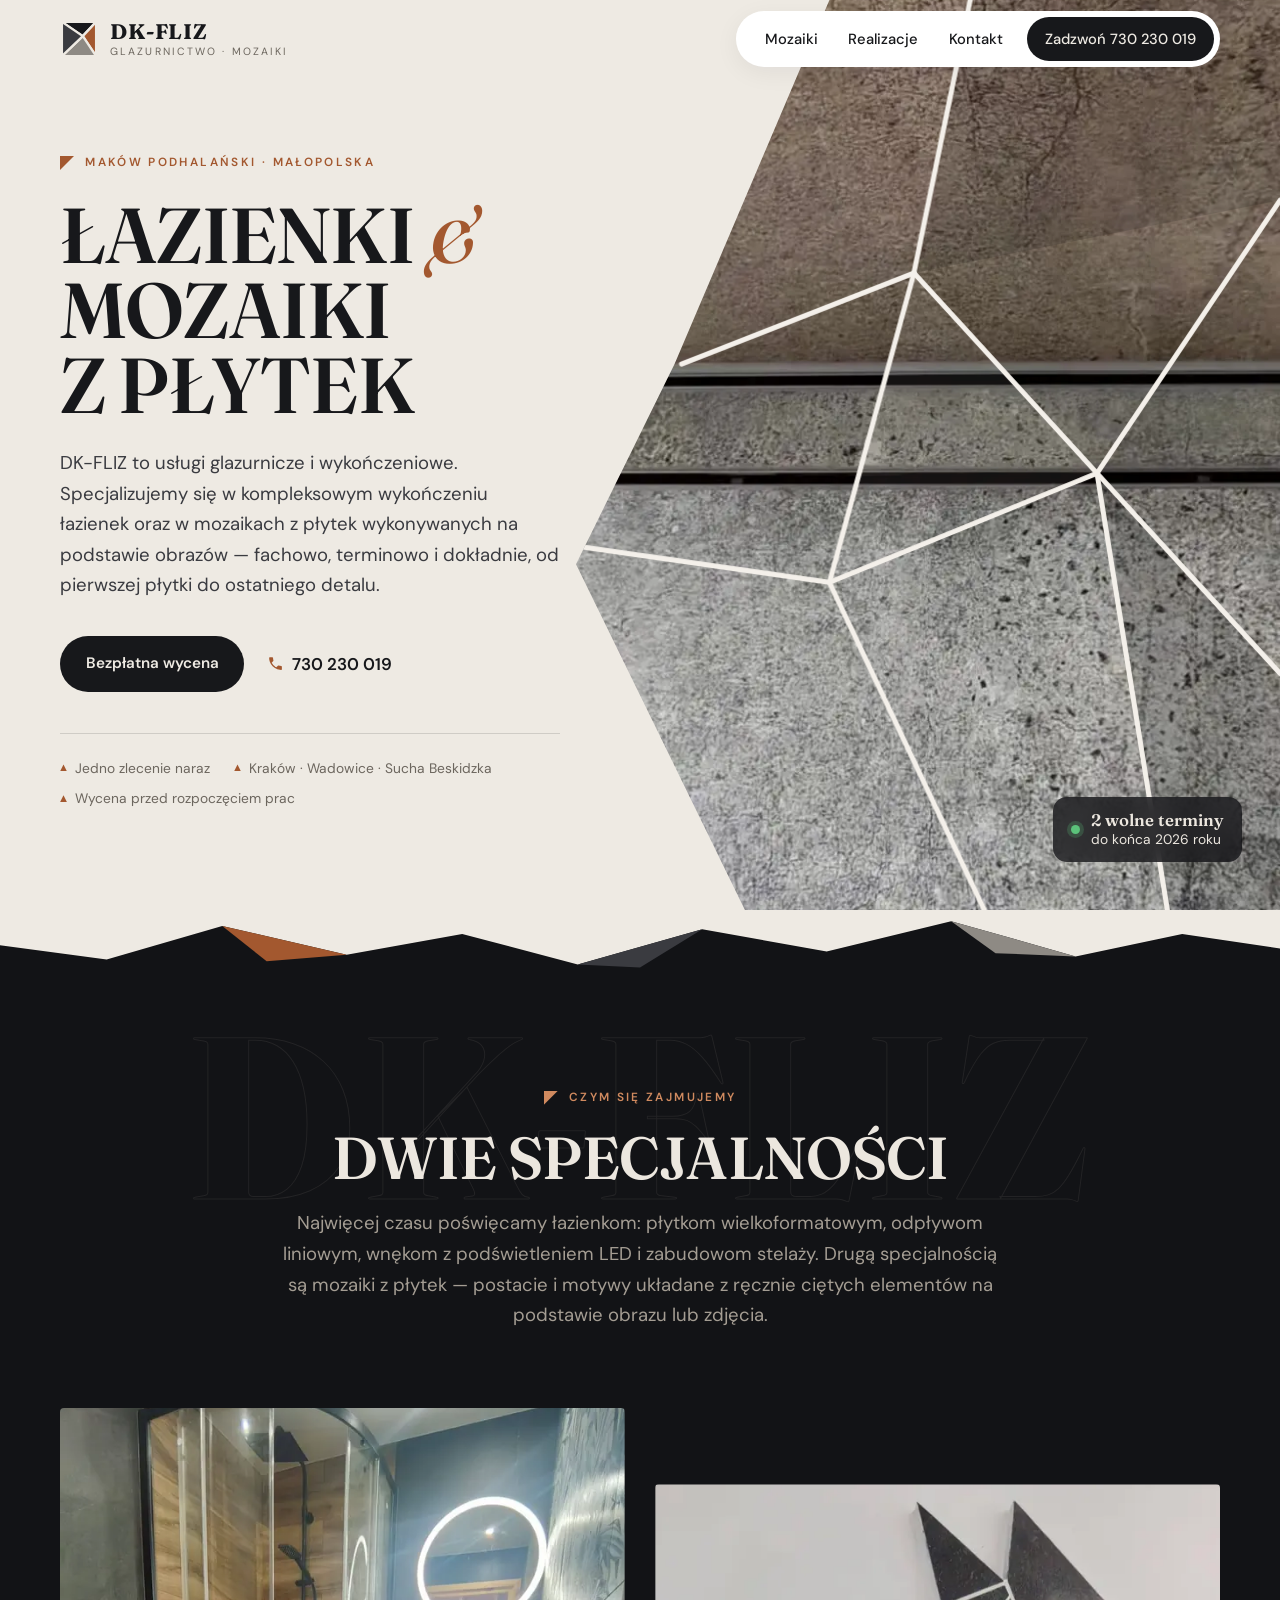
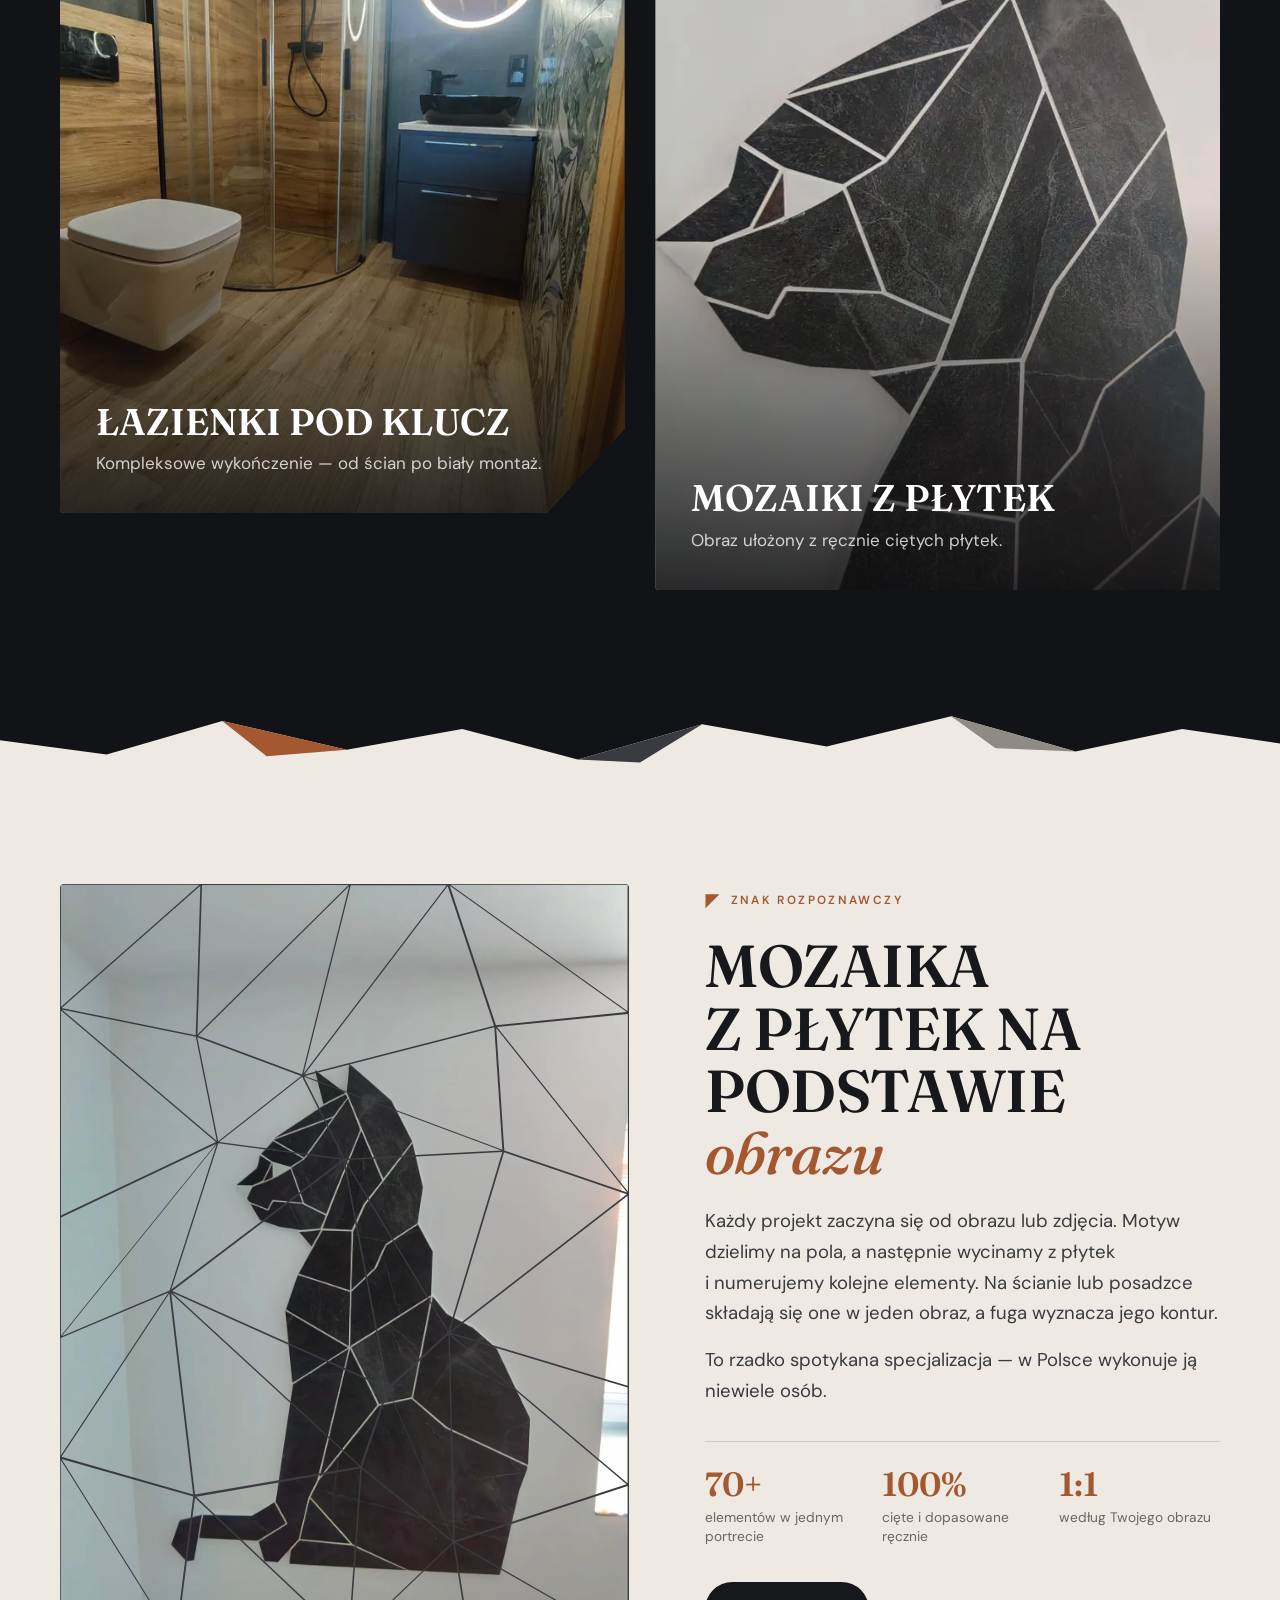
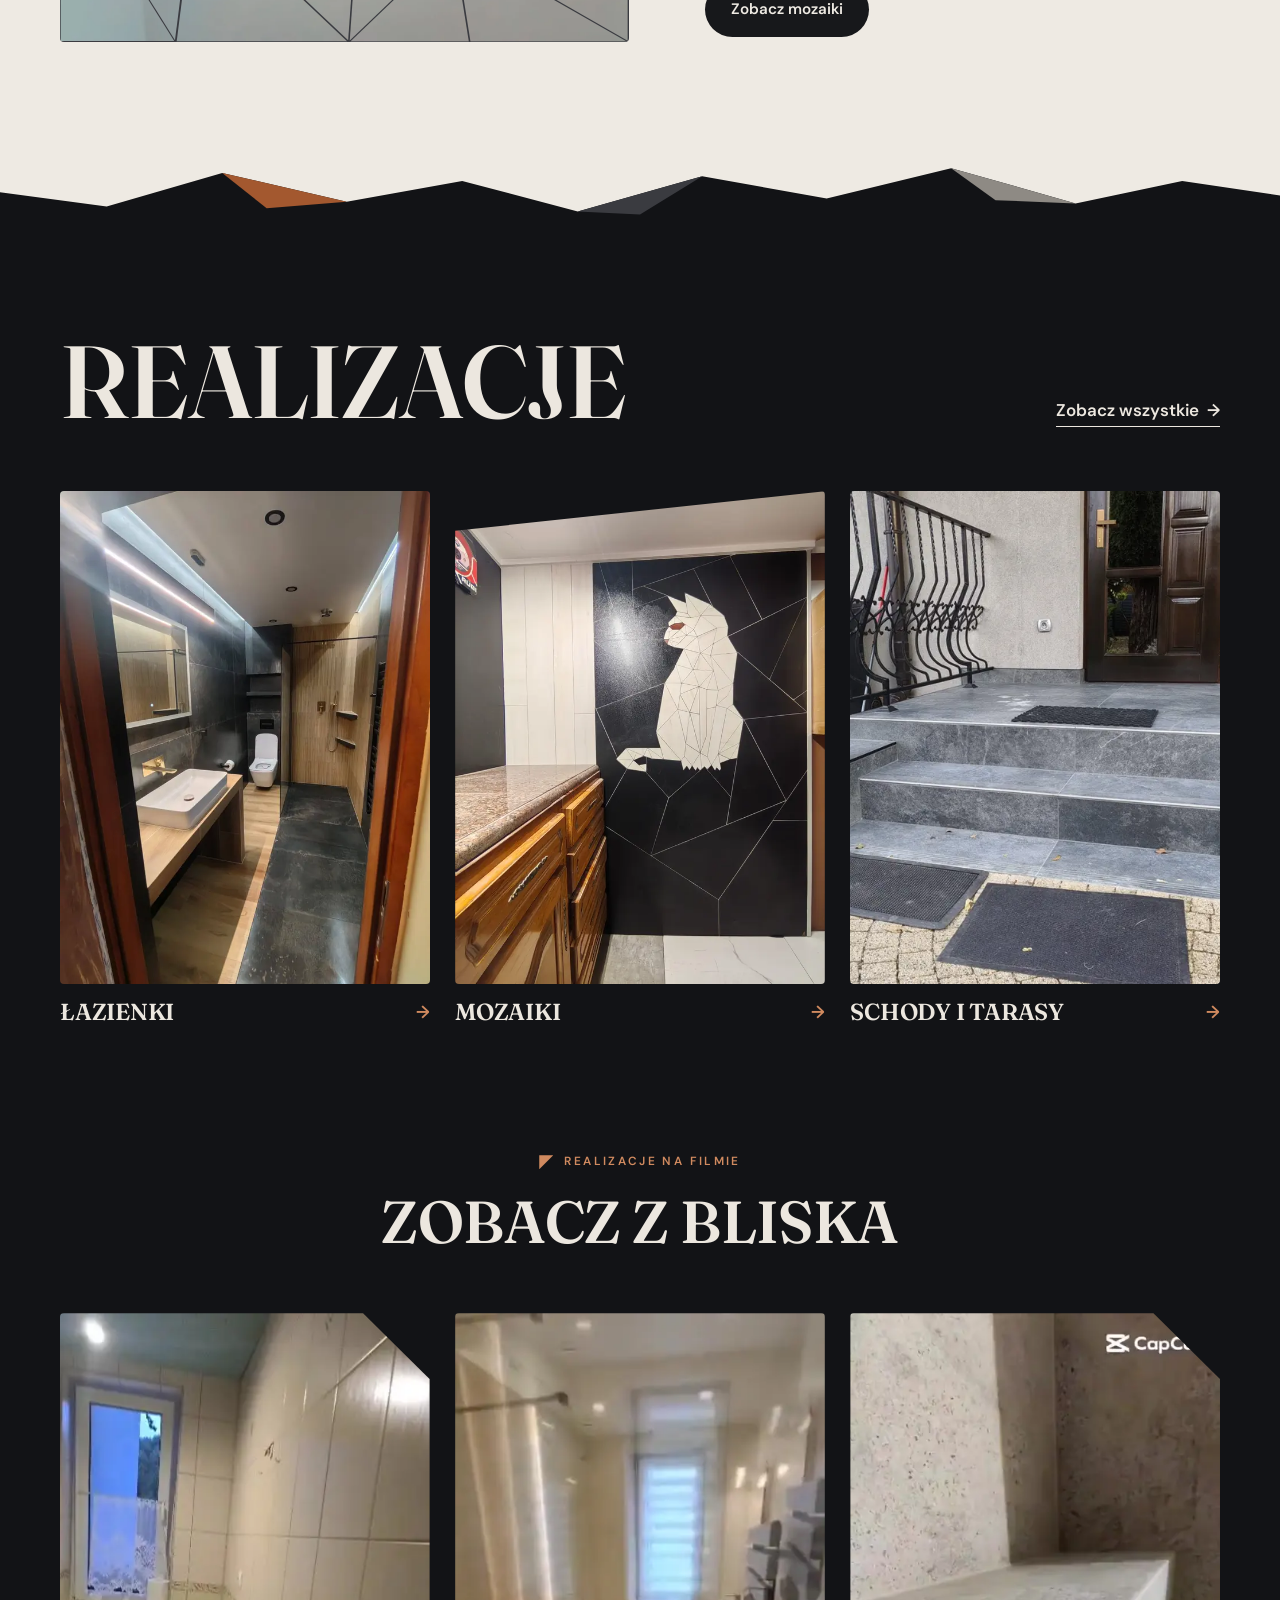
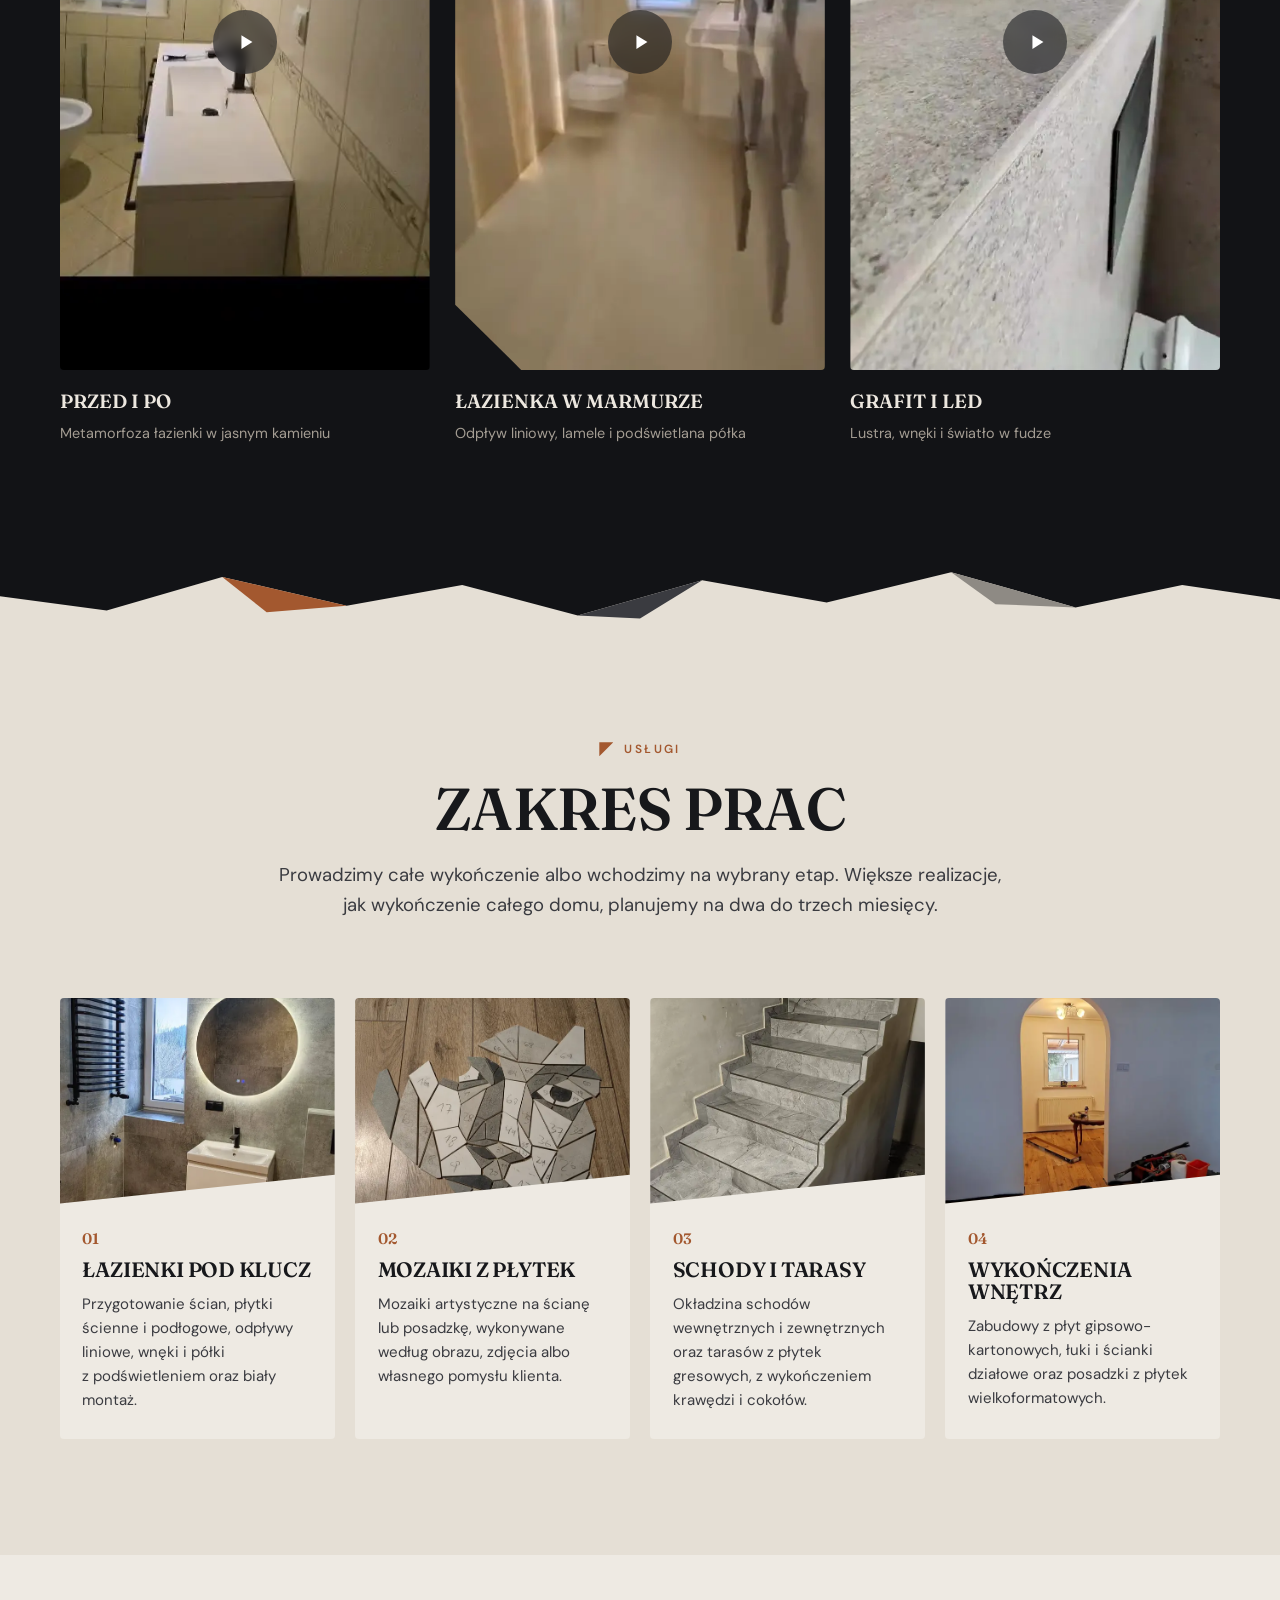
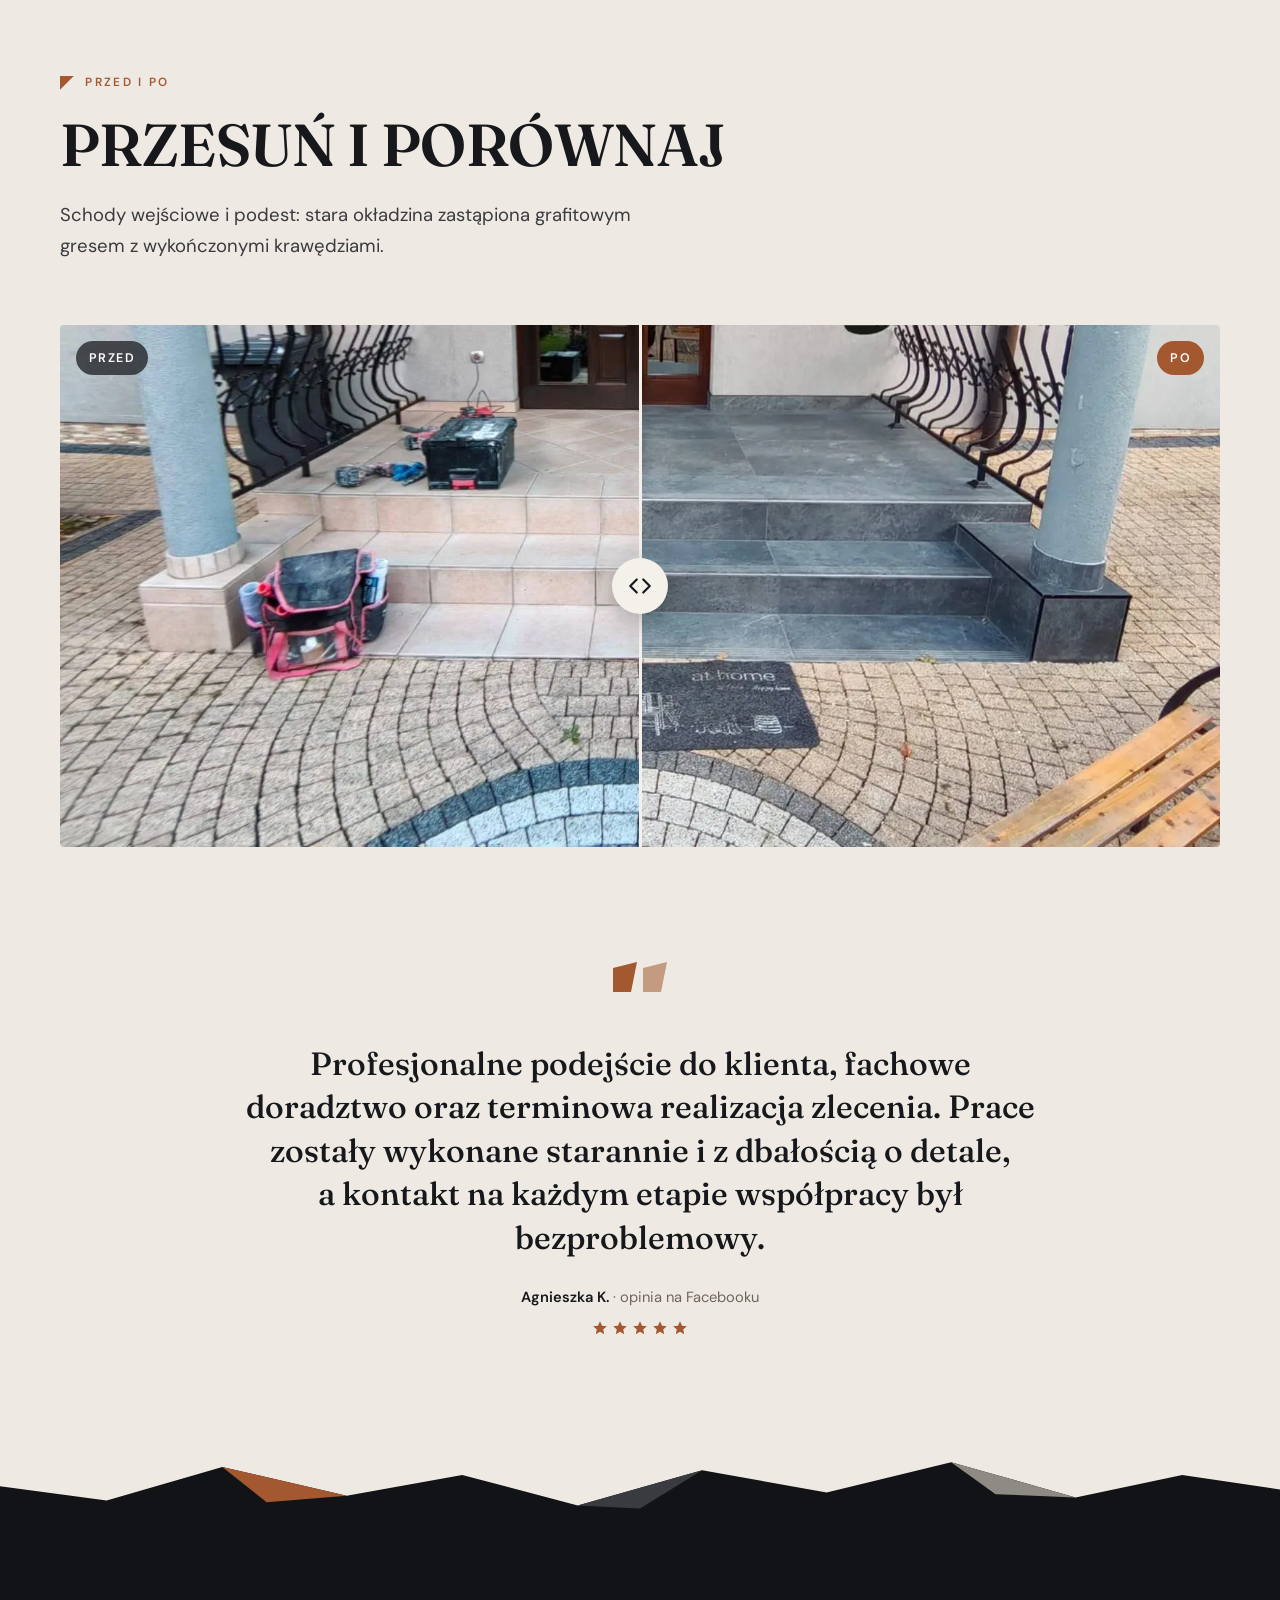
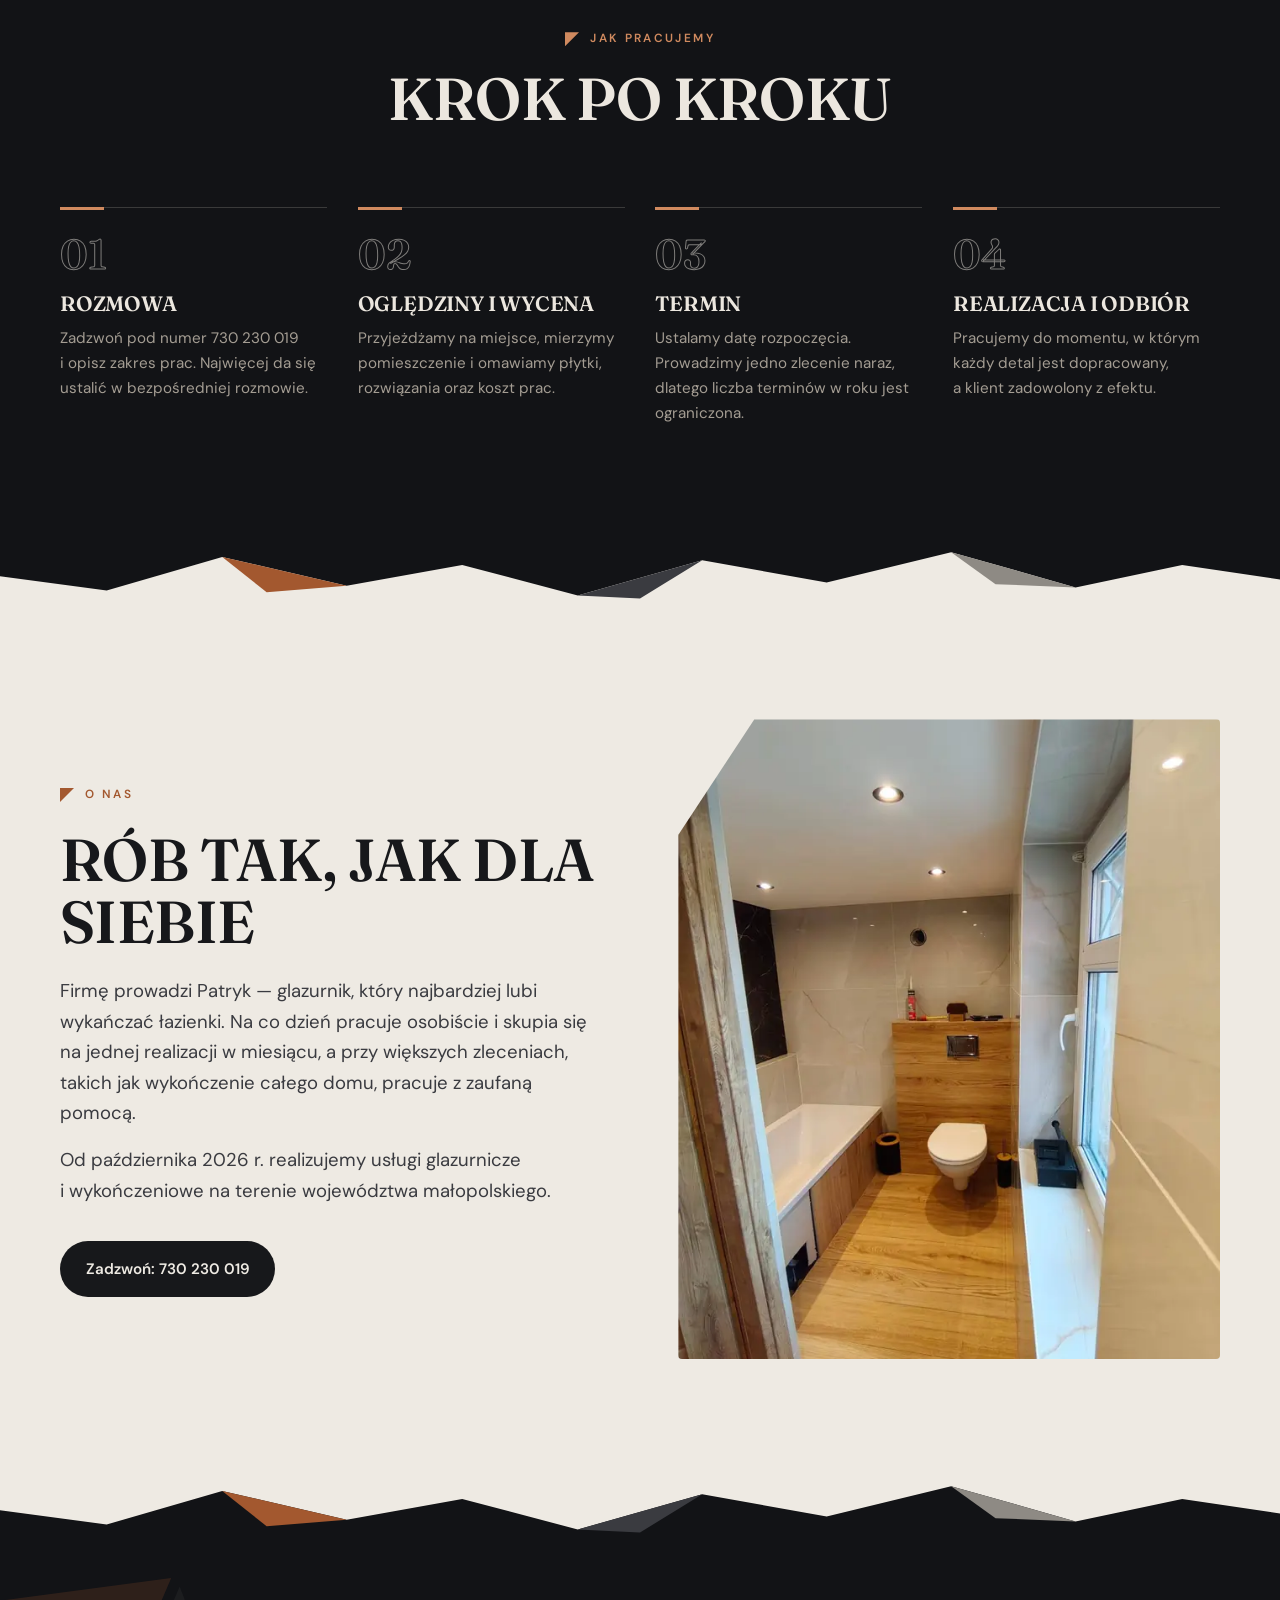
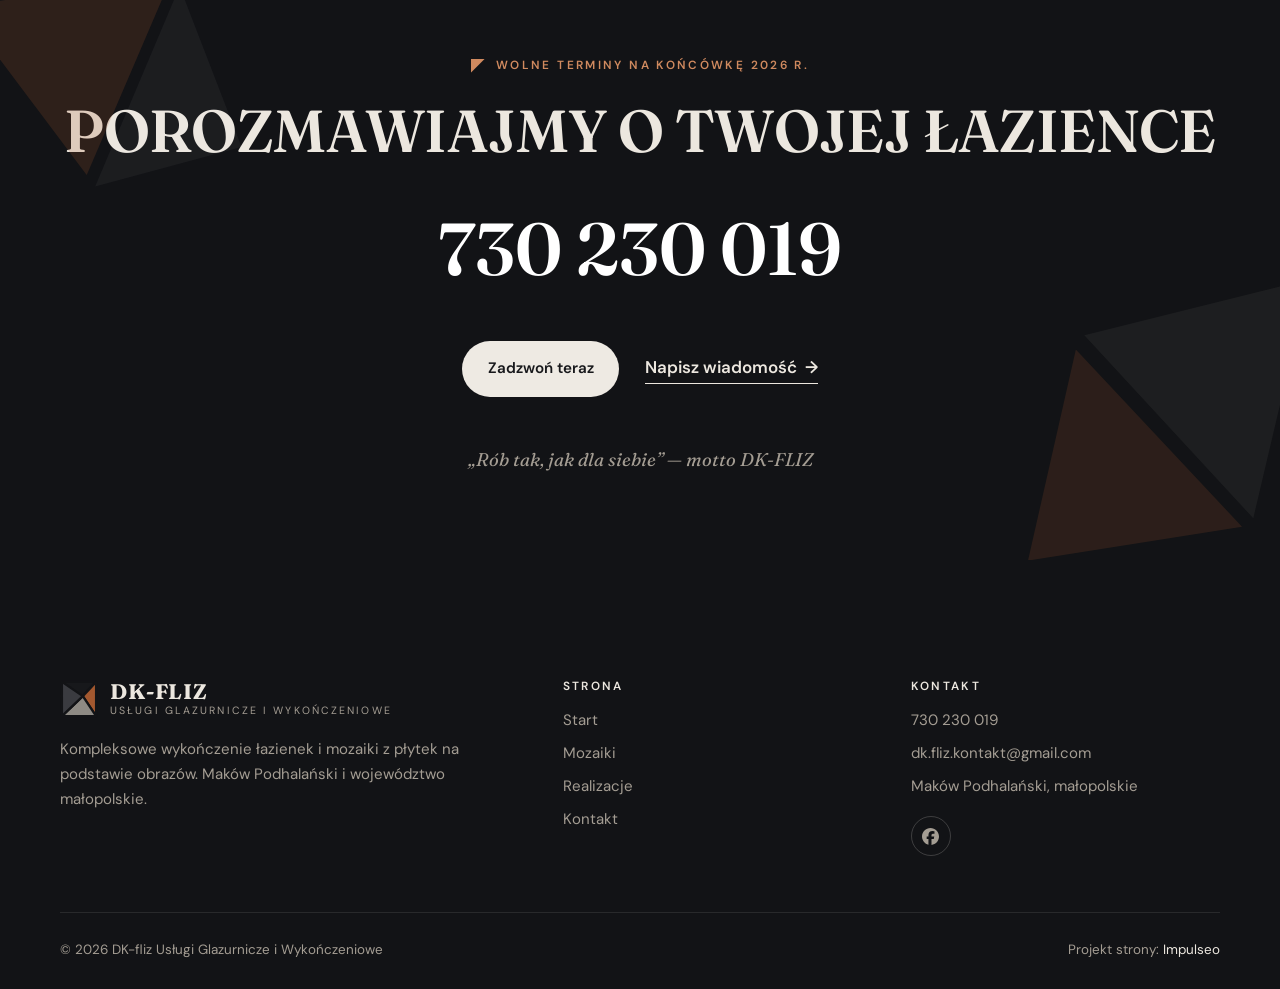
==== index.html @ 17005c9f "Demo DK-FLIZ: łazienki i mozaiki z płytek Co-Authored-By: Claude Opus 5.5 (1M context) <noreply@anth" ====
<!DOCTYPE html>
<html lang="pl">
<head>
<meta charset="UTF-8">
<meta name="viewport" content="width=device-width, initial-scale=1.0">
<title>DK-FLIZ — łazienki i mozaiki z płytek · Maków Podhalański</title>
<meta name="description" content="DK-FLIZ: kompleksowe wykończenie łazienek i mozaiki z płytek na podstawie obrazów. Maków Podhalański, Kraków, Wadowice, Sucha Beskidzka. Tel. 730 230 019.">
<meta name="robots" content="noindex, nofollow">
<link rel="canonical" href="https://impulseo-pl.github.io/dk-fliz/">
<meta name="theme-color" content="#EEEAE3">
<meta property="og:type" content="website">
<meta property="og:locale" content="pl_PL">
<meta property="og:site_name" content="DK-FLIZ">
<meta property="og:title" content="DK-FLIZ — łazienki i mozaiki z płytek · Maków Podhalański">
<meta property="og:description" content="DK-FLIZ: kompleksowe wykończenie łazienek i mozaiki z płytek na podstawie obrazów. Maków Podhalański, Kraków, Wadowice, Sucha Beskidzka. Tel. 730 230 019.">
<meta property="og:url" content="https://impulseo-pl.github.io/dk-fliz/">
<meta property="og:image" content="https://impulseo-pl.github.io/dk-fliz/img/og.jpg">
<meta property="og:image:width" content="1200">
<meta property="og:image:height" content="630">
<meta name="twitter:card" content="summary_large_image">
<link rel="icon" href="img/favicon.svg" type="image/svg+xml">
<script type="application/ld+json">{"@context": "https://schema.org", "@type": "HomeAndConstructionBusiness", "name": "DK-fliz Usługi Glazurnicze i Wykończeniowe", "url": "https://impulseo-pl.github.io/dk-fliz/", "telephone": "+48730230019", "email": "dk.fliz.kontakt@gmail.com", "image": "https://impulseo-pl.github.io/dk-fliz/img/og.jpg", "address": {"@type": "PostalAddress", "addressLocality": "Maków Podhalański", "addressRegion": "małopolskie", "addressCountry": "PL"}, "areaServed": ["Maków Podhalański", "Sucha Beskidzka", "Wadowice", "Kraków", "małopolskie"], "sameAs": ["https://www.facebook.com/profile.php?id=61575846427775"]}</script>
<link rel="preconnect" href="https://fonts.googleapis.com">
<link rel="preconnect" href="https://fonts.gstatic.com" crossorigin>
<link href="https://fonts.googleapis.com/css2?family=Fraunces:ital,opsz,wght@0,9..144,500;0,9..144,600;0,9..144,700;1,9..144,500&family=DM+Sans:opsz,wght@9..40,400;9..40,500;9..40,600&display=swap" rel="stylesheet">
<link rel="stylesheet" href="assets/styles.css?v=4644827f">
</head>
<body>

<header class="nav">
  <div class="wrap nav-inner">
    <a class="brand" href="index.html" aria-label="DK-FLIZ — strona główna"><svg class="brand-mark" viewBox="0 0 40 40" aria-hidden="true"><path d="M2 2H38L24 17Z" fill="#17181B"/><path d="M38 2V38L24 17Z" fill="#A3582F"/><path d="M38 38H2L24 17Z" fill="#8E8A84"/><path d="M2 38V2L24 17Z" fill="#3A3B40"/></svg><span class="brand-txt"><span class="brand-name">DK-FLIZ</span><span class="brand-sub">Glazurnictwo · Mozaiki</span></span></a>
    <nav class="nav-links" aria-label="Główna">
      <a href="mozaiki.html">Mozaiki</a><a href="realizacje.html">Realizacje</a><a href="kontakt.html">Kontakt</a>
      <a href="tel:+48730230019" class="pill">Zadzwoń 730 230 019</a>
    </nav>
    <button class="nav-toggle" aria-label="Menu" aria-expanded="false"><span></span><span></span><span></span></button>
  </div>
</header>

<main>
<section class="hero">
  <div class="hero-art">
    <video autoplay muted loop playsinline poster="img/poster-hero.webp" aria-label="Film z realizacji łazienki z podświetleniem LED"><source src="video/hero.mp4" type="video/mp4"></video>
    <svg class="grout" viewBox="0 0 100 100" preserveAspectRatio="none" aria-hidden="true">
      <polygon points="48,30 74,52 36,64" fill="rgba(255,255,255,.07)"/>
      <polygon points="74,52 100,74 100,100 84,100" fill="rgba(0,0,0,.2)"/>
      <polygon points="56,0 100,0 100,22 48,30" fill="rgba(0,0,0,.14)"/>
      <path d="M56 0 L48 30 L15 40"/>
      <path d="M48 30 L74 52 L100 22"/>
      <path d="M74 52 L36 64 L0 60"/>
      <path d="M48 30 L36 64 L58 100"/>
      <path d="M74 52 L100 74"/>
      <path d="M74 52 L84 100"/>
    </svg>
  </div>
  <div class="slot"><i></i><span><b>2 wolne terminy</b>do końca 2026 roku</span></div>
  <div class="wrap hero-inner">
    <div class="hero-copy">
      <span class="eyebrow">Maków Podhalański · Małopolska</span>
      <h1 class="h1">Łazienki <em>&amp;</em> mozaiki z&nbsp;płytek</h1>
      <p class="lead">DK-FLIZ to usługi glazurnicze i&nbsp;wykończeniowe. Specjalizujemy się w&nbsp;kompleksowym wykończeniu łazienek oraz w&nbsp;mozaikach z&nbsp;płytek wykonywanych na podstawie obrazów — fachowo, terminowo i&nbsp;dokładnie, od pierwszej płytki do ostatniego detalu.</p>
      <div class="hero-actions">
        <a href="kontakt.html" class="pill">Bezpłatna wycena</a>
        <a href="tel:+48730230019" class="tel"><svg viewBox="0 0 24 24" fill="none" aria-hidden="true"><path d="M6.6 10.8a15.5 15.5 0 0 0 6.6 6.6l2.2-2.2a1 1 0 0 1 1-.24 11.4 11.4 0 0 0 3.6.58 1 1 0 0 1 1 1V20a1 1 0 0 1-1 1A17 17 0 0 1 3 4a1 1 0 0 1 1-1h3.5a1 1 0 0 1 1 1c0 1.25.2 2.46.58 3.6a1 1 0 0 1-.25 1l-2.23 2.2Z" fill="currentColor"/></svg> 730 230 019</a>
      </div>
      <ul class="trust"><li>Jedno zlecenie naraz</li><li>Kraków · Wadowice · Sucha Beskidzka</li><li>Wycena przed rozpoczęciem prac</li></ul>
    </div>
  </div>
</section>
<svg class="shards" viewBox="0 0 1440 80" preserveAspectRatio="none" aria-hidden="true" style="background:var(--paper)"><g style="transform-origin:center"><polygon points="0,80 0,44 120,62 250,20 390,56 520,30 650,68 790,24 930,52 1070,14 1210,58 1330,30 1440,48 1440,80" fill="var(--dark)"/><polygon points="250,20 390,56 300,64" fill="#A3582F"/><polygon points="1070,14 1210,58 1120,54" fill="#8E8A84"/><polygon points="650,68 790,24 720,72" fill="#3A3B40"/></g></svg>
<section class="sec dark">
  <span class="ghost" aria-hidden="true">DK-FLIZ</span>
  <div class="wrap">
    <div class="head reveal">
      <span class="eyebrow">Czym się zajmujemy</span>
      <h2 class="h2">Dwie specjalności</h2>
      <p class="lead">Najwięcej czasu poświęcamy łazienkom: płytkom wielkoformatowym, odpływom liniowym, wnękom z&nbsp;podświetleniem LED i&nbsp;zabudowom stelaży. Drugą specjalnością są mozaiki z&nbsp;płytek — postacie i&nbsp;motywy układane z&nbsp;ręcznie ciętych elementów na podstawie obrazu lub zdjęcia.</p>
    </div>
    <div class="duo">
      <a href="realizacje.html" class="feature reveal"><img src="img/lazienka-granat.webp" srcset="img/lazienka-granat-m.webp 860w, img/lazienka-granat.webp 1350w" sizes="(max-width: 900px) 100vw, 50vw" alt="Łazienka z kabiną prysznicową, granatową szafką i lustrem LED" width="1350" height="1800" loading="lazy" decoding="async"><span class="feature-txt"><span class="feature-ttl">Łazienki pod klucz</span><span class="feature-sub">Kompleksowe wykończenie — od ścian po biały montaż.</span></span></a>
      <a href="mozaiki.html" class="feature reveal"><img src="img/mozaika-kot-czarny-2.webp" srcset="img/mozaika-kot-czarny-2-m.webp 860w, img/mozaika-kot-czarny-2.webp 1350w" sizes="(max-width: 900px) 100vw, 50vw" alt="Mozaika z czarnych płytek przedstawiająca głowę kota" width="1350" height="1800" loading="lazy" decoding="async"><span class="feature-txt"><span class="feature-ttl">Mozaiki z&nbsp;płytek</span><span class="feature-sub">Obraz ułożony z ręcznie ciętych płytek.</span></span></a>
    </div>
  </div>
</section>
<svg class="shards" viewBox="0 0 1440 80" preserveAspectRatio="none" aria-hidden="true" style="background:var(--dark)"><g style="transform-origin:center"><polygon points="0,80 0,44 120,62 250,20 390,56 520,30 650,68 790,24 930,52 1070,14 1210,58 1330,30 1440,48 1440,80" fill="var(--paper)"/><polygon points="250,20 390,56 300,64" fill="#A3582F"/><polygon points="1070,14 1210,58 1120,54" fill="#8E8A84"/><polygon points="650,68 790,24 720,72" fill="#3A3B40"/></g></svg>
<section class="sec">
  <div class="wrap mz-split">
    <div class="mz-assemble reveal" data-cols="4" data-rows="5"><img src="img/mozaika-kot-czarny.webp" alt="Mozaika z płytek — czarny kot na białej ścianie" width="1350" height="1800" loading="lazy" decoding="async"></div>
    <div class="mz-copy reveal">
      <span class="eyebrow">Znak rozpoznawczy</span>
      <h2 class="h2">Mozaika z&nbsp;płytek na podstawie <em>obrazu</em></h2>
      <p class="lead">Każdy projekt zaczyna się od obrazu lub zdjęcia. Motyw dzielimy na pola, a&nbsp;następnie wycinamy z&nbsp;płytek i&nbsp;numerujemy kolejne elementy. Na ścianie lub posadzce składają się one w&nbsp;jeden obraz, a&nbsp;fuga wyznacza jego kontur.</p>
      <p class="lead">To rzadko spotykana specjalizacja — w&nbsp;Polsce wykonuje ją niewiele osób.</p>
      <div class="mz-facts">
        <div><b>70+</b><span>elementów w&nbsp;jednym portrecie</span></div>
        <div><b>100%</b><span>cięte i&nbsp;dopasowane ręcznie</span></div>
        <div><b>1:1</b><span>według Twojego obrazu</span></div>
      </div>
      <a href="mozaiki.html" class="pill">Zobacz mozaiki</a>
    </div>
  </div>
</section>
<svg class="shards" viewBox="0 0 1440 80" preserveAspectRatio="none" aria-hidden="true" style="background:var(--paper)"><g style="transform-origin:center"><polygon points="0,80 0,44 120,62 250,20 390,56 520,30 650,68 790,24 930,52 1070,14 1210,58 1330,30 1440,48 1440,80" fill="var(--dark)"/><polygon points="250,20 390,56 300,64" fill="#A3582F"/><polygon points="1070,14 1210,58 1120,54" fill="#8E8A84"/><polygon points="650,68 790,24 720,72" fill="#3A3B40"/></g></svg>
<section class="sec dark">
  <div class="wrap">
    <div class="head-row reveal">
      <h2 class="big">Realizacje</h2>
      <a href="realizacje.html" class="more" style="color:var(--on-dark)">Zobacz wszystkie <span class="arr">→</span></a>
    </div>
    <div class="trio">
      <a href="realizacje.html" class="project reveal"><span class="project-img"><img src="img/lazienka-grafit-1.webp" srcset="img/lazienka-grafit-1-m.webp 860w, img/lazienka-grafit-1.webp 1200w" sizes="(max-width: 900px) 100vw, 50vw" alt="Łazienka w grafitowych płytkach z drewnianym blatem i podświetleniem" width="1200" height="1600" loading="lazy" decoding="async"></span><h3>Łazienki</h3></a>
      <a href="mozaiki.html" class="project reveal"><span class="project-img"><img src="img/mozaika-kot-bialy.webp" srcset="img/mozaika-kot-bialy-m.webp 860w, img/mozaika-kot-bialy.webp 1350w" sizes="(max-width: 900px) 100vw, 50vw" alt="Mozaika z płytek: biały kot na czarnej ścianie w kuchni" width="1350" height="1800" loading="lazy" decoding="async"></span><h3>Mozaiki</h3></a>
      <a href="realizacje.html" class="project reveal"><span class="project-img"><img src="img/taras-3.webp" srcset="img/taras-3-m.webp 860w, img/taras-3.webp 1800w" sizes="(max-width: 900px) 100vw, 50vw" alt="Schody wejściowe i taras wyłożone grafitowym gresem" width="1800" height="1350" loading="lazy" decoding="async"></span><h3>Schody i&nbsp;tarasy</h3></a>
    </div>
    <div class="head reveal" style="margin:clamp(80px,10vw,140px) 0 clamp(36px,5vw,60px)">
      <span class="eyebrow">Realizacje na filmie</span>
      <h2 class="h2">Zobacz z&nbsp;bliska</h2>
    </div>
    <div class="reels">
      <figure class="reel reveal">
        <div class="reel-frame"><video src="video/przed-po.mp4" poster="img/poster-przed-po.webp" muted loop playsinline preload="none" aria-label="Przed i po"></video>
        <button class="reel-play" aria-label="Odtwórz lub zatrzymaj film: Przed i po"><span><svg viewBox="0 0 24 24" aria-hidden="true"><path d="M7 4.5v15l12-7.5Z" fill="currentColor"/></svg></span></button></div>
        <figcaption><b>Przed i po</b><span>Metamorfoza łazienki w jasnym kamieniu</span></figcaption>
      </figure>
      <figure class="reel reveal">
        <div class="reel-frame"><video src="video/lazienka-marmur.mp4" poster="img/poster-lazienka-marmur.webp" muted loop playsinline preload="none" aria-label="Łazienka w marmurze"></video>
        <button class="reel-play" aria-label="Odtwórz lub zatrzymaj film: Łazienka w marmurze"><span><svg viewBox="0 0 24 24" aria-hidden="true"><path d="M7 4.5v15l12-7.5Z" fill="currentColor"/></svg></span></button></div>
        <figcaption><b>Łazienka w marmurze</b><span>Odpływ liniowy, lamele i podświetlana półka</span></figcaption>
      </figure>
      <figure class="reel reveal">
        <div class="reel-frame"><video src="video/lazienka-led.mp4" poster="img/poster-lazienka-led.webp" muted loop playsinline preload="none" aria-label="Grafit i LED"></video>
        <button class="reel-play" aria-label="Odtwórz lub zatrzymaj film: Grafit i LED"><span><svg viewBox="0 0 24 24" aria-hidden="true"><path d="M7 4.5v15l12-7.5Z" fill="currentColor"/></svg></span></button></div>
        <figcaption><b>Grafit i LED</b><span>Lustra, wnęki i światło w fudze</span></figcaption>
      </figure>
    </div>
  </div>
</section>
<svg class="shards" viewBox="0 0 1440 80" preserveAspectRatio="none" aria-hidden="true" style="background:var(--dark)"><g style="transform-origin:center"><polygon points="0,80 0,44 120,62 250,20 390,56 520,30 650,68 790,24 930,52 1070,14 1210,58 1330,30 1440,48 1440,80" fill="var(--paper-2)"/><polygon points="250,20 390,56 300,64" fill="#A3582F"/><polygon points="1070,14 1210,58 1120,54" fill="#8E8A84"/><polygon points="650,68 790,24 720,72" fill="#3A3B40"/></g></svg>
<section class="sec paper-2">
  <div class="wrap">
    <div class="head reveal">
      <span class="eyebrow">Usługi</span>
      <h2 class="h2">Zakres prac</h2>
      <p class="lead">Prowadzimy całe wykończenie albo wchodzimy na wybrany etap. Większe realizacje, jak wykończenie całego domu, planujemy na dwa do trzech miesięcy.</p>
    </div>
    <div class="cards">
      <a href="realizacje.html" class="card reveal"><span class="card-img"><img src="img/lazienka-beton-1.webp" srcset="img/lazienka-beton-1-m.webp 860w, img/lazienka-beton-1.webp 1200w" sizes="(max-width: 900px) 100vw, 50vw" alt="Łazienka w szarych płytkach z okrągłym lustrem LED" width="1200" height="1600" loading="lazy" decoding="async"></span><span class="card-body"><span class="card-no">01</span><h3>Łazienki pod klucz</h3><p>Przygotowanie ścian, płytki ścienne i&nbsp;podłogowe, odpływy liniowe, wnęki i&nbsp;półki z&nbsp;podświetleniem oraz biały montaż.</p></span></a>
      <a href="mozaiki.html" class="card reveal"><span class="card-img"><img src="img/mozaika-twarz.webp" srcset="img/mozaika-twarz-m.webp 860w, img/mozaika-twarz.webp 1350w" sizes="(max-width: 900px) 100vw, 50vw" alt="Ponumerowane elementy mozaiki portretowej z płytek" width="1350" height="1800" loading="lazy" decoding="async"></span><span class="card-body"><span class="card-no">02</span><h3>Mozaiki z&nbsp;płytek</h3><p>Mozaiki artystyczne na ścianę lub posadzkę, wykonywane według obrazu, zdjęcia albo własnego pomysłu klienta.</p></span></a>
      <a href="realizacje.html" class="card reveal"><span class="card-img"><img src="img/schody.webp" srcset="img/schody-m.webp 860w, img/schody.webp 1350w" sizes="(max-width: 900px) 100vw, 50vw" alt="Schody wewnętrzne wyłożone płytkami imitującymi kamień" width="1350" height="1800" loading="lazy" decoding="async"></span><span class="card-body"><span class="card-no">03</span><h3>Schody i&nbsp;tarasy</h3><p>Okładzina schodów wewnętrznych i&nbsp;zewnętrznych oraz tarasów z&nbsp;płytek gresowych, z&nbsp;wykończeniem krawędzi i&nbsp;cokołów.</p></span></a>
      <a href="realizacje.html" class="card reveal"><span class="card-img"><img src="img/zabudowa-luk-2.webp" srcset="img/zabudowa-luk-2-m.webp 860w, img/zabudowa-luk-2.webp 1350w" sizes="(max-width: 900px) 100vw, 50vw" alt="Pomieszczenie z łukowym przejściem z płyt gipsowo-kartonowych" width="1350" height="1800" loading="lazy" decoding="async"></span><span class="card-body"><span class="card-no">04</span><h3>Wykończenia wnętrz</h3><p>Zabudowy z&nbsp;płyt gipsowo-kartonowych, łuki i&nbsp;ścianki działowe oraz posadzki z&nbsp;płytek wielkoformatowych.</p></span></a>
    </div>
  </div>
</section>
<section class="sec">
  <div class="wrap">
    <div class="head-row reveal">
      <div><span class="eyebrow">Przed i po</span><h2 class="h2" style="margin-top:1rem">Przesuń i&nbsp;porównaj</h2></div>
      <p class="lead" style="max-width:44ch">Schody wejściowe i&nbsp;podest: stara okładzina zastąpiona grafitowym gresem z&nbsp;wykończonymi krawędziami.</p>
    </div>
    <div class="ba reveal">
      <img src="img/ba-taras-przed.webp" alt="Schody wejściowe przed remontem — jasne, stare płytki" width="1600" height="720" loading="lazy" decoding="async">
      <img src="img/ba-taras-po.webp" alt="Schody wejściowe po remoncie — grafitowy gres" width="1600" height="720" loading="lazy" decoding="async" class="ba-po">
      <span class="ba-tag l">Przed</span><span class="ba-tag r">Po</span>
      <span class="ba-line"></span><span class="ba-knob"><svg viewBox="0 0 24 24" fill="none" aria-hidden="true"><path d="m9 6-6 6 6 6M15 6l6 6-6 6" stroke="currentColor" stroke-width="2" stroke-linecap="round" stroke-linejoin="round"/></svg></span>
      <input type="range" min="0" max="100" value="50" aria-label="Porównanie przed i po">
    </div>
  </div>
</section>
<section class="sec" style="padding-top:0">
  <div class="wrap quote reveal">
    <svg class="quote-mark" viewBox="0 0 54 54" aria-hidden="true"><polygon points="0,6 24,0 18,30 0,30" fill="currentColor"/><polygon points="30,6 54,0 48,30 30,30" fill="currentColor" opacity=".55"/></svg>
    <blockquote>Profesjonalne podejście do klienta, fachowe doradztwo oraz terminowa realizacja zlecenia. Prace zostały wykonane starannie i&nbsp;z&nbsp;dbałością o&nbsp;detale, a&nbsp;kontakt na każdym etapie współpracy był bezproblemowy.</blockquote>
    <cite><b>Agnieszka K.</b> · opinia na Facebooku</cite>
    <div class="stars" aria-label="Ocena: polecam"><svg viewBox="0 0 24 24" aria-hidden="true"><path d="m12 2 3 6.6 7.2.8-5.4 4.9 1.5 7.1L12 17.8 5.7 21.4l1.5-7.1L1.8 9.4 9 8.6Z" fill="currentColor"/></svg><svg viewBox="0 0 24 24" aria-hidden="true"><path d="m12 2 3 6.6 7.2.8-5.4 4.9 1.5 7.1L12 17.8 5.7 21.4l1.5-7.1L1.8 9.4 9 8.6Z" fill="currentColor"/></svg><svg viewBox="0 0 24 24" aria-hidden="true"><path d="m12 2 3 6.6 7.2.8-5.4 4.9 1.5 7.1L12 17.8 5.7 21.4l1.5-7.1L1.8 9.4 9 8.6Z" fill="currentColor"/></svg><svg viewBox="0 0 24 24" aria-hidden="true"><path d="m12 2 3 6.6 7.2.8-5.4 4.9 1.5 7.1L12 17.8 5.7 21.4l1.5-7.1L1.8 9.4 9 8.6Z" fill="currentColor"/></svg><svg viewBox="0 0 24 24" aria-hidden="true"><path d="m12 2 3 6.6 7.2.8-5.4 4.9 1.5 7.1L12 17.8 5.7 21.4l1.5-7.1L1.8 9.4 9 8.6Z" fill="currentColor"/></svg></div>
  </div>
</section>
<svg class="shards" viewBox="0 0 1440 80" preserveAspectRatio="none" aria-hidden="true" style="background:var(--paper)"><g style="transform-origin:center"><polygon points="0,80 0,44 120,62 250,20 390,56 520,30 650,68 790,24 930,52 1070,14 1210,58 1330,30 1440,48 1440,80" fill="var(--dark)"/><polygon points="250,20 390,56 300,64" fill="#A3582F"/><polygon points="1070,14 1210,58 1120,54" fill="#8E8A84"/><polygon points="650,68 790,24 720,72" fill="#3A3B40"/></g></svg>
<section class="sec dark">
  <div class="wrap">
    <div class="head reveal">
      <span class="eyebrow">Jak pracujemy</span>
      <h2 class="h2">Krok po kroku</h2>
    </div>
    <ol class="steps">
      <li class="reveal"><span class="no">01</span><h3>Rozmowa</h3><p>Zadzwoń pod numer 730 230 019 i&nbsp;opisz zakres prac. Najwięcej da się ustalić w&nbsp;bezpośredniej rozmowie.</p></li>
      <li class="reveal"><span class="no">02</span><h3>Oględziny i&nbsp;wycena</h3><p>Przyjeżdżamy na miejsce, mierzymy pomieszczenie i&nbsp;omawiamy płytki, rozwiązania oraz koszt prac.</p></li>
      <li class="reveal"><span class="no">03</span><h3>Termin</h3><p>Ustalamy datę rozpoczęcia. Prowadzimy jedno zlecenie naraz, dlatego liczba terminów w&nbsp;roku jest ograniczona.</p></li>
      <li class="reveal"><span class="no">04</span><h3>Realizacja i&nbsp;odbiór</h3><p>Pracujemy do momentu, w&nbsp;którym każdy detal jest dopracowany, a&nbsp;klient zadowolony z&nbsp;efektu.</p></li>
    </ol>
  </div>
</section>
<svg class="shards" viewBox="0 0 1440 80" preserveAspectRatio="none" aria-hidden="true" style="background:var(--dark)"><g style="transform-origin:center"><polygon points="0,80 0,44 120,62 250,20 390,56 520,30 650,68 790,24 930,52 1070,14 1210,58 1330,30 1440,48 1440,80" fill="var(--paper)"/><polygon points="250,20 390,56 300,64" fill="#A3582F"/><polygon points="1070,14 1210,58 1120,54" fill="#8E8A84"/><polygon points="650,68 790,24 720,72" fill="#3A3B40"/></g></svg>
<section class="sec">
  <div class="wrap mz-split" style="grid-template-columns:1fr 1fr">
    <div class="reveal">
      <span class="eyebrow">O nas</span>
      <h2 class="h2" style="margin:1.2rem 0 1.4rem">Rób tak, jak dla siebie</h2>
      <p class="lead">Firmę prowadzi Patryk — glazurnik, który najbardziej lubi wykańczać łazienki. Na co dzień pracuje osobiście i&nbsp;skupia się na jednej realizacji w&nbsp;miesiącu, a&nbsp;przy większych zleceniach, takich jak wykończenie całego domu, pracuje z&nbsp;zaufaną pomocą.</p>
      <p class="lead" style="margin-top:1rem">Od października 2026 r. realizujemy usługi glazurnicze i&nbsp;wykończeniowe na terenie województwa małopolskiego.</p>
      <div class="hero-actions"><a href="tel:+48730230019" class="pill">Zadzwoń: 730 230 019</a></div>
    </div>
    <div class="about-img reveal"><img src="img/lazienka-drewno.webp" srcset="img/lazienka-drewno-m.webp 860w, img/lazienka-drewno.webp 1350w" sizes="(max-width: 900px) 100vw, 50vw" alt="Łazienka z wanną, płytkami drewnopodobnymi i stelażem podwieszanym" width="1350" height="1800" loading="lazy" decoding="async"></div>
  </div>
</section>
<svg class="shards" viewBox="0 0 1440 80" preserveAspectRatio="none" aria-hidden="true" style="background:var(--paper)"><g style="transform-origin:center"><polygon points="0,80 0,44 120,62 250,20 390,56 520,30 650,68 790,24 930,52 1070,14 1210,58 1330,30 1440,48 1440,80" fill="var(--dark)"/><polygon points="250,20 390,56 300,64" fill="#A3582F"/><polygon points="1070,14 1210,58 1120,54" fill="#8E8A84"/><polygon points="650,68 790,24 720,72" fill="#3A3B40"/></g></svg>
<section class="sec dark final">
  <svg class="final-shard a" viewBox="0 0 200 200" aria-hidden="true"><polygon points="0,20 150,0 90,140" fill="#A3582F" opacity=".22"/><polygon points="96,148 156,6 200,120" fill="#ECE7DF" opacity=".05"/></svg>
  <svg class="final-shard b" viewBox="0 0 200 200" aria-hidden="true"><polygon points="40,40 200,0 160,170" fill="#ECE7DF" opacity=".06"/><polygon points="34,50 152,176 0,200" fill="#A3582F" opacity=".2"/></svg>
  <div class="wrap reveal">
    <span class="eyebrow">Wolne terminy na końcówkę 2026 r.</span>
    <h2 class="h2" style="margin-top:1.2rem">Porozmawiajmy o&nbsp;Twojej łazience</h2>
    <a href="tel:+48730230019" class="final-tel">730 230 019</a>
    <div class="final-actions"><a href="tel:+48730230019" class="pill pill-light">Zadzwoń teraz</a><a href="kontakt.html" class="more" style="color:var(--on-dark)">Napisz wiadomość <span class="arr">→</span></a></div>
    <p class="motto">„Rób tak, jak dla siebie” — motto DK-FLIZ</p>
  </div>
</section>
</main>

<footer>
  <div class="wrap">
    <div class="foot-grid">
      <div class="foot-brand">
        <a class="brand" href="index.html"><svg class="brand-mark" viewBox="0 0 40 40" aria-hidden="true"><path d="M2 2H38L24 17Z" fill="#17181B"/><path d="M38 2V38L24 17Z" fill="#A3582F"/><path d="M38 38H2L24 17Z" fill="#8E8A84"/><path d="M2 38V2L24 17Z" fill="#3A3B40"/></svg><span class="brand-txt"><span class="brand-name">DK-FLIZ</span><span class="brand-sub">Usługi glazurnicze i wykończeniowe</span></span></a>
        <p>Kompleksowe wykończenie łazienek i mozaiki z płytek na podstawie obrazów. Maków Podhalański i województwo małopolskie.</p>
      </div>
      <div class="foot-col">
        <h4>Strona</h4>
        <a href="index.html">Start</a><a href="mozaiki.html">Mozaiki</a><a href="realizacje.html">Realizacje</a><a href="kontakt.html">Kontakt</a>
      </div>
      <div class="foot-col">
        <h4>Kontakt</h4>
        <a href="tel:+48730230019">730 230 019</a>
        <a href="mailto:dk.fliz.kontakt@gmail.com">dk.fliz.kontakt@gmail.com</a>
        <p>Maków Podhalański, małopolskie</p>
        <a class="soc" href="https://www.facebook.com/profile.php?id=61575846427775" target="_blank" rel="noopener" aria-label="Facebook DK-FLIZ"><svg viewBox="0 0 24 24" aria-hidden="true"><path d="M9.1 23.7v-8H6.6V12h2.5v-1.6c0-4 1.9-6 5.9-6 .4 0 1 0 1.5.1l1.1.2v3.3h-1.4c-.7 0-1.3.1-1.7.3-.3.2-.5.4-.7.6-.3.4-.4 1-.4 1.8V12h3.9l-.4 2.1-.3 1.6h-3.2v8.2C19.4 23.2 24 18.2 24 12 24 5.4 18.6 0 12 0S0 5.4 0 12c0 5.6 3.9 10.4 9.1 11.7Z" fill="currentColor"/></svg></a>
      </div>
    </div>
    <div class="foot-bot">
      <span>© 2026 DK-fliz Usługi Glazurnicze i Wykończeniowe</span>
      <span>Projekt strony: <a href="https://impulseo.pl" target="_blank" rel="noopener">Impulseo</a></span>
    </div>
  </div>
</footer>
<div class="sticky-call"><a class="sc-call" href="tel:+48730230019"><svg viewBox="0 0 24 24" fill="none" aria-hidden="true"><path d="M6.6 10.8a15.5 15.5 0 0 0 6.6 6.6l2.2-2.2a1 1 0 0 1 1-.24 11.4 11.4 0 0 0 3.6.58 1 1 0 0 1 1 1V20a1 1 0 0 1-1 1A17 17 0 0 1 3 4a1 1 0 0 1 1-1h3.5a1 1 0 0 1 1 1c0 1.25.2 2.46.58 3.6a1 1 0 0 1-.25 1l-2.23 2.2Z" fill="currentColor"/></svg> Zadzwoń</a><a class="sc-quote" href="kontakt.html">Bezpłatna wycena</a></div>

<script src="assets/main.js?v=54503c28"></script>
</body>
</html>
---- assets/styles.css ----
/* DK-FLIZ — glazurnictwo i mozaiki z płytek
   Motyw: płytka cięta na odłamki, fuga jako linia rysunku. */

:root{
  --paper:#EEEAE3;          /* biały marmur, ciepły */
  --paper-2:#E5DFD5;
  --paper-3:#D8D0C3;
  --ink:#17181B;            /* łupek */
  --ink-soft:#3A3B40;
  --muted:#6C665E;
  --line:rgba(23,24,27,.14);
  --accent:#A3582F;         /* żyłka marmuru — miedź */
  --accent-d:#7F4020;
  --accent-soft:rgba(163,88,47,.12);
  --dark:#121316;
  --dark-2:#1B1C20;
  --on-dark:#ECE7DF;
  --on-dark-muted:#A49D93;
  --grout:#F4F0EA;

  --serif:'Fraunces', Georgia, serif;
  --sans:'DM Sans', system-ui, -apple-system, 'Segoe UI', sans-serif;
  --wrap:1240px;
  --gutter:clamp(16px, 4vw, 40px);
  --ease:cubic-bezier(.22,.61,.36,1);
  --sec:clamp(76px, 9vw, 140px);
}

*,*::before,*::after{box-sizing:border-box}
html{-webkit-text-size-adjust:100%;scroll-behavior:smooth}
body{margin:0;background:var(--paper);color:var(--ink);font-family:var(--sans);font-size:17px;line-height:1.65;-webkit-font-smoothing:antialiased;overflow-x:hidden}
img,video,svg{display:block;max-width:100%}
a{color:inherit;text-decoration:none}
h1,h2,h3,h4{font-family:var(--serif);font-weight:600;line-height:1.05;margin:0;letter-spacing:-.01em}
p{margin:0}
ul,ol{margin:0;padding:0;list-style:none}
button{font:inherit;cursor:pointer}
:focus-visible{outline:2px solid var(--accent);outline-offset:3px}

.wrap{width:100%;max-width:var(--wrap);margin-inline:auto;padding-inline:var(--gutter)}
.eyebrow{display:inline-flex;align-items:center;gap:.7rem;font-size:.74rem;font-weight:600;letter-spacing:.2em;text-transform:uppercase;color:var(--accent)}
.eyebrow::before{content:"";width:14px;height:14px;background:currentColor;clip-path:polygon(0 0,100% 0,0 100%)}
.h2{font-size:clamp(2.1rem, 1.3rem + 3vw, 3.9rem);text-transform:uppercase}
.h2 em,.h1 em{font-style:italic;font-weight:500;text-transform:none;color:var(--accent)}
.lead{font-size:clamp(1.02rem, .95rem + .3vw, 1.16rem);color:var(--ink-soft);max-width:56ch}
.muted{color:var(--muted)}

/* ---------- przyciski ---------- */
.pill{display:inline-flex;align-items:center;gap:.6rem;padding:.95rem 1.6rem;border-radius:999px;background:var(--ink);color:var(--paper);font-weight:600;font-size:.95rem;transition:background .25s var(--ease),transform .25s var(--ease)}
.pill:hover{background:var(--accent);transform:translateY(-2px)}
.pill-light{background:var(--paper);color:var(--ink)}
.pill-light:hover{background:var(--accent);color:#fff}
.pill-ghost{background:transparent;border:1px solid currentColor}
.tel{display:inline-flex;align-items:center;gap:.55rem;font-weight:600}
.tel svg{width:17px;height:17px;color:var(--accent)}
.more{display:inline-flex;align-items:center;gap:.5rem;font-weight:600;border-bottom:1px solid currentColor;padding-bottom:2px}
.more .arr{transition:transform .25s var(--ease)}
.more:hover .arr{transform:translateX(4px)}

/* ---------- nawigacja ---------- */
.nav{position:fixed;inset:0 0 auto;z-index:50;transition:background .3s var(--ease),box-shadow .3s var(--ease)}
.nav.is-scrolled{background:rgba(238,234,227,.92);backdrop-filter:blur(12px);-webkit-backdrop-filter:blur(12px);box-shadow:0 1px 0 var(--line)}
.nav-inner{display:flex;align-items:center;justify-content:space-between;gap:1rem;height:78px}
.brand{display:flex;align-items:center;gap:.75rem}
.brand-mark{width:38px;height:38px;flex:none}
.brand-txt{display:flex;flex-direction:column;line-height:1}
.brand-name{font-family:var(--serif);font-weight:700;font-size:1.32rem;letter-spacing:.04em}
.brand-sub{font-size:.66rem;letter-spacing:.2em;text-transform:uppercase;color:var(--muted);margin-top:.3rem}
.nav-links{display:flex;align-items:center;gap:.3rem;background:#fff;border-radius:999px;padding:.35rem .35rem .35rem 1rem;box-shadow:0 6px 24px rgba(23,24,27,.06)}
.nav-links a{padding:.5rem .8rem;font-size:.92rem;font-weight:500;border-radius:999px;transition:color .2s}
.nav-links a:hover,.nav-links a[aria-current="page"]{color:var(--accent)}
.nav-links .pill{padding:.62rem 1.15rem;margin-left:.4rem;color:var(--paper)}
.nav-links .pill:hover{color:#fff}
.nav-toggle{display:none;width:46px;height:46px;border:0;border-radius:50%;background:var(--ink);position:relative}
.nav-toggle span{position:absolute;left:14px;right:14px;height:2px;background:var(--paper);transition:transform .3s var(--ease),opacity .2s}
.nav-toggle span:nth-child(1){top:16px}.nav-toggle span:nth-child(2){top:22px}.nav-toggle span:nth-child(3){top:28px}
.nav.is-open .nav-toggle span:nth-child(1){transform:translateY(6px) rotate(45deg)}
.nav.is-open .nav-toggle span:nth-child(2){opacity:0}
.nav.is-open .nav-toggle span:nth-child(3){transform:translateY(-6px) rotate(-45deg)}

/* ---------- hero ---------- */
.hero{position:relative;min-height:100vh;min-height:100svh;display:flex;align-items:center;overflow:hidden;background:var(--paper)}
.hero-art{position:absolute;top:0;right:0;bottom:0;width:55%;clip-path:polygon(36% 0,100% 0,100% 100%,24% 100%,0 62%,14% 40%)}
.hero-art video,.hero-art img{width:100%;height:100%;object-fit:cover}
.grout{position:absolute;inset:0;width:100%;height:100%;pointer-events:none}
.grout path{fill:none;stroke:var(--grout);stroke-width:5;vector-effect:non-scaling-stroke;stroke-linejoin:round;stroke-linecap:round;opacity:0;animation:fade .9s var(--ease) forwards}
.grout path:nth-of-type(2){animation-delay:.15s}.grout path:nth-of-type(3){animation-delay:.3s}.grout path:nth-of-type(4){animation-delay:.45s}.grout path:nth-of-type(5){animation-delay:.6s}.grout path:nth-of-type(6){animation-delay:.75s}
.grout polygon{opacity:0;animation:fade 1.2s .9s var(--ease) forwards}
@keyframes fade{to{opacity:1}}
.hero-inner{position:relative;z-index:2;padding-block:150px 100px}
.hero-copy{max-width:500px}
.hero .eyebrow{margin-bottom:1.6rem}
.h1{font-size:clamp(2.8rem, 1.5rem + 4.2vw, 5.4rem);line-height:.96;text-transform:uppercase;margin-bottom:1.6rem}
.hero-actions{display:flex;flex-wrap:wrap;align-items:center;gap:1.4rem;margin-top:2.2rem}
.trust{display:flex;flex-wrap:wrap;gap:.5rem 1.5rem;margin-top:2.6rem;padding-top:1.4rem;border-top:1px solid var(--line);font-size:.86rem;color:var(--muted)}
.trust li{display:flex;align-items:center;gap:.5rem}
.trust li::before{content:"";width:7px;height:7px;background:var(--accent);clip-path:polygon(50% 0,100% 100%,0 100%)}
.slot{position:absolute;z-index:3;right:clamp(16px,3vw,40px);bottom:clamp(20px,4vw,48px);display:flex;align-items:center;gap:.7rem;background:rgba(18,19,22,.78);backdrop-filter:blur(10px);-webkit-backdrop-filter:blur(10px);color:var(--on-dark);padding:.8rem 1.1rem;border-radius:14px;font-size:.86rem;line-height:1.3}
.slot b{display:block;font-family:var(--serif);font-size:1.05rem;font-weight:600}
.slot i{width:9px;height:9px;border-radius:50%;background:#5BC27A;box-shadow:0 0 0 4px rgba(91,194,122,.22);flex:none}

/* ---------- sekcje ---------- */
.sec{padding-block:var(--sec);position:relative}
.dark{background:var(--dark);color:var(--on-dark)}
.dark .lead,.dark .muted{color:var(--on-dark-muted)}
.dark .eyebrow{color:#D08A5F}
.paper-2{background:var(--paper-2)}
.head{display:flex;flex-direction:column;align-items:center;text-align:center;gap:1.2rem;margin-bottom:clamp(44px,6vw,80px)}
.head .lead{margin-inline:auto}
.head-row{display:flex;flex-wrap:wrap;align-items:flex-end;justify-content:space-between;gap:1.5rem;margin-bottom:clamp(36px,5vw,64px)}
.ghost{position:absolute;top:clamp(30px,4vw,60px);left:50%;transform:translateX(-50%);font-family:var(--serif);font-weight:700;font-size:clamp(5rem,18vw,17rem);line-height:.8;letter-spacing:.02em;white-space:nowrap;color:transparent;-webkit-text-stroke:1px rgba(236,231,223,.08);pointer-events:none;user-select:none}

/* odłamek — dzielnik sekcji */
.shards{display:block;width:100%;height:clamp(36px,5vw,72px);margin-bottom:-1px}
.shards-top{margin-bottom:0;margin-top:-1px}

/* duo — dwie specjalności */
.duo{display:grid;grid-template-columns:1fr 1fr;gap:clamp(16px,2.4vw,32px);position:relative}
.feature{position:relative;display:block;aspect-ratio:4/5;overflow:hidden;border-radius:4px;isolation:isolate}
.feature:nth-child(1){clip-path:polygon(0 0,100% 0,100% 88%,86% 100%,0 100%)}
.feature:nth-child(2){clip-path:polygon(0 0,100% 0,100% 100%,0 100%,0 12%);margin-top:clamp(0px,6vw,90px)}
.feature img{width:100%;height:100%;object-fit:cover;transition:transform 1.2s var(--ease)}
.feature:hover img{transform:scale(1.05)}
.feature::after{content:"";position:absolute;inset:0;background:linear-gradient(180deg,transparent 45%,rgba(10,10,12,.82));z-index:1}
.feature-txt{position:absolute;left:clamp(20px,3vw,36px);right:clamp(20px,3vw,36px);bottom:clamp(20px,3vw,36px);z-index:2;color:#fff}
.feature-ttl{display:block;font-family:var(--serif);font-size:clamp(1.6rem,1.2rem + 1.4vw,2.5rem);font-weight:600;text-transform:uppercase;line-height:1}
.feature-sub{display:block;margin-top:.6rem;color:rgba(255,255,255,.78)}

/* mozaika składana z odłamków */
.mz-split{display:grid;grid-template-columns:1.05fr .95fr;gap:clamp(36px,6vw,96px);align-items:center}
.mz-assemble{position:relative;aspect-ratio:3/4;background:var(--ink-soft);border-radius:4px;overflow:hidden}
.mz-assemble .pc{position:absolute;inset:0;background-size:cover;background-position:center;transition:transform 1.1s var(--ease),opacity .8s var(--ease);will-change:transform}
.mz-assemble:not(.is-in) .pc{opacity:0}
.mz-assemble img{width:100%;height:100%;object-fit:cover}
.mz-assemble.has-js img{visibility:hidden}
.mz-copy .h2{margin:1.2rem 0 1.4rem}
.mz-copy .lead+.lead{margin-top:1rem}
.mz-facts{display:grid;grid-template-columns:repeat(3,1fr);gap:1rem;margin:2.2rem 0;border-top:1px solid var(--line);padding-top:1.6rem}
.mz-facts b{display:block;font-family:var(--serif);font-size:clamp(1.7rem,1.3rem + 1vw,2.4rem);font-weight:600;color:var(--accent);line-height:1}
.mz-facts span{display:block;font-size:.86rem;color:var(--muted);margin-top:.4rem;line-height:1.4}

/* trio realizacji */
.trio{display:grid;grid-template-columns:repeat(3,1fr);gap:clamp(16px,2vw,28px)}
.project{display:block}
.project-img{display:block;aspect-ratio:3/4;overflow:hidden;border-radius:4px;margin-bottom:1rem}
.project:nth-child(2) .project-img{clip-path:polygon(0 8%,100% 0,100% 100%,0 100%)}
.project img{width:100%;height:100%;object-fit:cover;transition:transform 1.2s var(--ease)}
.project:hover img{transform:scale(1.05)}
.project h3{font-size:1.45rem;text-transform:uppercase;display:flex;justify-content:space-between;align-items:center}
.project h3::after{content:"→";font-family:var(--sans);font-size:1.1rem;color:#D08A5F;transition:transform .25s var(--ease)}
.project:hover h3::after{transform:translateX(5px)}
.big{font-size:clamp(3rem,1.6rem + 6vw,7.4rem);text-transform:uppercase;line-height:.9}

/* filmy */
.reels{display:grid;grid-template-columns:repeat(3,1fr);gap:clamp(14px,2vw,28px)}
.reel{position:relative;margin:0}
.reel-frame{position:relative;aspect-ratio:9/16;overflow:hidden;border-radius:4px;background:var(--ink);clip-path:polygon(0 0,82% 0,100% 10%,100% 100%,0 100%)}
.reel:nth-child(2) .reel-frame{clip-path:polygon(0 0,100% 0,100% 100%,18% 100%,0 90%)}
.reel video{width:100%;height:100%;object-fit:cover}
.reel-play{position:absolute;inset:0;display:grid;place-items:center;border:0;background:transparent;color:#fff}
.reel-play span{width:64px;height:64px;border-radius:50%;background:rgba(18,19,22,.55);backdrop-filter:blur(6px);-webkit-backdrop-filter:blur(6px);display:grid;place-items:center;transition:transform .25s var(--ease),opacity .3s}
.reel-play svg{width:22px;height:22px;margin-left:3px}
.reel.is-playing .reel-play span{opacity:0;transform:scale(.8)}
.reel figcaption{margin-top:1rem}
.reel figcaption b{display:block;font-family:var(--serif);font-size:1.2rem;font-weight:600;text-transform:uppercase}
.reel figcaption span{font-size:.9rem;color:var(--muted)}
.dark .reel figcaption span{color:var(--on-dark-muted)}

/* usługi */
.cards{display:grid;grid-template-columns:repeat(4,1fr);gap:clamp(14px,1.6vw,22px)}
.card{background:var(--paper);border-radius:4px;overflow:hidden;display:flex;flex-direction:column;transition:transform .35s var(--ease),box-shadow .35s var(--ease)}
.card:hover{transform:translateY(-6px);box-shadow:0 22px 50px rgba(23,24,27,.1)}
.card-img{aspect-ratio:4/3;overflow:hidden;clip-path:polygon(0 0,100% 0,100% 86%,0 100%)}
.card-img img{width:100%;height:100%;object-fit:cover}
.card-body{padding:1.3rem 1.4rem 1.7rem}
.card-no{font-family:var(--serif);font-size:.95rem;color:var(--accent);font-weight:600}
.card h3{font-size:1.3rem;text-transform:uppercase;margin:.4rem 0 .7rem}
.card p{font-size:.94rem;color:var(--ink-soft);line-height:1.6}

/* przed / po */
.ba{position:relative;aspect-ratio:16/7.2;overflow:hidden;border-radius:4px;--x:50%;user-select:none;touch-action:pan-y}
.ba img{position:absolute;inset:0;width:100%;height:100%;object-fit:cover}
.ba .ba-po{clip-path:inset(0 0 0 var(--x))}
.ba-line{position:absolute;top:0;bottom:0;left:var(--x);width:3px;margin-left:-1.5px;background:var(--grout);pointer-events:none}
.ba-knob{position:absolute;top:50%;left:var(--x);width:56px;height:56px;margin:-28px 0 0 -28px;border-radius:50%;background:var(--grout);color:var(--ink);display:grid;place-items:center;box-shadow:0 8px 24px rgba(0,0,0,.25);pointer-events:none}
.ba-knob svg{width:26px;height:26px}
.ba input{position:absolute;inset:0;width:100%;height:100%;opacity:0;cursor:ew-resize;margin:0}
.ba-tag{position:absolute;top:1rem;padding:.4rem .8rem;border-radius:999px;background:rgba(18,19,22,.7);color:#fff;font-size:.78rem;font-weight:600;letter-spacing:.12em;text-transform:uppercase}
.ba-tag.l{left:1rem}.ba-tag.r{right:1rem;background:var(--accent)}
.ba-cap{display:flex;justify-content:space-between;flex-wrap:wrap;gap:.5rem 2rem;margin-top:1rem;color:var(--muted);font-size:.92rem}

/* opinia */
.quote{max-width:900px;margin-inline:auto;text-align:center}
.quote-mark{width:54px;height:54px;margin:0 auto 1.6rem;color:var(--accent)}
.quote blockquote{margin:0;font-family:var(--serif);font-size:clamp(1.35rem,1.05rem + 1.2vw,2.15rem);line-height:1.35;font-weight:500}
.quote cite{display:block;margin-top:1.6rem;font-style:normal;font-size:.92rem;color:var(--muted)}
.quote cite b{color:var(--ink);font-weight:600}
.stars{display:flex;justify-content:center;gap:4px;margin-top:.7rem;color:var(--accent)}
.stars svg{width:16px;height:16px}

/* kroki */
.steps{display:grid;grid-template-columns:repeat(4,1fr);gap:clamp(18px,2.4vw,36px);counter-reset:s}
.steps li{position:relative;padding-top:1.6rem;border-top:1px solid rgba(236,231,223,.18)}
.steps li::before{content:"";position:absolute;top:-1px;left:0;width:44px;height:3px;background:#D08A5F}
.steps .no{font-family:var(--serif);font-size:2.6rem;font-weight:600;color:transparent;-webkit-text-stroke:1px rgba(236,231,223,.5);line-height:1}
.steps h3{font-size:1.3rem;text-transform:uppercase;margin:1rem 0 .7rem}
.steps p{font-size:.95rem;color:var(--on-dark-muted)}

/* CTA końcowe */
.final{text-align:center;overflow:hidden}
.final-tel{display:inline-block;font-family:var(--serif);font-size:clamp(2.2rem,1.4rem + 4vw,5.2rem);font-weight:600;margin:1.6rem 0 2rem;color:#fff;transition:color .25s}
.final-tel:hover{color:#D08A5F}
.final-actions{display:flex;flex-wrap:wrap;justify-content:center;align-items:center;gap:1.6rem}
.motto{margin-top:3rem;font-family:var(--serif);font-style:italic;font-size:1.15rem;color:var(--on-dark-muted)}
.final-shard{position:absolute;width:clamp(160px,22vw,340px);opacity:.9;pointer-events:none}
.final-shard.a{left:-40px;top:40px}.final-shard.b{right:-30px;bottom:30px}

/* nagłówek podstrony */
.pagehead{position:relative;padding:150px 0 0;background:var(--dark);color:var(--on-dark);overflow:hidden}
.pagehead-grid{display:grid;grid-template-columns:1fr 1fr;gap:clamp(30px,5vw,80px);align-items:end}
.pagehead-copy{padding-bottom:clamp(50px,7vw,100px)}
.pagehead .h1{margin:1.3rem 0 1.4rem}
.pagehead .lead{color:var(--on-dark-muted)}
.pagehead-art{position:relative;align-self:stretch;min-height:380px;clip-path:polygon(22% 0,100% 0,100% 100%,0 100%,8% 46%)}
.pagehead-art img{position:absolute;inset:0;width:100%;height:100%;object-fit:cover}
.pagehead.slim .pagehead-grid{grid-template-columns:1fr}
.pagehead.slim .pagehead-copy{padding-bottom:clamp(60px,7vw,100px)}

/* proces mozaiki */
.process{display:grid;grid-template-columns:repeat(4,1fr);gap:clamp(16px,2vw,28px)}
.process figure{margin:0}
.process .ph{aspect-ratio:3/4;overflow:hidden;border-radius:4px;background:var(--ink);position:relative}
.process .ph img{width:100%;height:100%;object-fit:cover}
.process .ph svg.grid-art{position:absolute;inset:0;width:100%;height:100%}
.process figcaption{margin-top:1.1rem}
.process .no{font-family:var(--serif);font-weight:600;color:var(--accent)}
.process h3{font-size:1.25rem;text-transform:uppercase;margin:.3rem 0 .5rem}
.process p{font-size:.94rem;color:var(--ink-soft)}

/* galeria mozaik */
.mz-gallery{display:grid;grid-template-columns:repeat(12,1fr);gap:clamp(14px,1.8vw,24px)}
.mz-item{position:relative;overflow:hidden;border-radius:4px;margin:0;cursor:zoom-in}
.mz-item img{width:100%;height:100%;object-fit:cover;transition:transform 1.2s var(--ease)}
.mz-item:hover img{transform:scale(1.04)}
.mz-item .cap{position:absolute;left:0;right:0;bottom:0;padding:2.4rem 1.3rem 1.1rem;background:linear-gradient(180deg,transparent,rgba(10,10,12,.78));color:#fff;font-family:var(--serif);font-size:1.15rem;font-weight:600;text-transform:uppercase}
.mz-item.a{grid-column:span 5;aspect-ratio:3/4}
.mz-item.b{grid-column:span 7;aspect-ratio:auto}
.mz-item.c{grid-column:span 7;aspect-ratio:4/3}
.mz-item.d{grid-column:span 5;aspect-ratio:auto}

/* realizacje — filtr i siatka */
.filters{display:flex;flex-wrap:wrap;gap:.5rem;justify-content:center;margin-bottom:clamp(30px,4vw,52px)}
.filters button{border:1px solid var(--line);background:transparent;color:var(--ink);padding:.6rem 1.1rem;border-radius:999px;font-size:.9rem;font-weight:500;transition:all .2s}
.filters button:hover{border-color:var(--ink)}
.filters button.is-on{background:var(--ink);border-color:var(--ink);color:var(--paper)}
.filters button small{opacity:.55;margin-left:.3rem}
.masonry{columns:3 300px;column-gap:clamp(12px,1.6vw,20px)}
.masonry a{display:block;break-inside:avoid;margin-bottom:clamp(12px,1.6vw,20px);border-radius:4px;overflow:hidden;position:relative;cursor:zoom-in}
.masonry a.is-hidden{display:none}
.masonry img{width:100%;height:auto;transition:transform 1s var(--ease)}
.masonry a:hover img{transform:scale(1.04)}
.masonry a span{position:absolute;left:.8rem;bottom:.8rem;padding:.3rem .7rem;border-radius:999px;background:rgba(18,19,22,.7);color:#fff;font-size:.75rem;font-weight:600;letter-spacing:.06em;opacity:0;transform:translateY(6px);transition:all .25s var(--ease)}
.masonry a:hover span{opacity:1;transform:none}

/* lightbox */
.lb{position:fixed;inset:0;z-index:100;background:rgba(12,12,14,.95);display:none;align-items:center;justify-content:center;padding:60px 70px}
.lb.is-open{display:flex}
.lb img{max-width:100%;max-height:100%;object-fit:contain;border-radius:3px}
.lb button{position:absolute;border:0;background:rgba(255,255,255,.1);color:#fff;width:48px;height:48px;border-radius:50%;display:grid;place-items:center;font-size:1.3rem;transition:background .2s}
.lb button:hover{background:var(--accent)}
.lb .lb-x{top:16px;right:16px}
.lb .lb-p{left:14px;top:50%;margin-top:-24px}
.lb .lb-n{right:14px;top:50%;margin-top:-24px}
.lb-count{position:absolute;bottom:18px;left:0;right:0;text-align:center;color:rgba(255,255,255,.6);font-size:.85rem}

/* kontakt */
.contact-grid{display:grid;grid-template-columns:.9fr 1.1fr;gap:clamp(30px,5vw,80px);align-items:start}
.c-items{display:grid;gap:1rem;margin-top:2rem}
.c-item{display:flex;gap:1rem;align-items:flex-start;padding:1.3rem 1.4rem;background:var(--paper-2);border-radius:4px}
.c-item svg{width:22px;height:22px;color:var(--accent);flex:none;margin-top:.2rem}
.c-item small{display:block;font-size:.74rem;letter-spacing:.16em;text-transform:uppercase;color:var(--muted);font-weight:600}
.c-item b,.c-item a{font-weight:600;font-size:1.05rem}
.c-item a:hover{color:var(--accent)}
.form{background:#fff;border-radius:4px;padding:clamp(24px,4vw,48px);box-shadow:0 24px 60px rgba(23,24,27,.07);clip-path:polygon(0 0,92% 0,100% 6%,100% 100%,0 100%)}
.form h2{font-size:clamp(1.6rem,1.2rem + 1.4vw,2.4rem);text-transform:uppercase;margin-bottom:.6rem}
.f-row{display:grid;grid-template-columns:1fr 1fr;gap:1rem}
.f-field{display:flex;flex-direction:column;gap:.4rem;margin-top:1.1rem}
.f-field label{font-size:.82rem;font-weight:600}
.f-field input,.f-field select,.f-field textarea{font:inherit;font-size:.98rem;padding:.85rem 1rem;border:1px solid var(--line);border-radius:4px;background:var(--paper);color:var(--ink);width:100%}
.f-field textarea{min-height:130px;resize:vertical}
.f-field input:focus,.f-field select:focus,.f-field textarea:focus{outline:none;border-color:var(--accent);background:#fff}
.f-check{display:flex;gap:.7rem;align-items:flex-start;margin-top:1.2rem;font-size:.84rem;color:var(--muted)}
.f-check input{margin-top:.25rem;accent-color:var(--accent)}
.form .pill{margin-top:1.6rem;border:0}
.f-note{margin-top:1rem;font-size:.86rem;color:var(--accent-d);min-height:1.2em}
.areas{display:flex;flex-wrap:wrap;gap:.5rem;margin-top:1.4rem}
.areas li{padding:.45rem .9rem;border:1px solid var(--line);border-radius:999px;font-size:.88rem}

/* stopka */
footer{background:var(--dark);color:var(--on-dark-muted);padding:clamp(60px,7vw,96px) 0 28px;font-size:.94rem}
.foot-grid{display:grid;grid-template-columns:1.5fr 1fr 1fr;gap:2.4rem}
footer .brand-name{color:var(--on-dark)}
footer .brand-sub{color:var(--on-dark-muted)}
.foot-brand p{margin-top:1.2rem;max-width:40ch}
footer h4{font-family:var(--sans);font-size:.74rem;letter-spacing:.2em;text-transform:uppercase;color:var(--on-dark);margin-bottom:1rem;font-weight:600}
.foot-col a,.foot-col p{display:block;margin-bottom:.5rem}
.foot-col a:hover{color:var(--on-dark)}
.soc{display:inline-grid !important;place-items:center;width:40px;height:40px;border-radius:50%;border:1px solid rgba(236,231,223,.2);margin-top:.6rem}
.soc svg{width:17px;height:17px}
.soc:hover{background:var(--accent);border-color:var(--accent)}
.foot-bot{display:flex;flex-wrap:wrap;justify-content:space-between;gap:1rem;border-top:1px solid rgba(236,231,223,.1);margin-top:3rem;padding-top:1.6rem;font-size:.84rem}
.foot-bot a{color:var(--on-dark)}

/* przyklejony pasek na telefonie */
.sticky-call{display:none}

/* reveal */
.reveal{opacity:0;transform:translateY(28px);transition:opacity .9s var(--ease),transform .9s var(--ease)}
.reveal.is-in{opacity:1;transform:none}

/* ---------- responsywność ---------- */
@media (max-width:1080px){
  .cards{grid-template-columns:repeat(2,1fr)}
  .steps{grid-template-columns:repeat(2,1fr);row-gap:2.6rem}
  .process{grid-template-columns:repeat(2,1fr);row-gap:2.4rem}
}
@media (max-width:900px){
  .nav-toggle{display:block;z-index:2}
  .nav-links{position:fixed;inset:0;flex-direction:column;justify-content:center;gap:.6rem;border-radius:0;padding:2rem;background:var(--paper);opacity:0;pointer-events:none;transition:opacity .3s var(--ease)}
  .nav-links a{font-family:var(--serif);font-size:1.9rem;text-transform:uppercase;font-weight:600}
  .nav-links .pill{font-family:var(--sans);font-size:1rem;text-transform:none;margin:1rem 0 0}
  .nav.is-open .nav-links{opacity:1;pointer-events:auto}
  .nav.is-open{background:transparent;box-shadow:none;backdrop-filter:none}
  .hero{flex-direction:column;align-items:stretch;min-height:0;padding-top:78px}
  .hero-art{position:relative;width:100%;height:46vh;height:46svh;clip-path:polygon(0 0,100% 0,100% 82%,62% 100%,0 88%);order:-1}
  .hero-inner{padding-block:24px 64px}
  .slot{right:16px;bottom:auto;top:calc(78px + 46svh - 120px)}
  .mz-split,.contact-grid,.pagehead-grid{grid-template-columns:1fr}
  .mz-assemble{max-width:520px;width:100%;margin-inline:auto}
  .pagehead{padding-top:118px}
  .pagehead-art{min-height:300px;margin-inline:calc(var(--gutter) * -1);clip-path:polygon(0 14%,62% 0,100% 10%,100% 100%,0 100%)}
  .pagehead-copy{padding-bottom:0}
  .pagehead.slim .pagehead-copy{padding-bottom:60px}
  .trio{grid-template-columns:1fr 1fr}
  .trio .project:nth-child(3){display:none}
  .reels{grid-template-columns:none;grid-auto-flow:column;grid-auto-columns:72%;overflow-x:auto;scroll-snap-type:x mandatory;padding-bottom:.6rem;margin-inline:calc(var(--gutter) * -1);padding-inline:var(--gutter);scrollbar-width:none}
  .reels::-webkit-scrollbar{display:none}
  .reel{scroll-snap-align:center}
  .foot-grid{grid-template-columns:1fr 1fr}
  .foot-brand{grid-column:1/-1}
  .mz-item.a,.mz-item.b,.mz-item.c,.mz-item.d{grid-column:span 12;aspect-ratio:4/3}
  .sticky-call{display:grid;grid-template-columns:1fr 1fr;position:fixed;left:0;right:0;bottom:0;z-index:60;background:var(--dark);padding:.6rem .6rem calc(.6rem + env(safe-area-inset-bottom));gap:.6rem}
  .sticky-call a{display:flex;align-items:center;justify-content:center;gap:.5rem;padding:.85rem;border-radius:999px;font-weight:600;font-size:.95rem}
  .sticky-call .sc-call{background:var(--accent);color:#fff}
  .sticky-call .sc-quote{background:var(--paper);color:var(--ink)}
  .sticky-call svg{width:16px;height:16px}
  body{padding-bottom:72px}
}
@media (max-width:600px){
  body{font-size:16px}
  .duo{grid-template-columns:1fr}
  .feature:nth-child(2){margin-top:0}
  .feature{aspect-ratio:4/4.4}
  .cards,.steps{grid-template-columns:1fr}
  .process{grid-template-columns:1fr 1fr;gap:14px}
  .process p{display:none}
  .mz-facts{grid-template-columns:1fr 1fr 1fr;gap:.6rem}
  .trio{grid-template-columns:1fr}
  .trio .project:nth-child(3){display:block}
  .ba{aspect-ratio:4/3}
  .f-row{grid-template-columns:1fr}
  .foot-grid{grid-template-columns:1fr}
  .lb{padding:56px 10px}
  .lb .lb-p,.lb .lb-n{top:auto;bottom:10px;margin:0}
  .masonry{columns:2 140px}
  .brand-sub{display:none}
  .final-shard{display:none}
}
@media (prefers-reduced-motion:reduce){
  *,*::before,*::after{animation-duration:.01ms !important;animation-delay:0s !important;transition-duration:.01ms !important;scroll-behavior:auto !important}
  .reveal{opacity:1;transform:none}
  .grout path{opacity:1}
  .grout polygon{opacity:1}
}

/* znak — płytka z odłamków, fuga w kolorze tła */
.brand-mark path{stroke:var(--paper);stroke-width:2.4;stroke-linejoin:round}
footer .brand-mark path{stroke:var(--dark)}
.about-img{aspect-ratio:4/5;max-height:640px;width:100%;clip-path:polygon(14% 0,100% 0,100% 100%,0 100%,0 18%);border-radius:4px;overflow:hidden}
.about-img img{width:100%;height:100%;object-fit:cover}
.on-dark .nav:not(.is-scrolled):not(.is-open) .brand-name{color:var(--on-dark)}
.on-dark .nav:not(.is-scrolled):not(.is-open) .brand-sub{color:var(--on-dark-muted)}
.on-dark .nav:not(.is-scrolled):not(.is-open) .brand-mark path{stroke:var(--dark)}
.on-dark .nav:not(.is-scrolled):not(.is-open) .nav-toggle{background:var(--paper)}
.on-dark .nav:not(.is-scrolled):not(.is-open) .nav-toggle span{background:var(--ink)}
@media (max-width:600px){.h1{font-size:clamp(2.2rem,10vw,2.9rem)}}
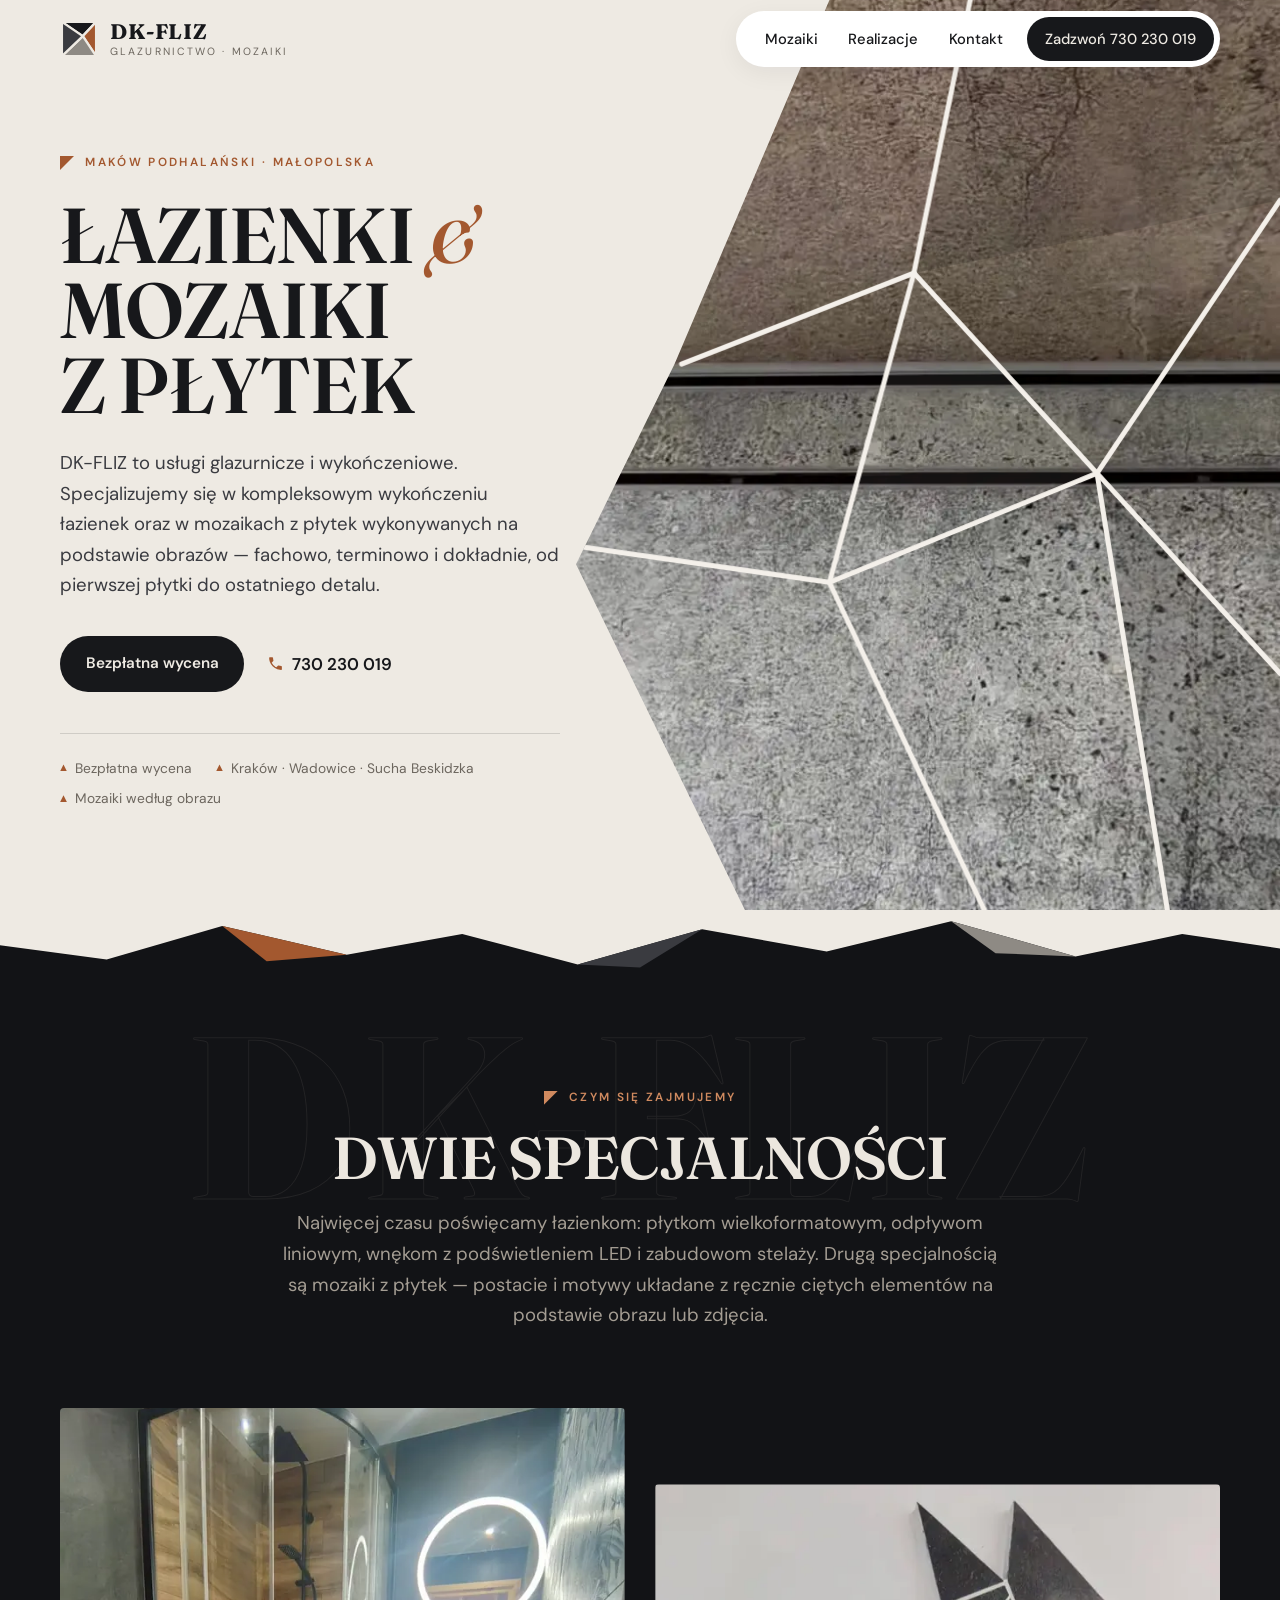
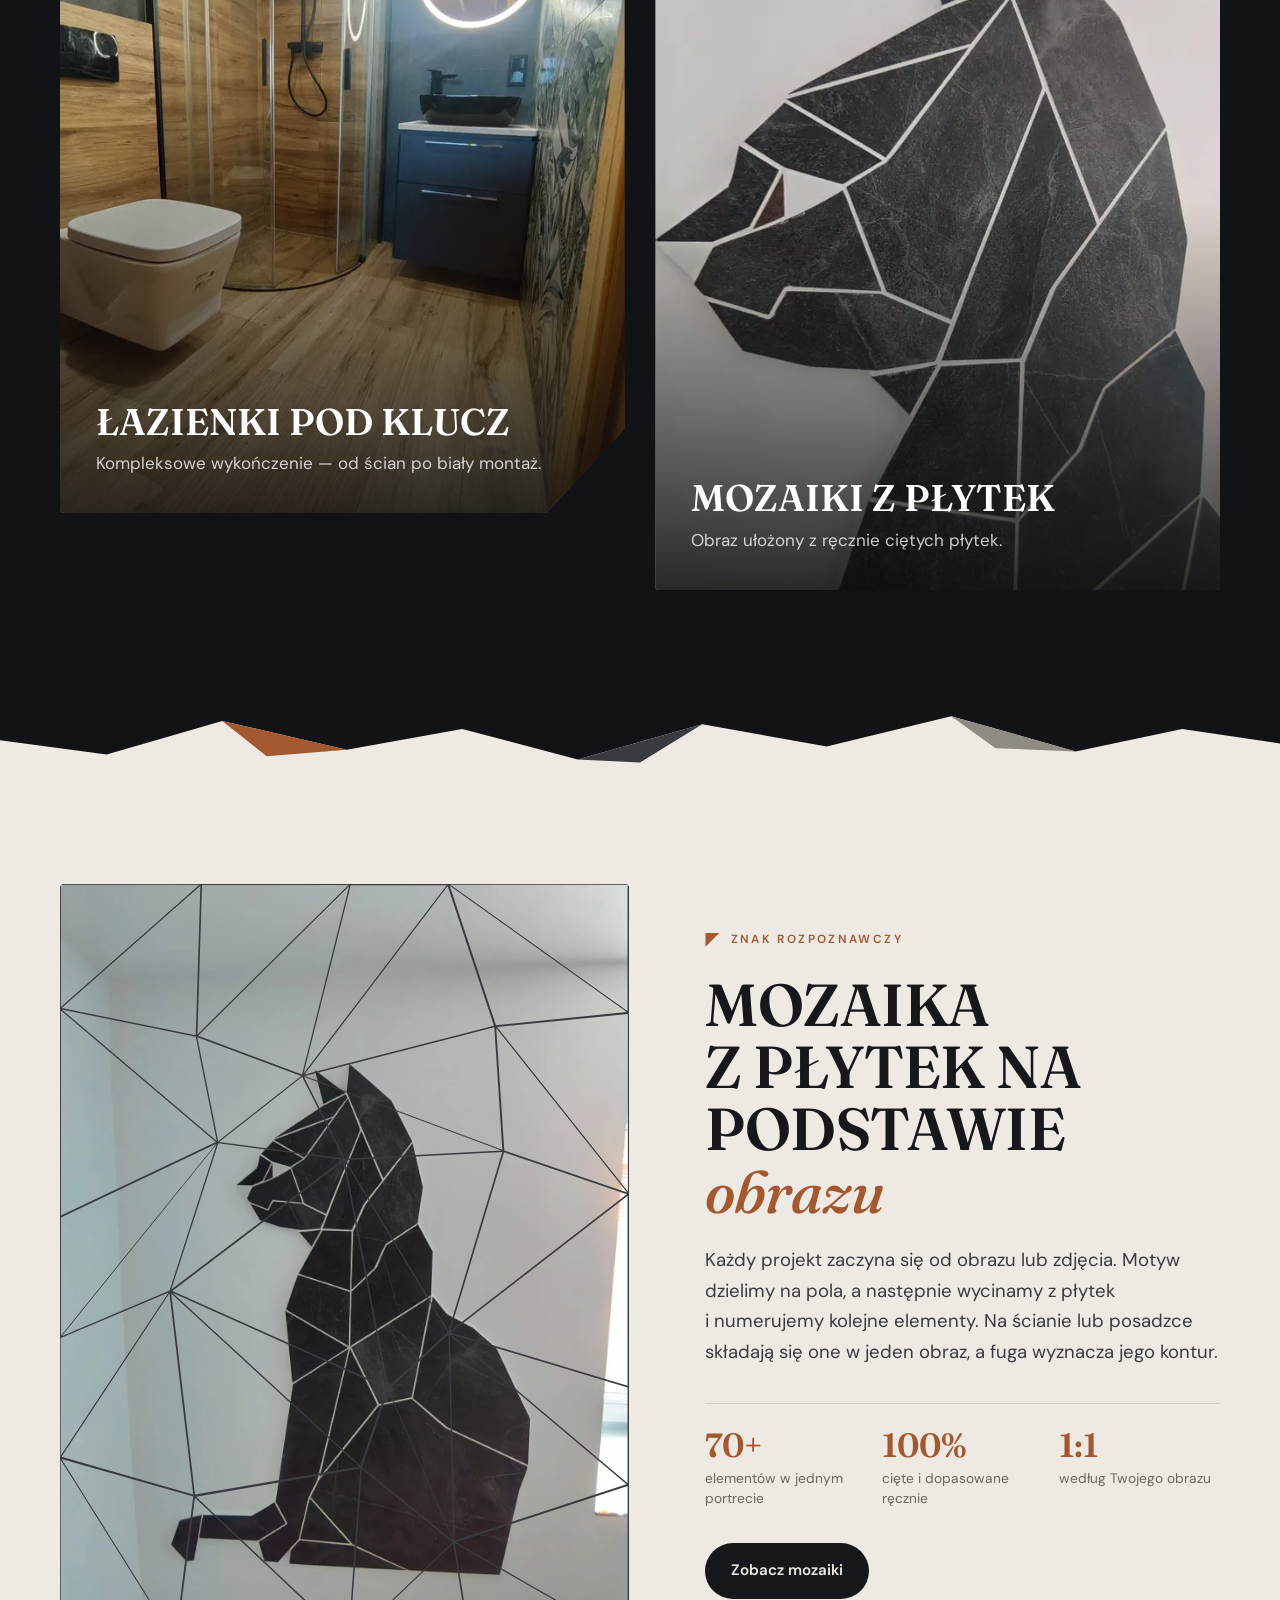
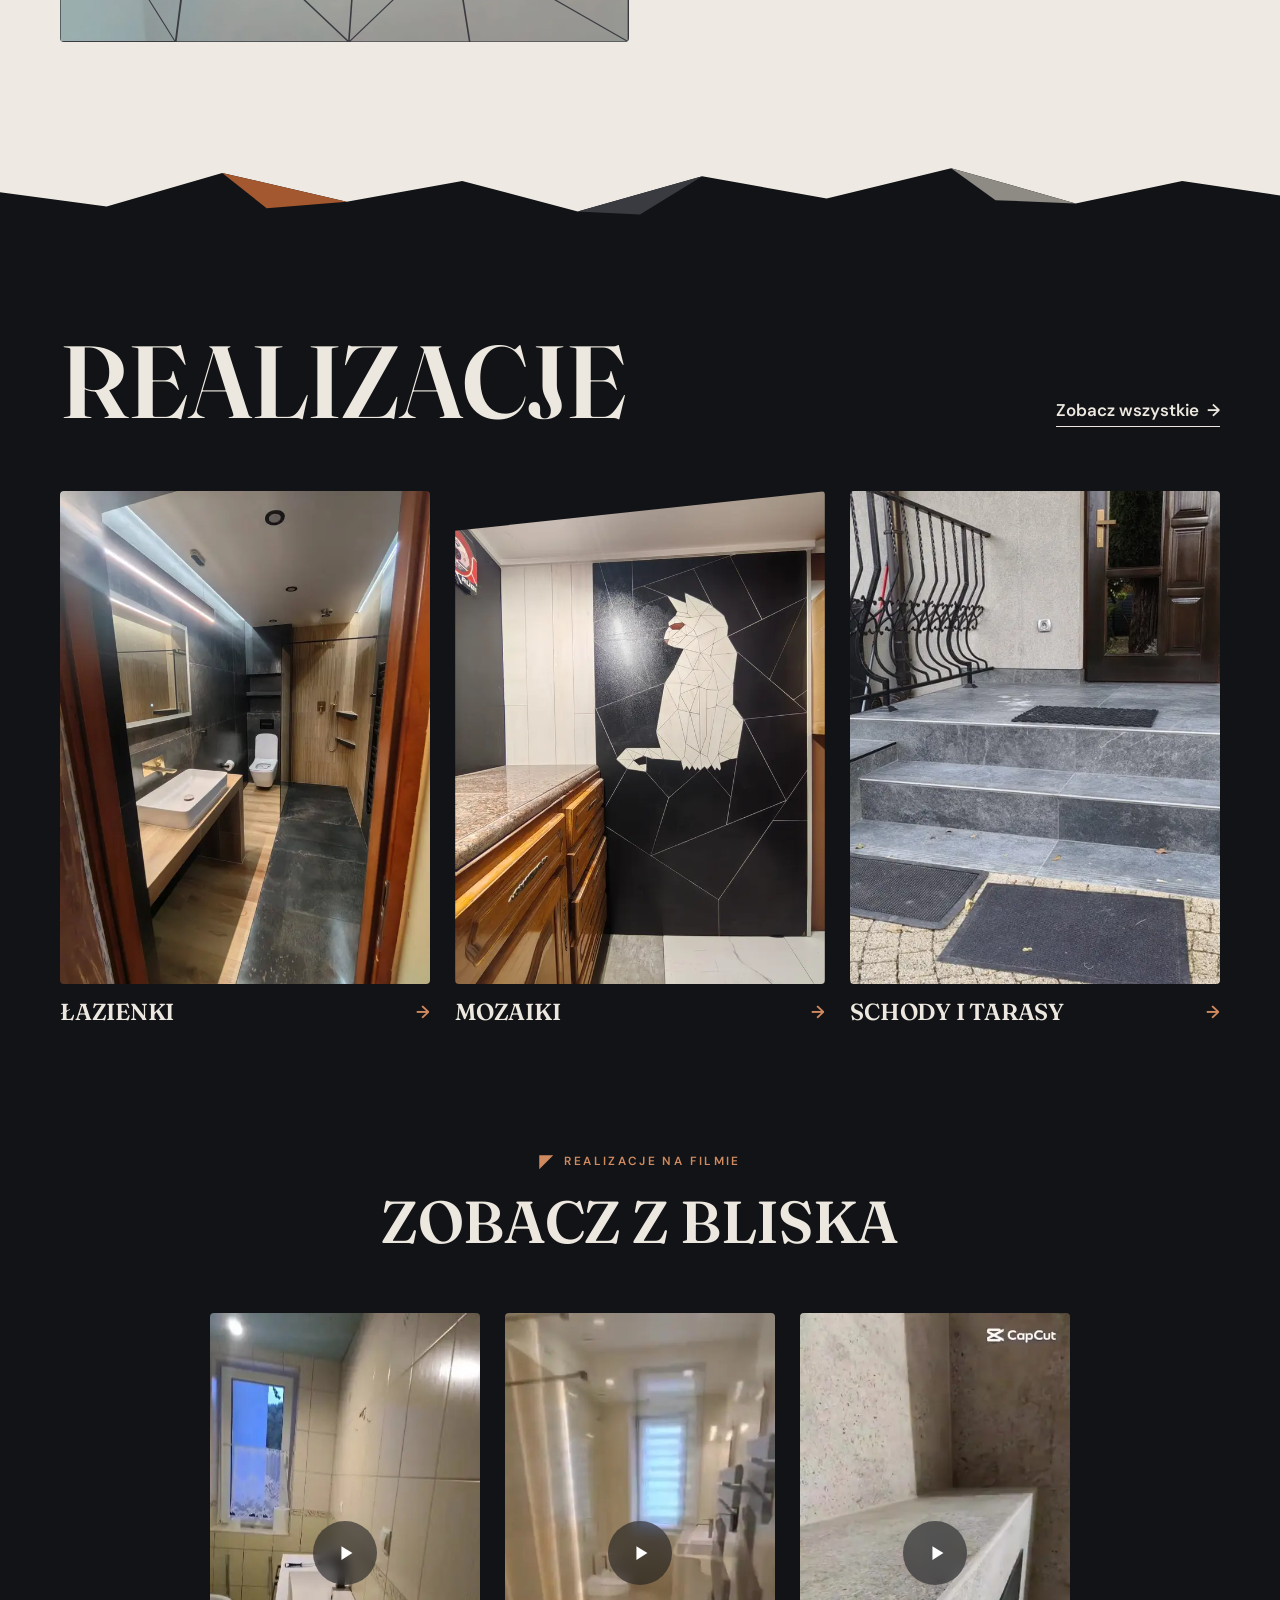
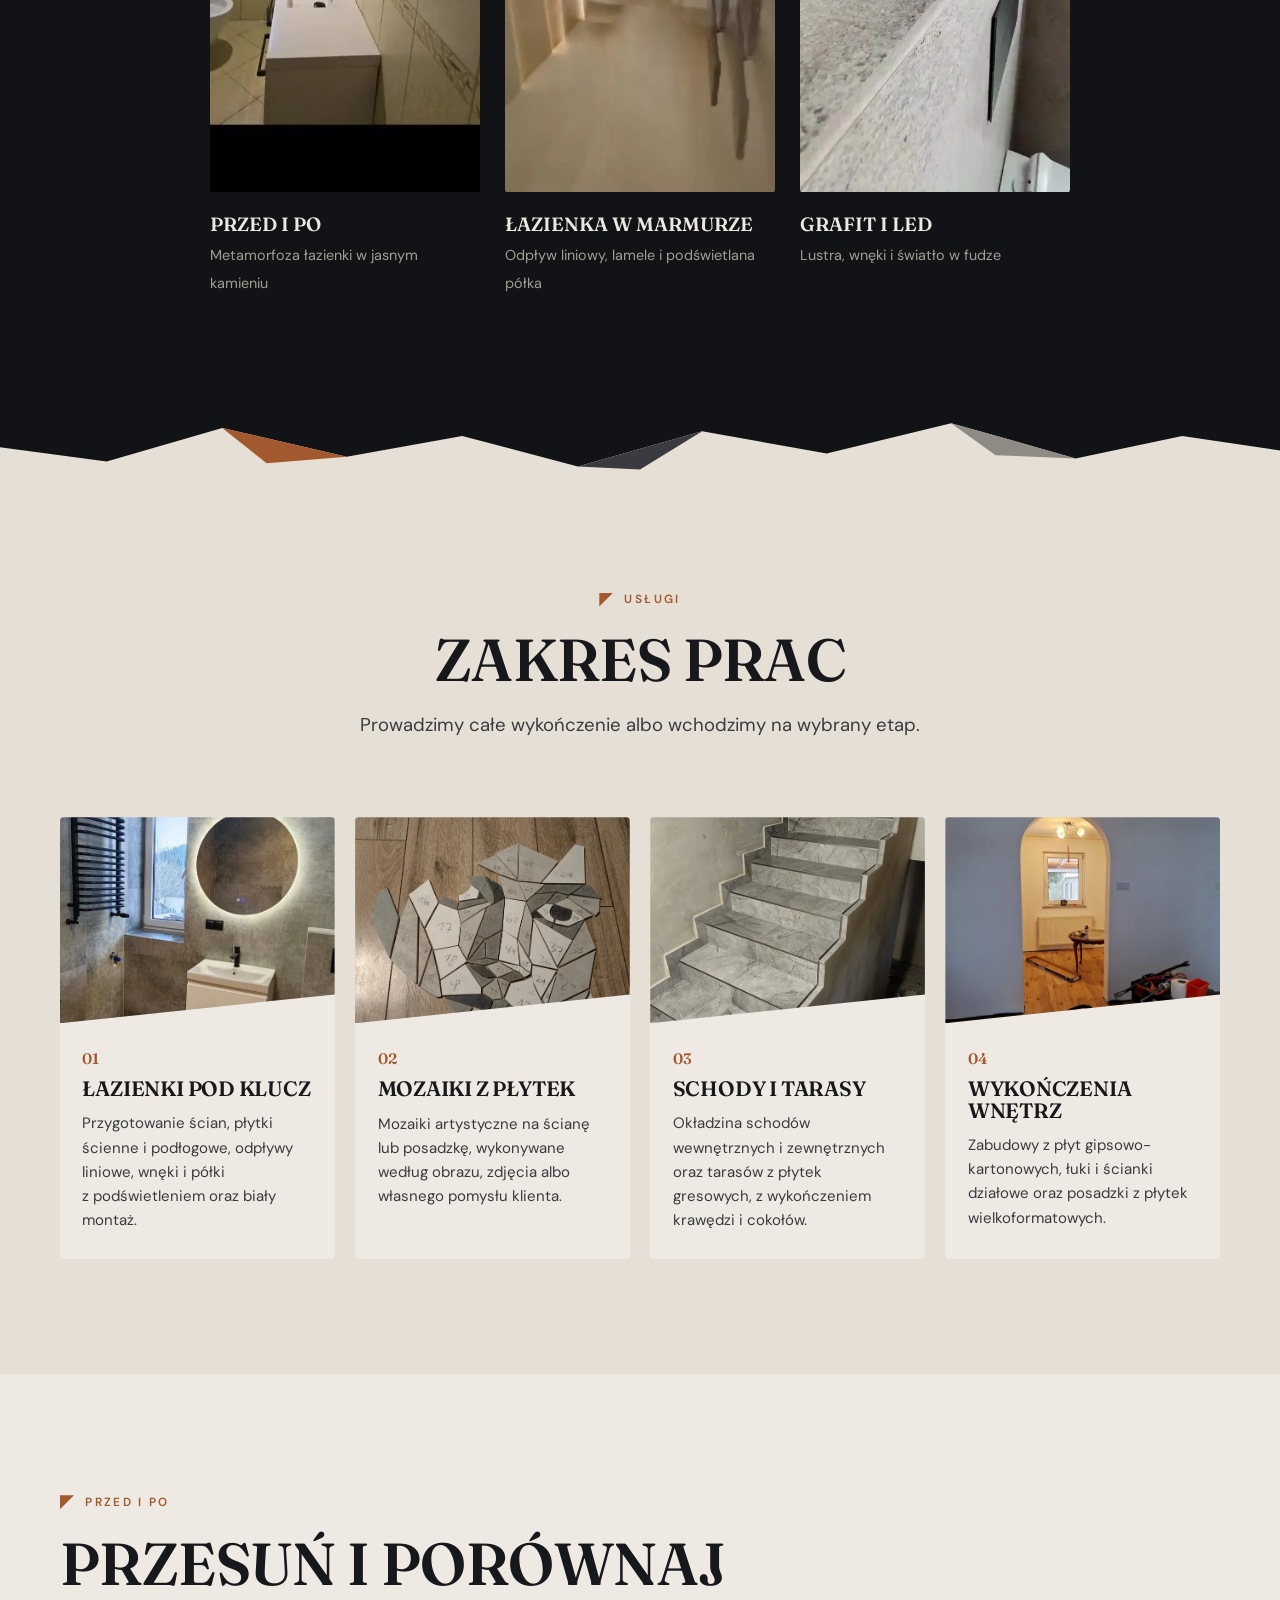
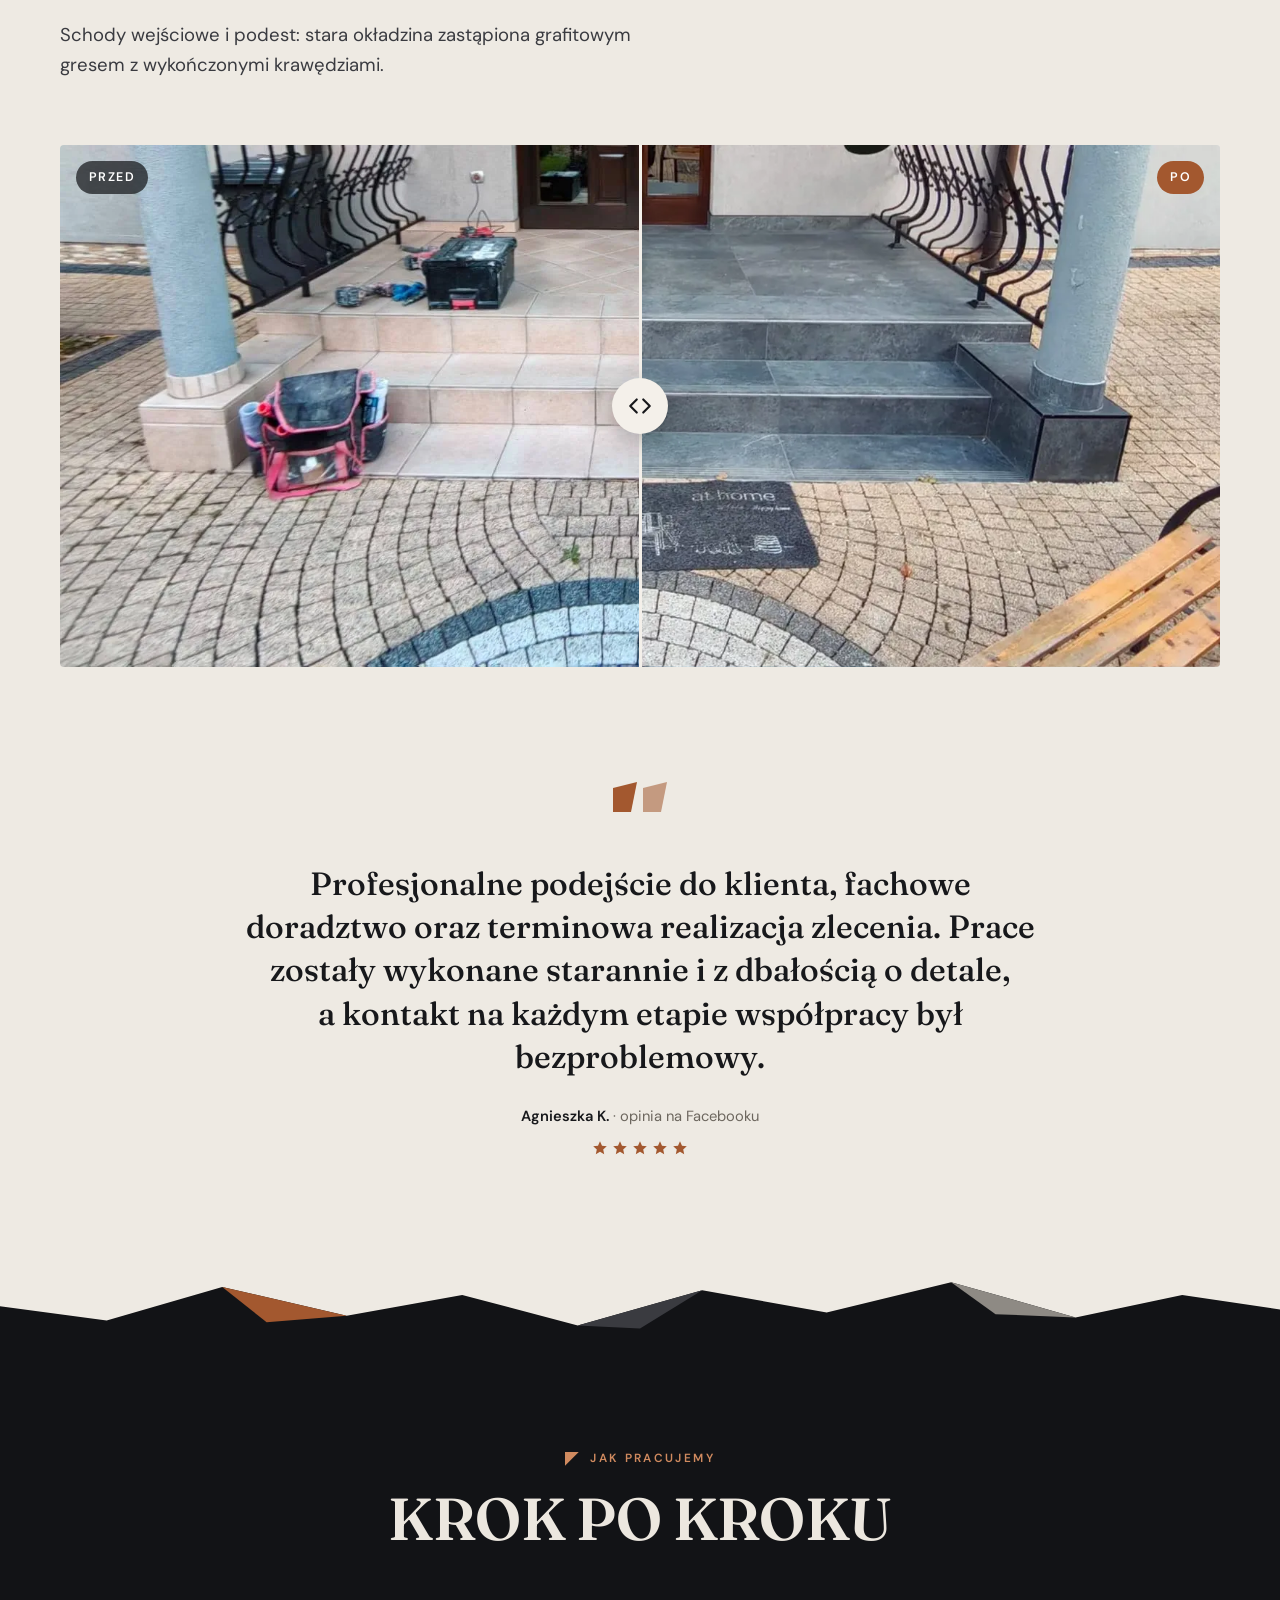
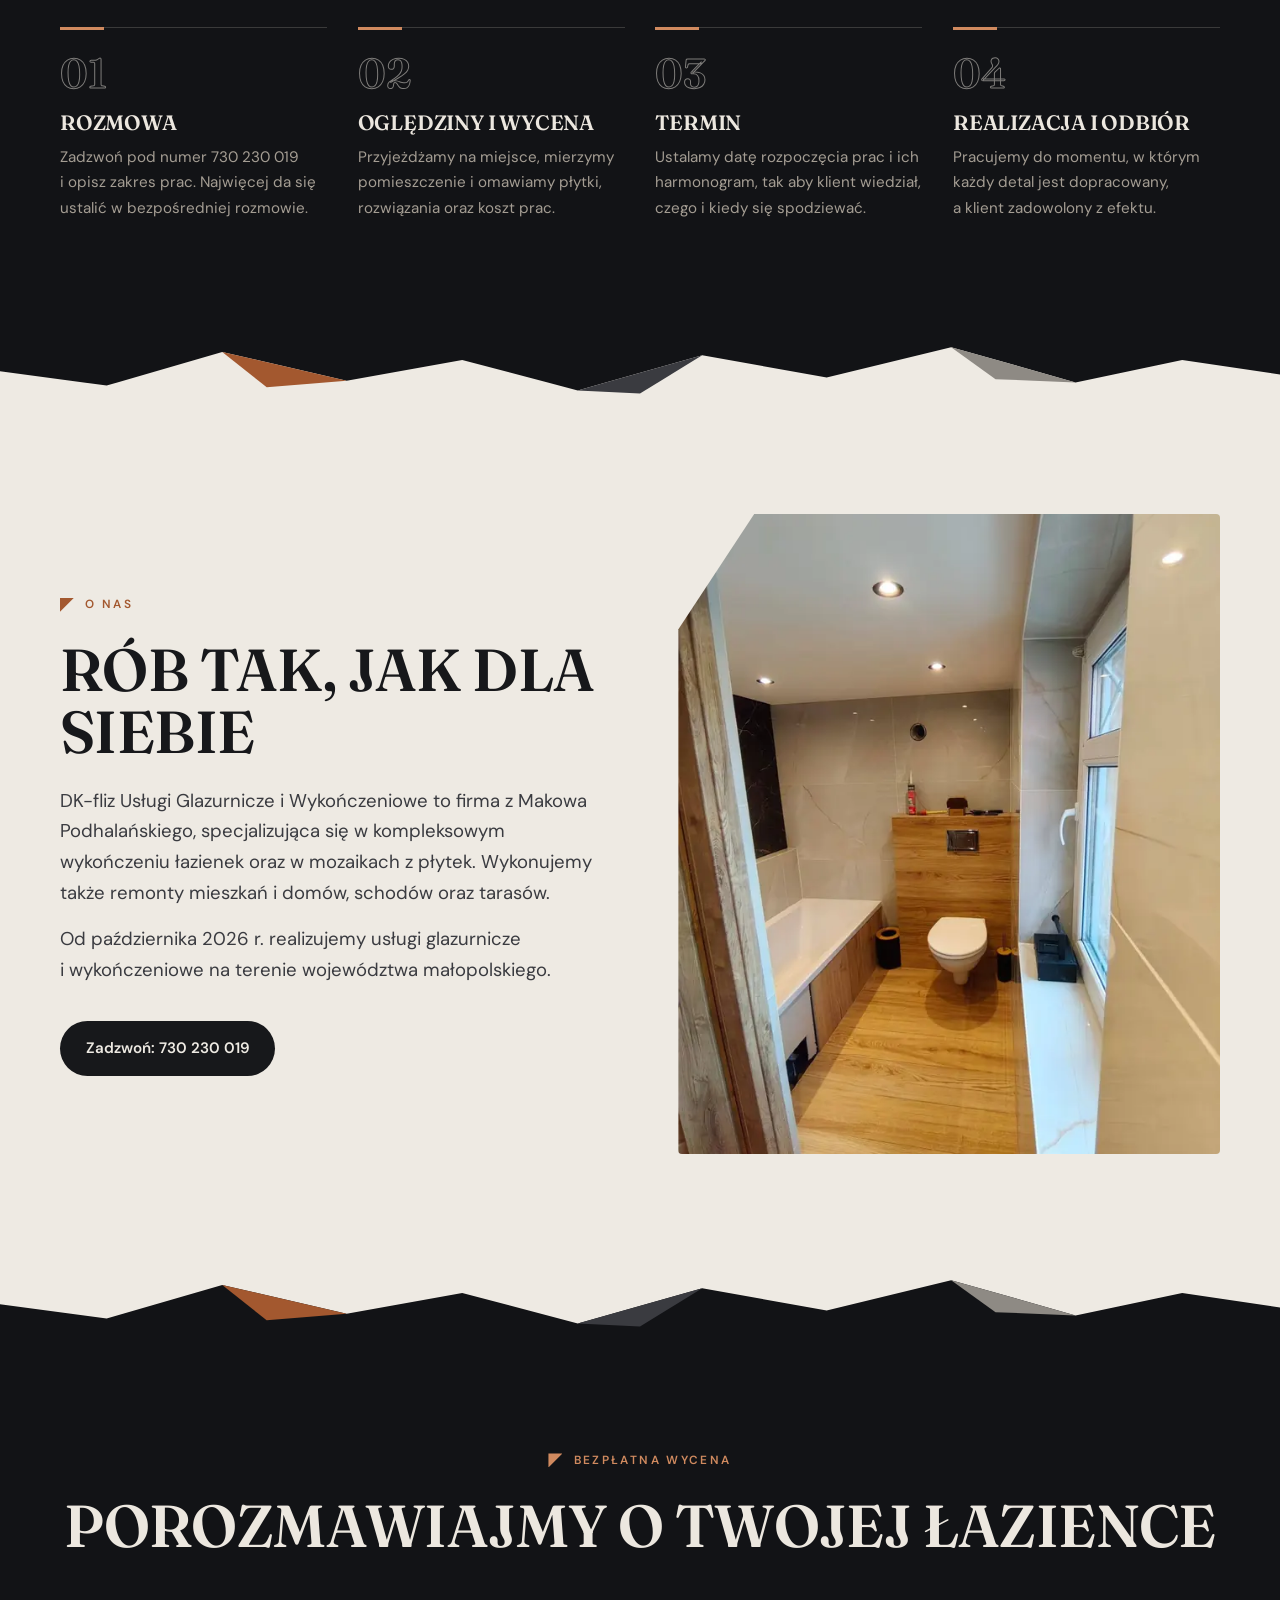
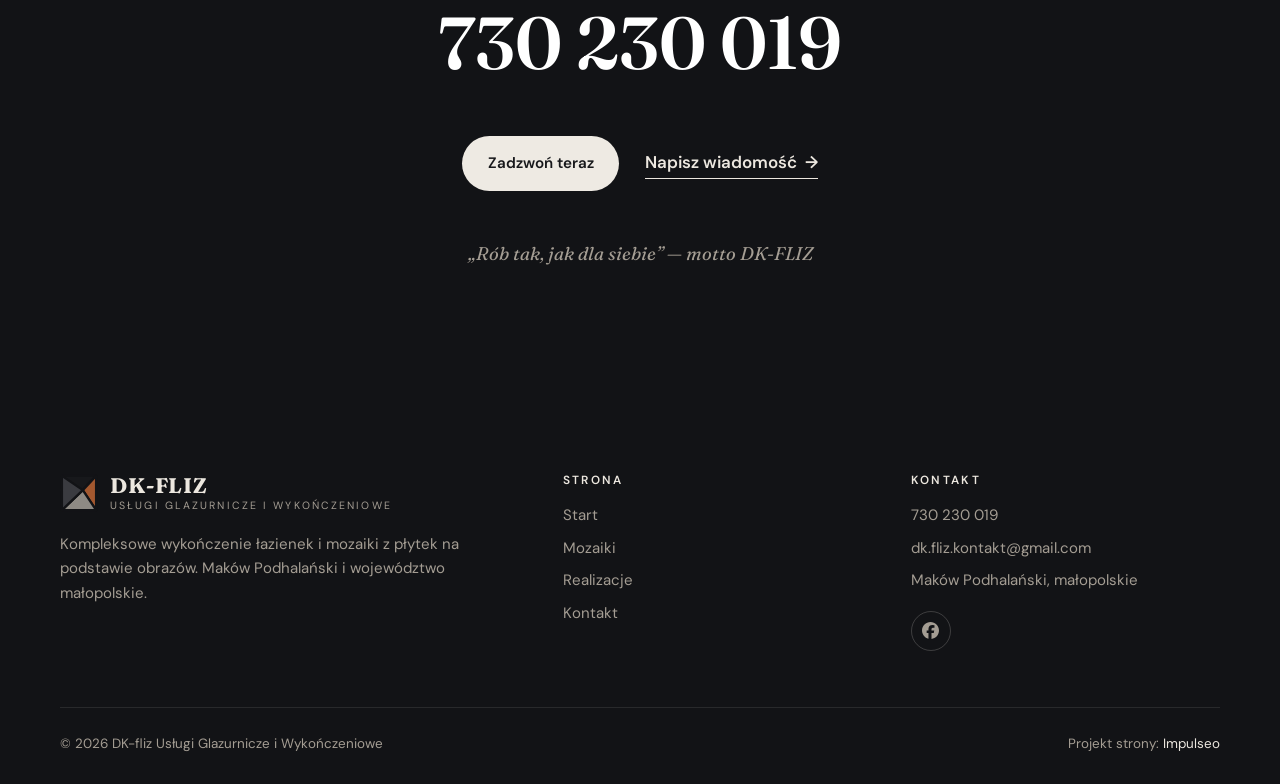
==== commit 0389ee19: "Treść bez notatek z CRM, mniejsze filmy bez ściętych rogów, CTA bez trójkątów Co-Authored-By: Claude" ====
--- a/index.html
+++ b/index.html
@@ -23,7 +23,7 @@
 <link rel="preconnect" href="https://fonts.googleapis.com">
 <link rel="preconnect" href="https://fonts.gstatic.com" crossorigin>
 <link href="https://fonts.googleapis.com/css2?family=Fraunces:ital,opsz,wght@0,9..144,500;0,9..144,600;0,9..144,700;1,9..144,500&family=DM+Sans:opsz,wght@9..40,400;9..40,500;9..40,600&display=swap" rel="stylesheet">
-<link rel="stylesheet" href="assets/styles.css?v=4644827f">
+<link rel="stylesheet" href="assets/styles.css?v=92a777eb">
 </head>
 <body>
 
@@ -54,7 +54,6 @@
       <path d="M74 52 L84 100"/>
     </svg>
   </div>
-  <div class="slot"><i></i><span><b>2 wolne terminy</b>do końca 2026 roku</span></div>
   <div class="wrap hero-inner">
     <div class="hero-copy">
       <span class="eyebrow">Maków Podhalański · Małopolska</span>
@@ -64,7 +63,7 @@
         <a href="kontakt.html" class="pill">Bezpłatna wycena</a>
         <a href="tel:+48730230019" class="tel"><svg viewBox="0 0 24 24" fill="none" aria-hidden="true"><path d="M6.6 10.8a15.5 15.5 0 0 0 6.6 6.6l2.2-2.2a1 1 0 0 1 1-.24 11.4 11.4 0 0 0 3.6.58 1 1 0 0 1 1 1V20a1 1 0 0 1-1 1A17 17 0 0 1 3 4a1 1 0 0 1 1-1h3.5a1 1 0 0 1 1 1c0 1.25.2 2.46.58 3.6a1 1 0 0 1-.25 1l-2.23 2.2Z" fill="currentColor"/></svg> 730 230 019</a>
       </div>
-      <ul class="trust"><li>Jedno zlecenie naraz</li><li>Kraków · Wadowice · Sucha Beskidzka</li><li>Wycena przed rozpoczęciem prac</li></ul>
+      <ul class="trust"><li>Bezpłatna wycena</li><li>Kraków · Wadowice · Sucha Beskidzka</li><li>Mozaiki według obrazu</li></ul>
     </div>
   </div>
 </section>
@@ -91,7 +90,6 @@
       <span class="eyebrow">Znak rozpoznawczy</span>
       <h2 class="h2">Mozaika z&nbsp;płytek na podstawie <em>obrazu</em></h2>
       <p class="lead">Każdy projekt zaczyna się od obrazu lub zdjęcia. Motyw dzielimy na pola, a&nbsp;następnie wycinamy z&nbsp;płytek i&nbsp;numerujemy kolejne elementy. Na ścianie lub posadzce składają się one w&nbsp;jeden obraz, a&nbsp;fuga wyznacza jego kontur.</p>
-      <p class="lead">To rzadko spotykana specjalizacja — w&nbsp;Polsce wykonuje ją niewiele osób.</p>
       <div class="mz-facts">
         <div><b>70+</b><span>elementów w&nbsp;jednym portrecie</span></div>
         <div><b>100%</b><span>cięte i&nbsp;dopasowane ręcznie</span></div>
@@ -142,7 +140,7 @@
     <div class="head reveal">
       <span class="eyebrow">Usługi</span>
       <h2 class="h2">Zakres prac</h2>
-      <p class="lead">Prowadzimy całe wykończenie albo wchodzimy na wybrany etap. Większe realizacje, jak wykończenie całego domu, planujemy na dwa do trzech miesięcy.</p>
+      <p class="lead">Prowadzimy całe wykończenie albo wchodzimy na wybrany etap.</p>
     </div>
     <div class="cards">
       <a href="realizacje.html" class="card reveal"><span class="card-img"><img src="img/lazienka-beton-1.webp" srcset="img/lazienka-beton-1-m.webp 860w, img/lazienka-beton-1.webp 1200w" sizes="(max-width: 900px) 100vw, 50vw" alt="Łazienka w szarych płytkach z okrągłym lustrem LED" width="1200" height="1600" loading="lazy" decoding="async"></span><span class="card-body"><span class="card-no">01</span><h3>Łazienki pod klucz</h3><p>Przygotowanie ścian, płytki ścienne i&nbsp;podłogowe, odpływy liniowe, wnęki i&nbsp;półki z&nbsp;podświetleniem oraz biały montaż.</p></span></a>
@@ -185,7 +183,7 @@
     <ol class="steps">
       <li class="reveal"><span class="no">01</span><h3>Rozmowa</h3><p>Zadzwoń pod numer 730 230 019 i&nbsp;opisz zakres prac. Najwięcej da się ustalić w&nbsp;bezpośredniej rozmowie.</p></li>
       <li class="reveal"><span class="no">02</span><h3>Oględziny i&nbsp;wycena</h3><p>Przyjeżdżamy na miejsce, mierzymy pomieszczenie i&nbsp;omawiamy płytki, rozwiązania oraz koszt prac.</p></li>
-      <li class="reveal"><span class="no">03</span><h3>Termin</h3><p>Ustalamy datę rozpoczęcia. Prowadzimy jedno zlecenie naraz, dlatego liczba terminów w&nbsp;roku jest ograniczona.</p></li>
+      <li class="reveal"><span class="no">03</span><h3>Termin</h3><p>Ustalamy datę rozpoczęcia prac i&nbsp;ich harmonogram, tak aby klient wiedział, czego i&nbsp;kiedy się spodziewać.</p></li>
       <li class="reveal"><span class="no">04</span><h3>Realizacja i&nbsp;odbiór</h3><p>Pracujemy do momentu, w&nbsp;którym każdy detal jest dopracowany, a&nbsp;klient zadowolony z&nbsp;efektu.</p></li>
     </ol>
   </div>
@@ -196,7 +194,7 @@
     <div class="reveal">
       <span class="eyebrow">O nas</span>
       <h2 class="h2" style="margin:1.2rem 0 1.4rem">Rób tak, jak dla siebie</h2>
-      <p class="lead">Firmę prowadzi Patryk — glazurnik, który najbardziej lubi wykańczać łazienki. Na co dzień pracuje osobiście i&nbsp;skupia się na jednej realizacji w&nbsp;miesiącu, a&nbsp;przy większych zleceniach, takich jak wykończenie całego domu, pracuje z&nbsp;zaufaną pomocą.</p>
+      <p class="lead">DK-fliz Usługi Glazurnicze i&nbsp;Wykończeniowe to firma z&nbsp;Makowa Podhalańskiego, specjalizująca się w&nbsp;kompleksowym wykończeniu łazienek oraz w&nbsp;mozaikach z&nbsp;płytek. Wykonujemy także remonty mieszkań i&nbsp;domów, schodów oraz tarasów.</p>
       <p class="lead" style="margin-top:1rem">Od października 2026 r. realizujemy usługi glazurnicze i&nbsp;wykończeniowe na terenie województwa małopolskiego.</p>
       <div class="hero-actions"><a href="tel:+48730230019" class="pill">Zadzwoń: 730 230 019</a></div>
     </div>
@@ -205,10 +203,8 @@
 </section>
 <svg class="shards" viewBox="0 0 1440 80" preserveAspectRatio="none" aria-hidden="true" style="background:var(--paper)"><g style="transform-origin:center"><polygon points="0,80 0,44 120,62 250,20 390,56 520,30 650,68 790,24 930,52 1070,14 1210,58 1330,30 1440,48 1440,80" fill="var(--dark)"/><polygon points="250,20 390,56 300,64" fill="#A3582F"/><polygon points="1070,14 1210,58 1120,54" fill="#8E8A84"/><polygon points="650,68 790,24 720,72" fill="#3A3B40"/></g></svg>
 <section class="sec dark final">
-  <svg class="final-shard a" viewBox="0 0 200 200" aria-hidden="true"><polygon points="0,20 150,0 90,140" fill="#A3582F" opacity=".22"/><polygon points="96,148 156,6 200,120" fill="#ECE7DF" opacity=".05"/></svg>
-  <svg class="final-shard b" viewBox="0 0 200 200" aria-hidden="true"><polygon points="40,40 200,0 160,170" fill="#ECE7DF" opacity=".06"/><polygon points="34,50 152,176 0,200" fill="#A3582F" opacity=".2"/></svg>
   <div class="wrap reveal">
-    <span class="eyebrow">Wolne terminy na końcówkę 2026 r.</span>
+    <span class="eyebrow">Bezpłatna wycena</span>
     <h2 class="h2" style="margin-top:1.2rem">Porozmawiajmy o&nbsp;Twojej łazience</h2>
     <a href="tel:+48730230019" class="final-tel">730 230 019</a>
     <div class="final-actions"><a href="tel:+48730230019" class="pill pill-light">Zadzwoń teraz</a><a href="kontakt.html" class="more" style="color:var(--on-dark)">Napisz wiadomość <span class="arr">→</span></a></div>
--- a/assets/styles.css
+++ b/assets/styles.css
@@ -152,10 +152,9 @@
 .big{font-size:clamp(3rem,1.6rem + 6vw,7.4rem);text-transform:uppercase;line-height:.9}
 
 /* filmy */
-.reels{display:grid;grid-template-columns:repeat(3,1fr);gap:clamp(14px,2vw,28px)}
+.reels{display:grid;grid-template-columns:repeat(3,1fr);gap:clamp(14px,2vw,28px);max-width:860px;margin-inline:auto}
 .reel{position:relative;margin:0}
-.reel-frame{position:relative;aspect-ratio:9/16;overflow:hidden;border-radius:4px;background:var(--ink);clip-path:polygon(0 0,82% 0,100% 10%,100% 100%,0 100%)}
-.reel:nth-child(2) .reel-frame{clip-path:polygon(0 0,100% 0,100% 100%,18% 100%,0 90%)}
+.reel-frame{position:relative;aspect-ratio:9/16;overflow:hidden;border-radius:4px;background:var(--ink)}
 .reel video{width:100%;height:100%;object-fit:cover}
 .reel-play{position:absolute;inset:0;display:grid;place-items:center;border:0;background:transparent;color:#fff}
 .reel-play span{width:64px;height:64px;border-radius:50%;background:rgba(18,19,22,.55);backdrop-filter:blur(6px);-webkit-backdrop-filter:blur(6px);display:grid;place-items:center;transition:transform .25s var(--ease),opacity .3s}
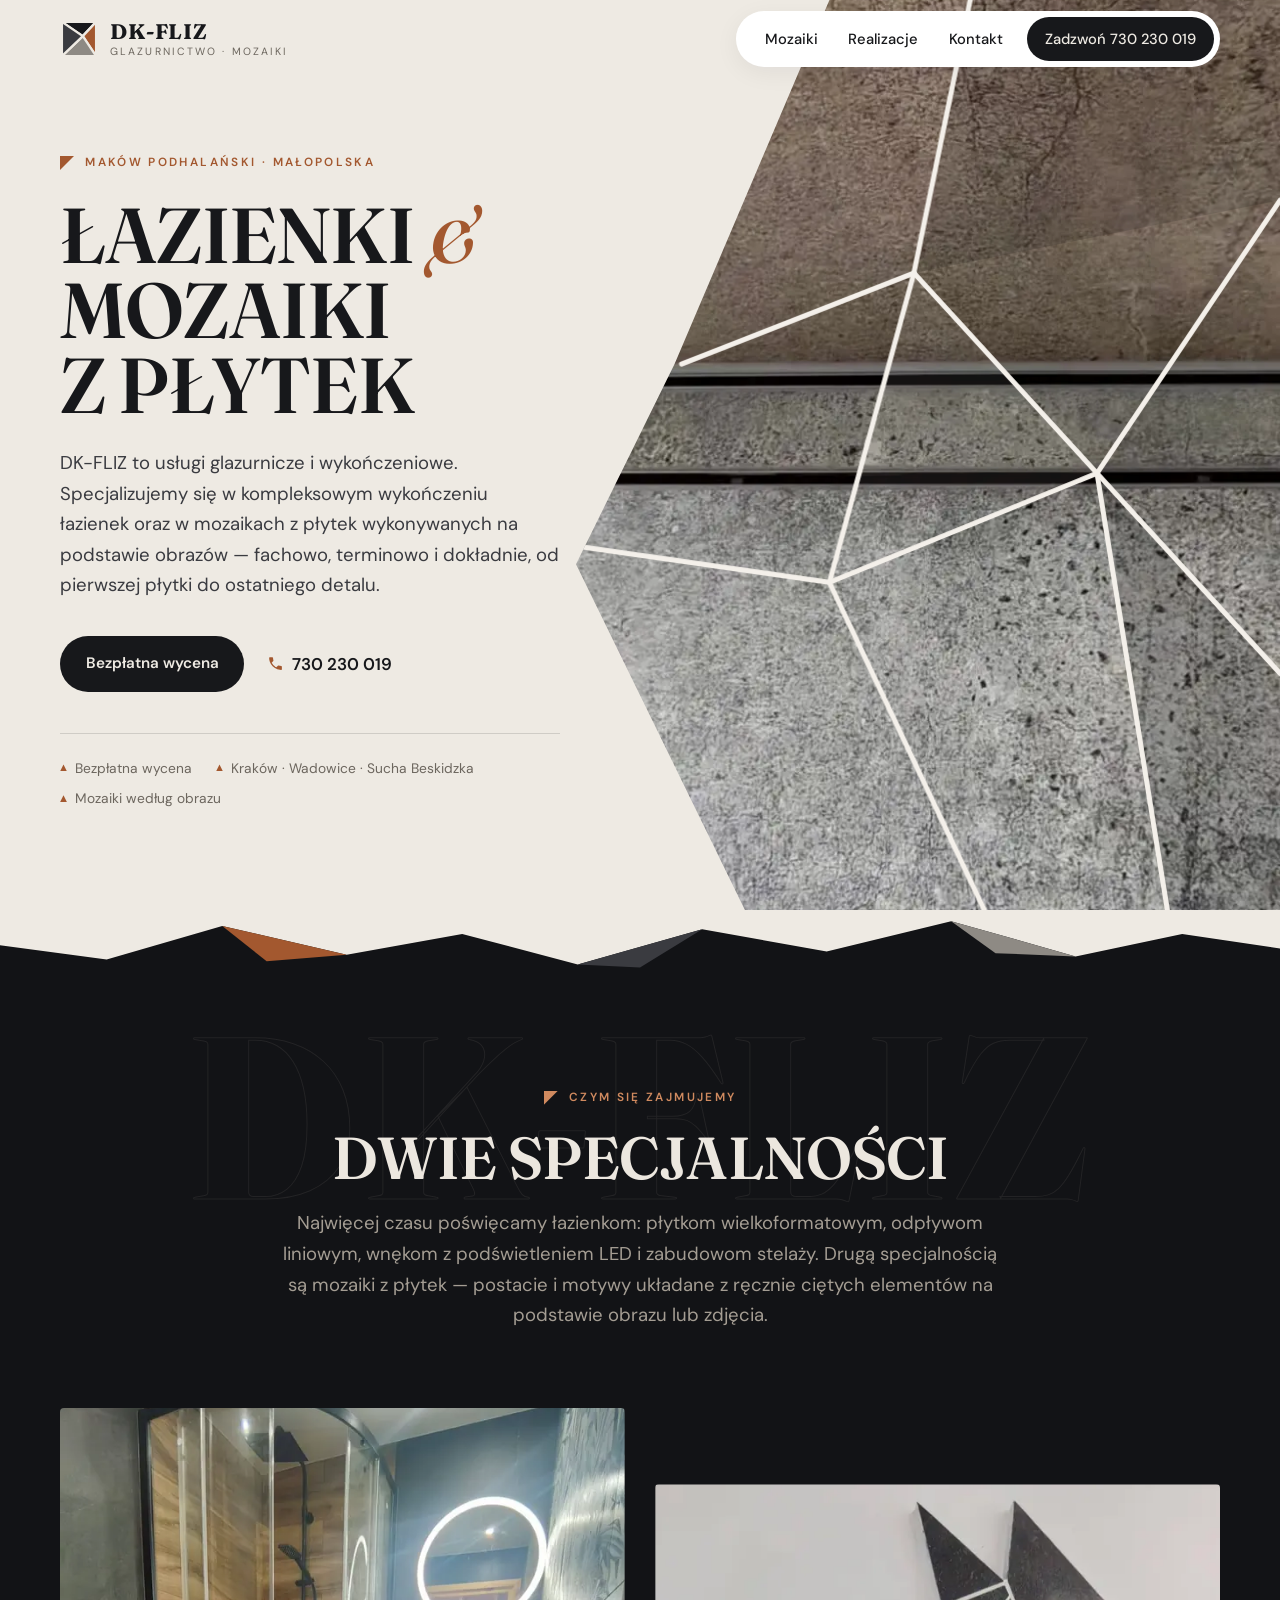
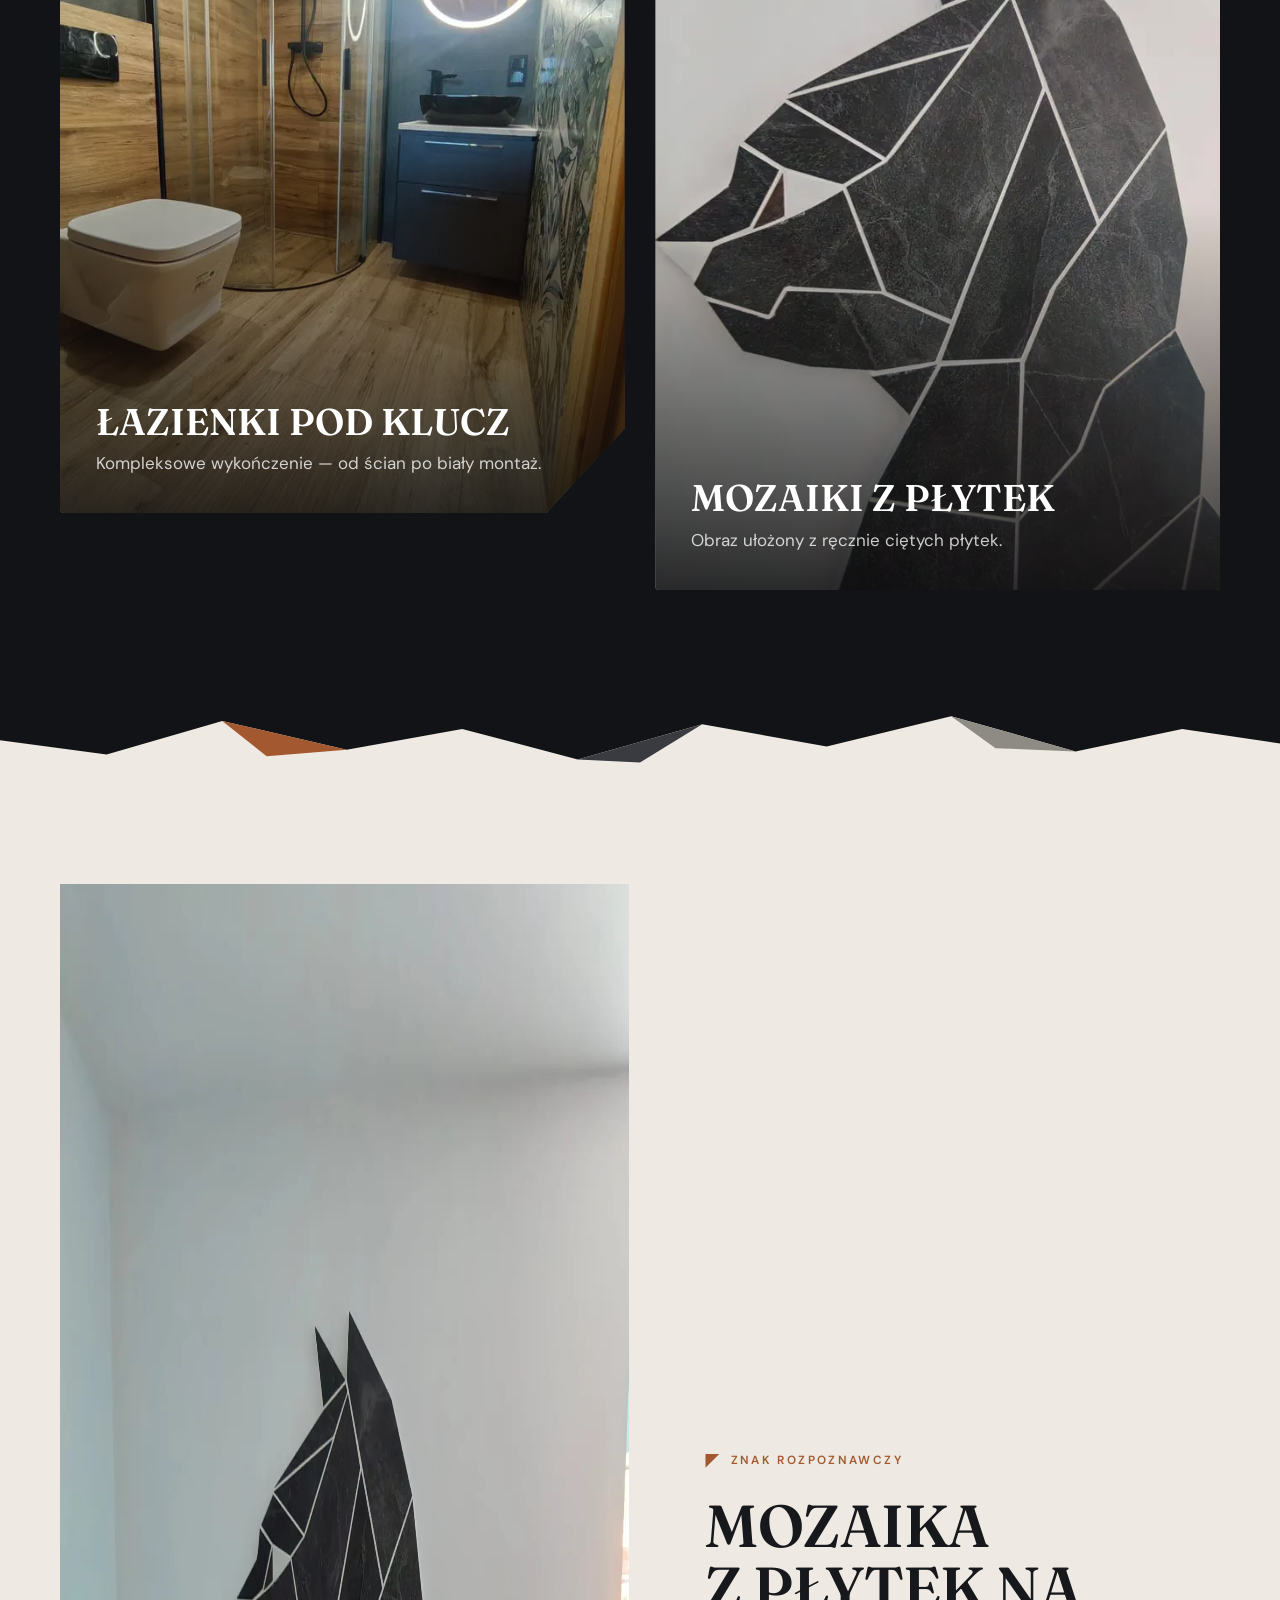
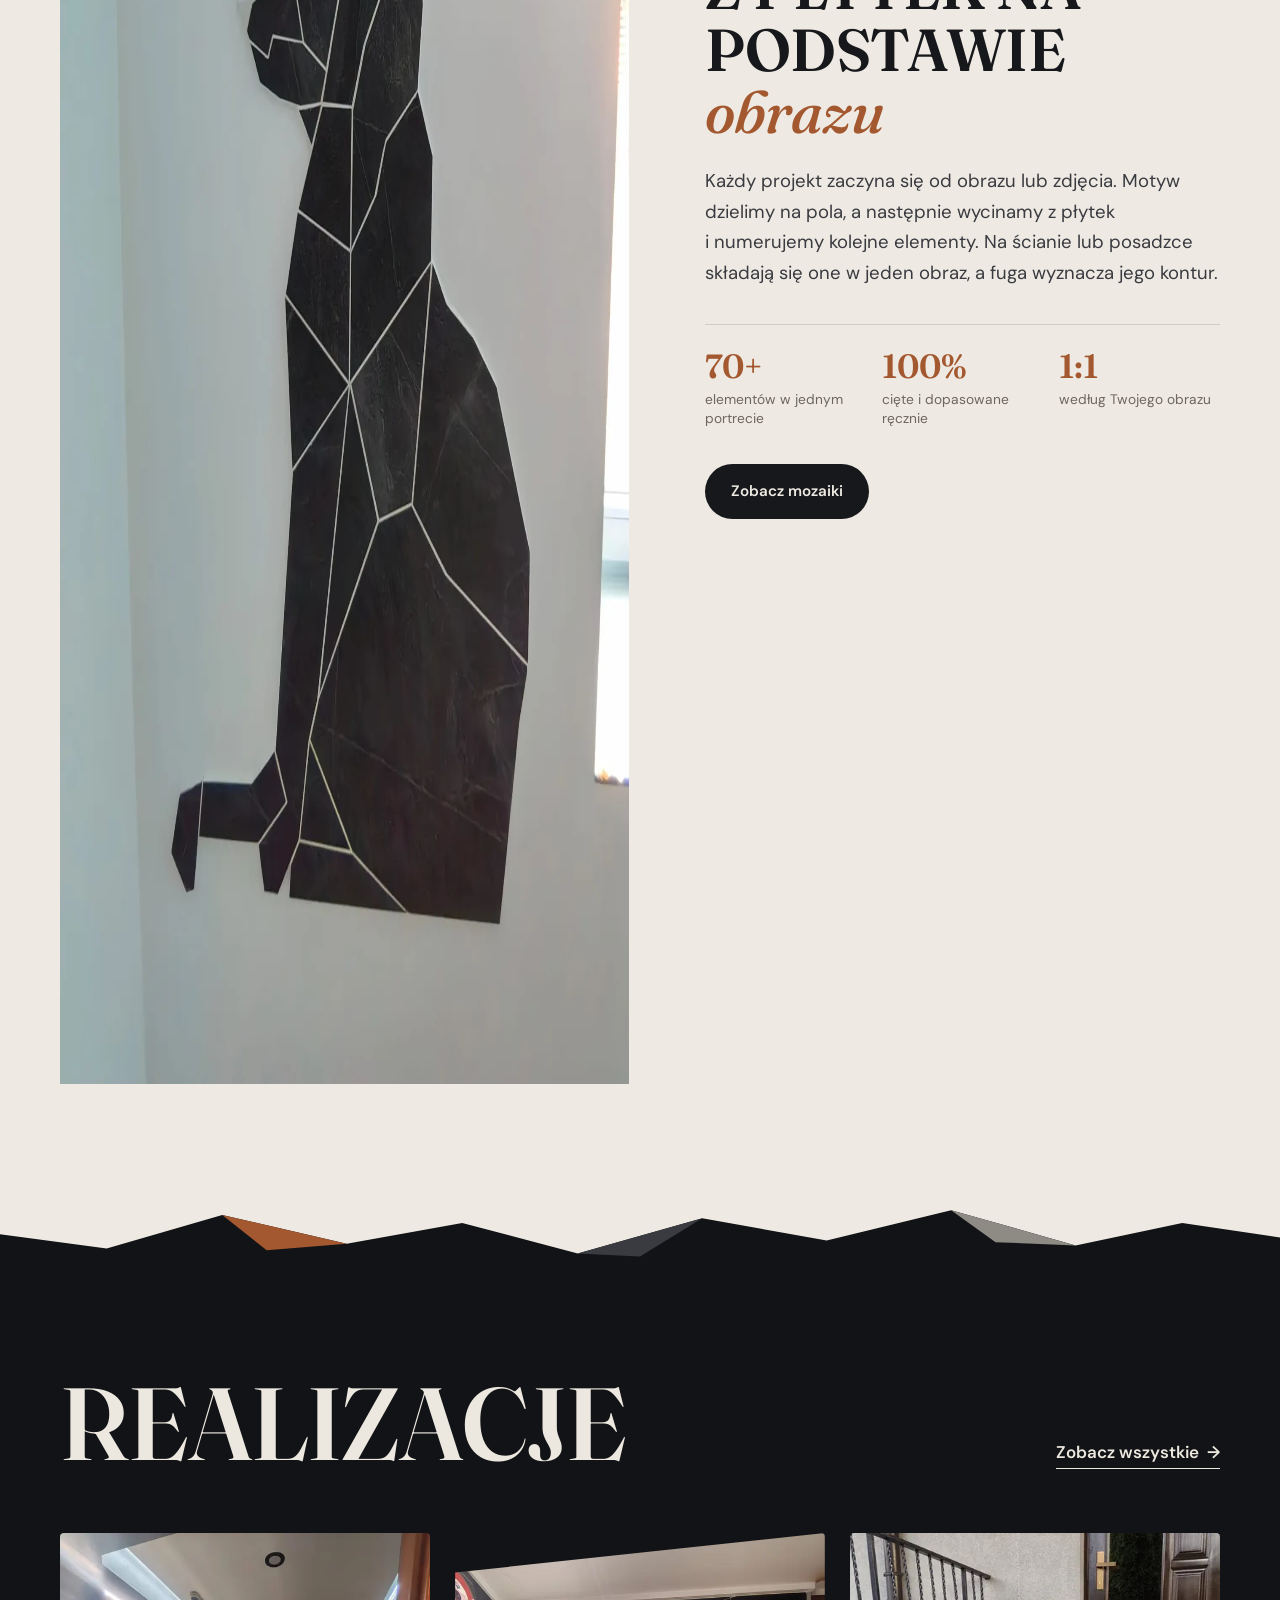
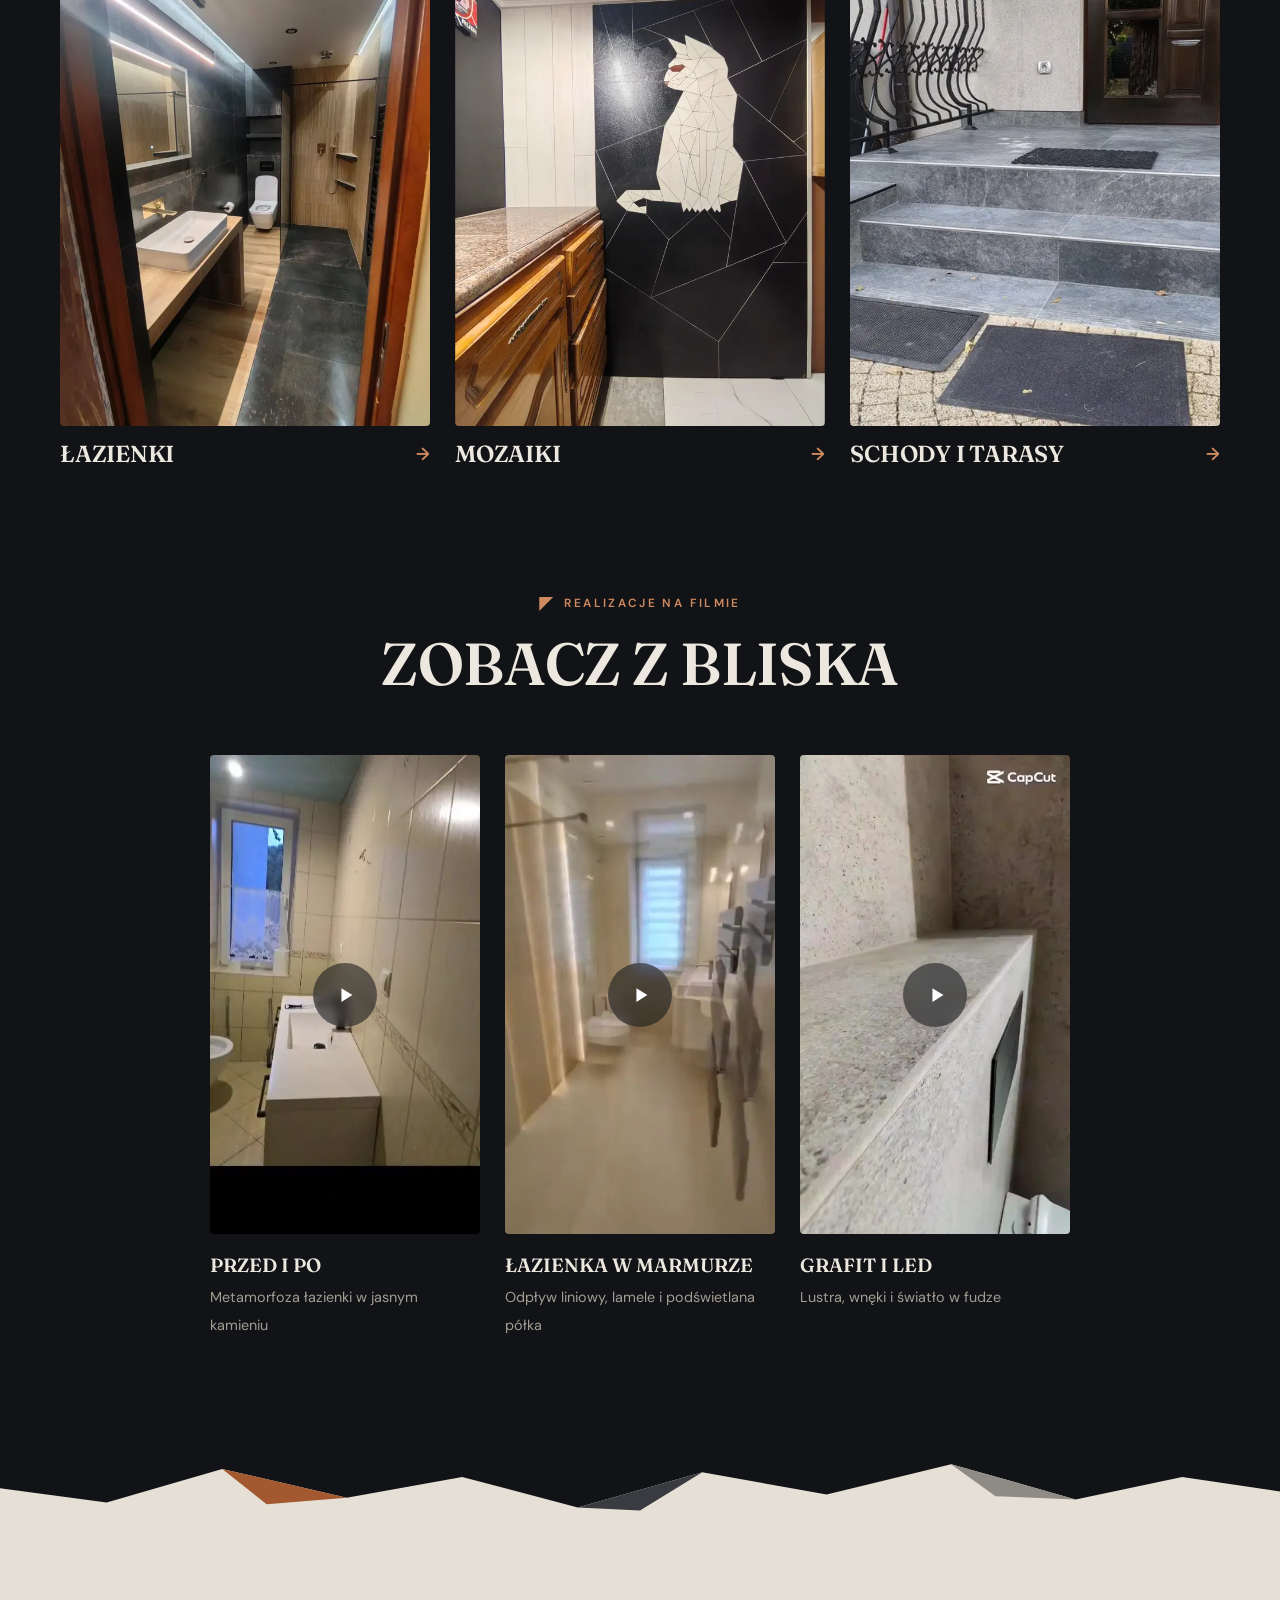
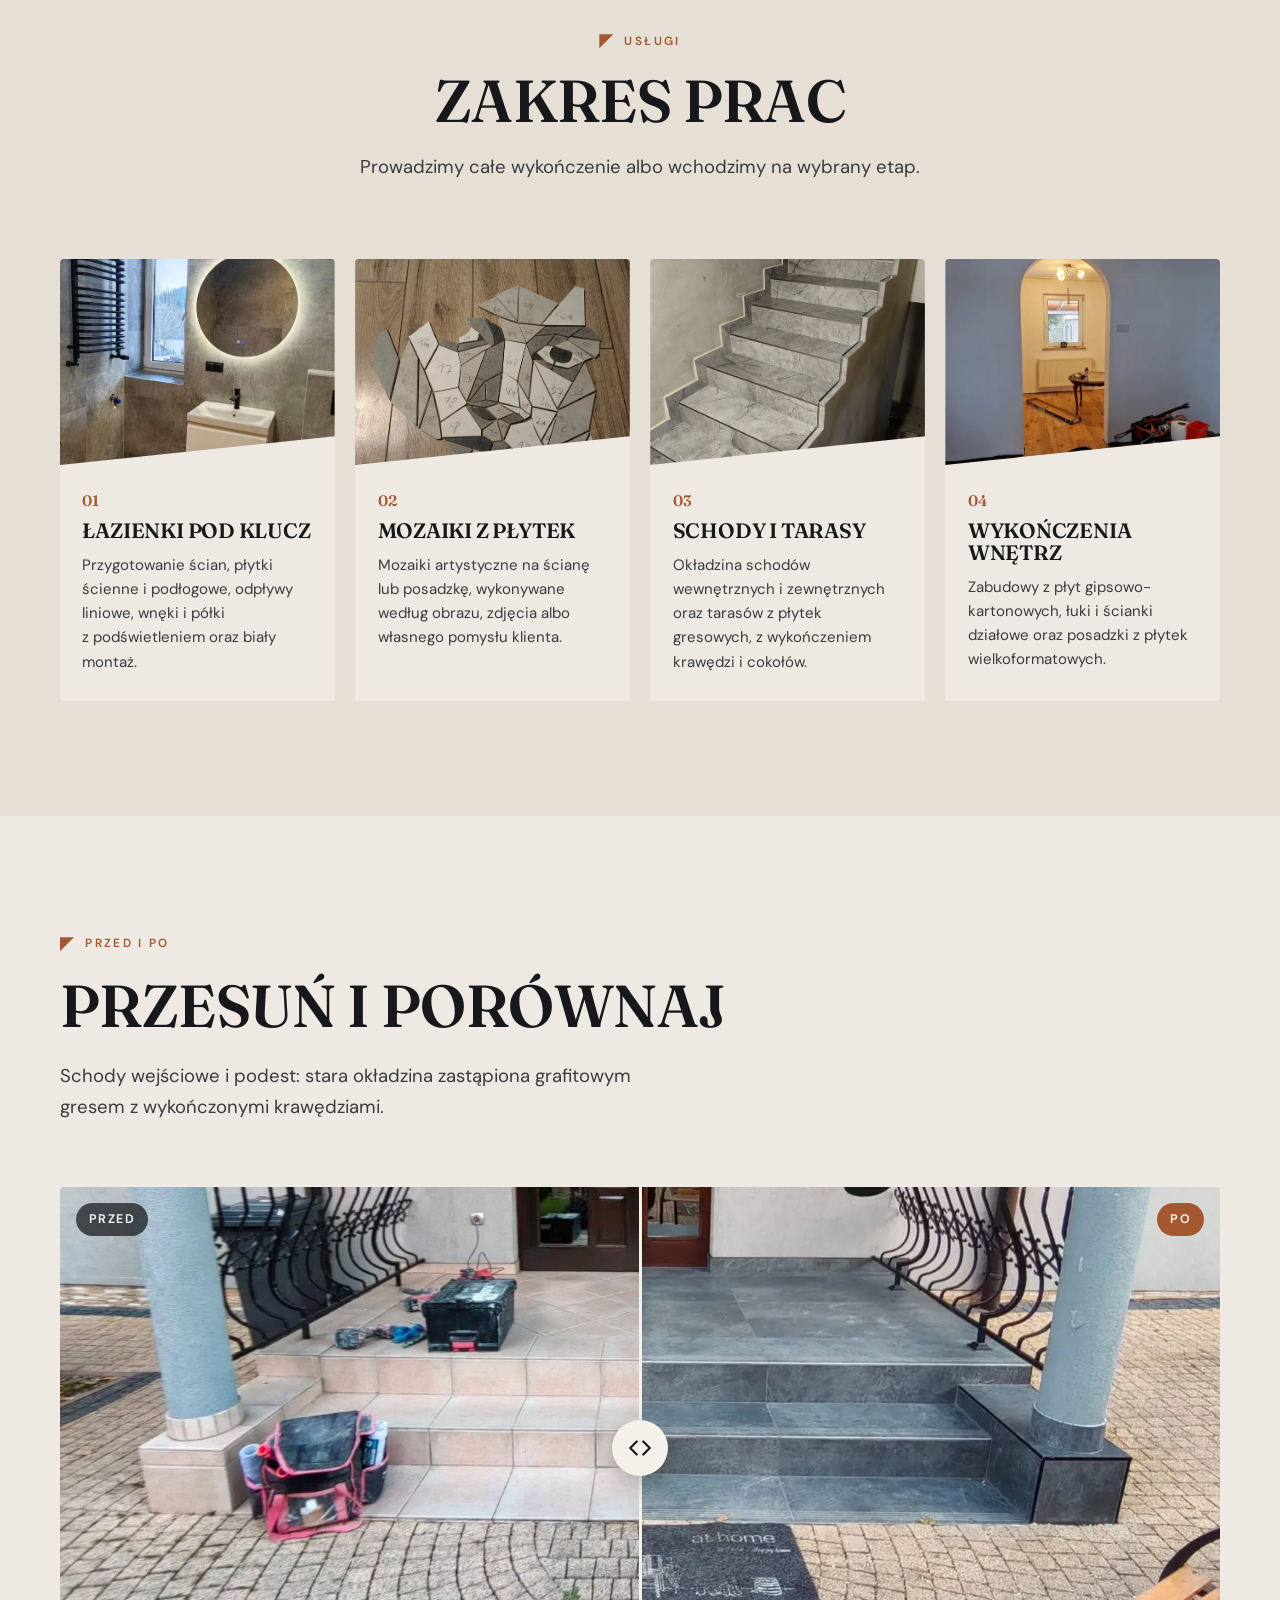
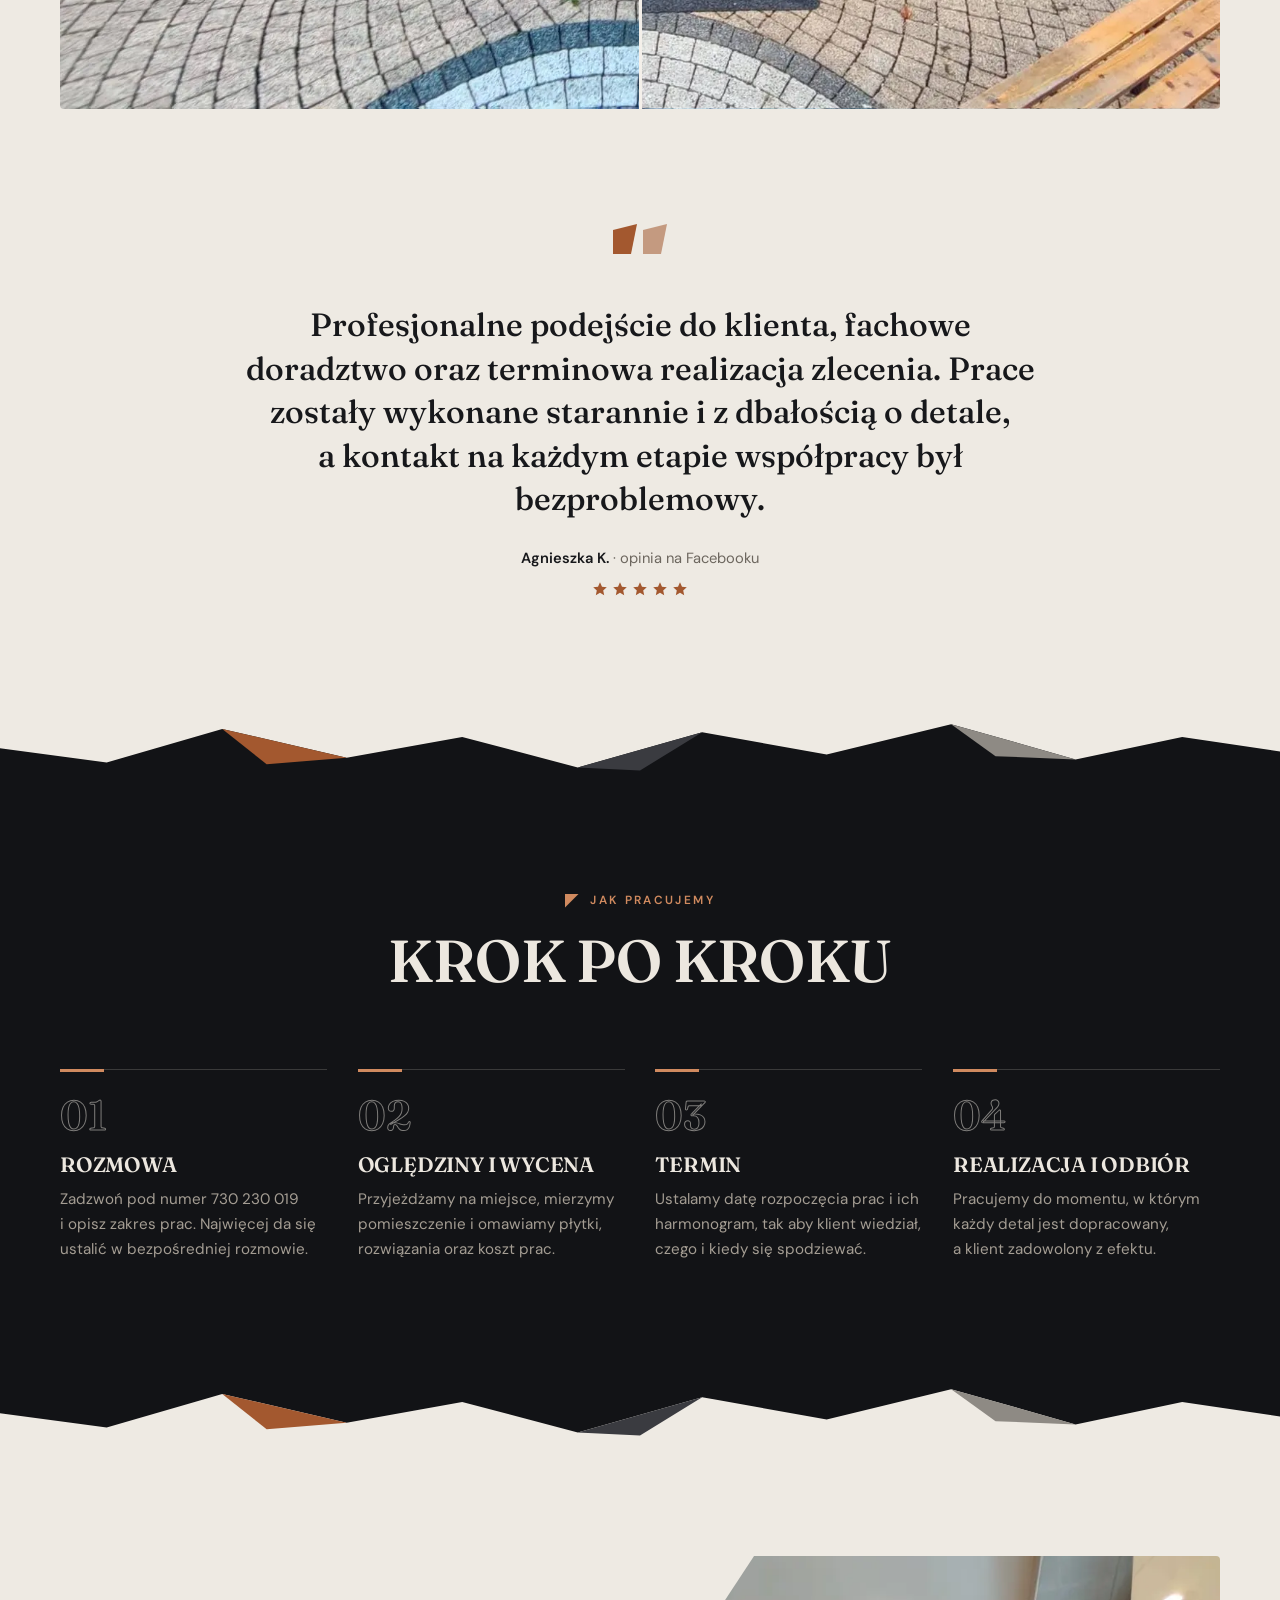
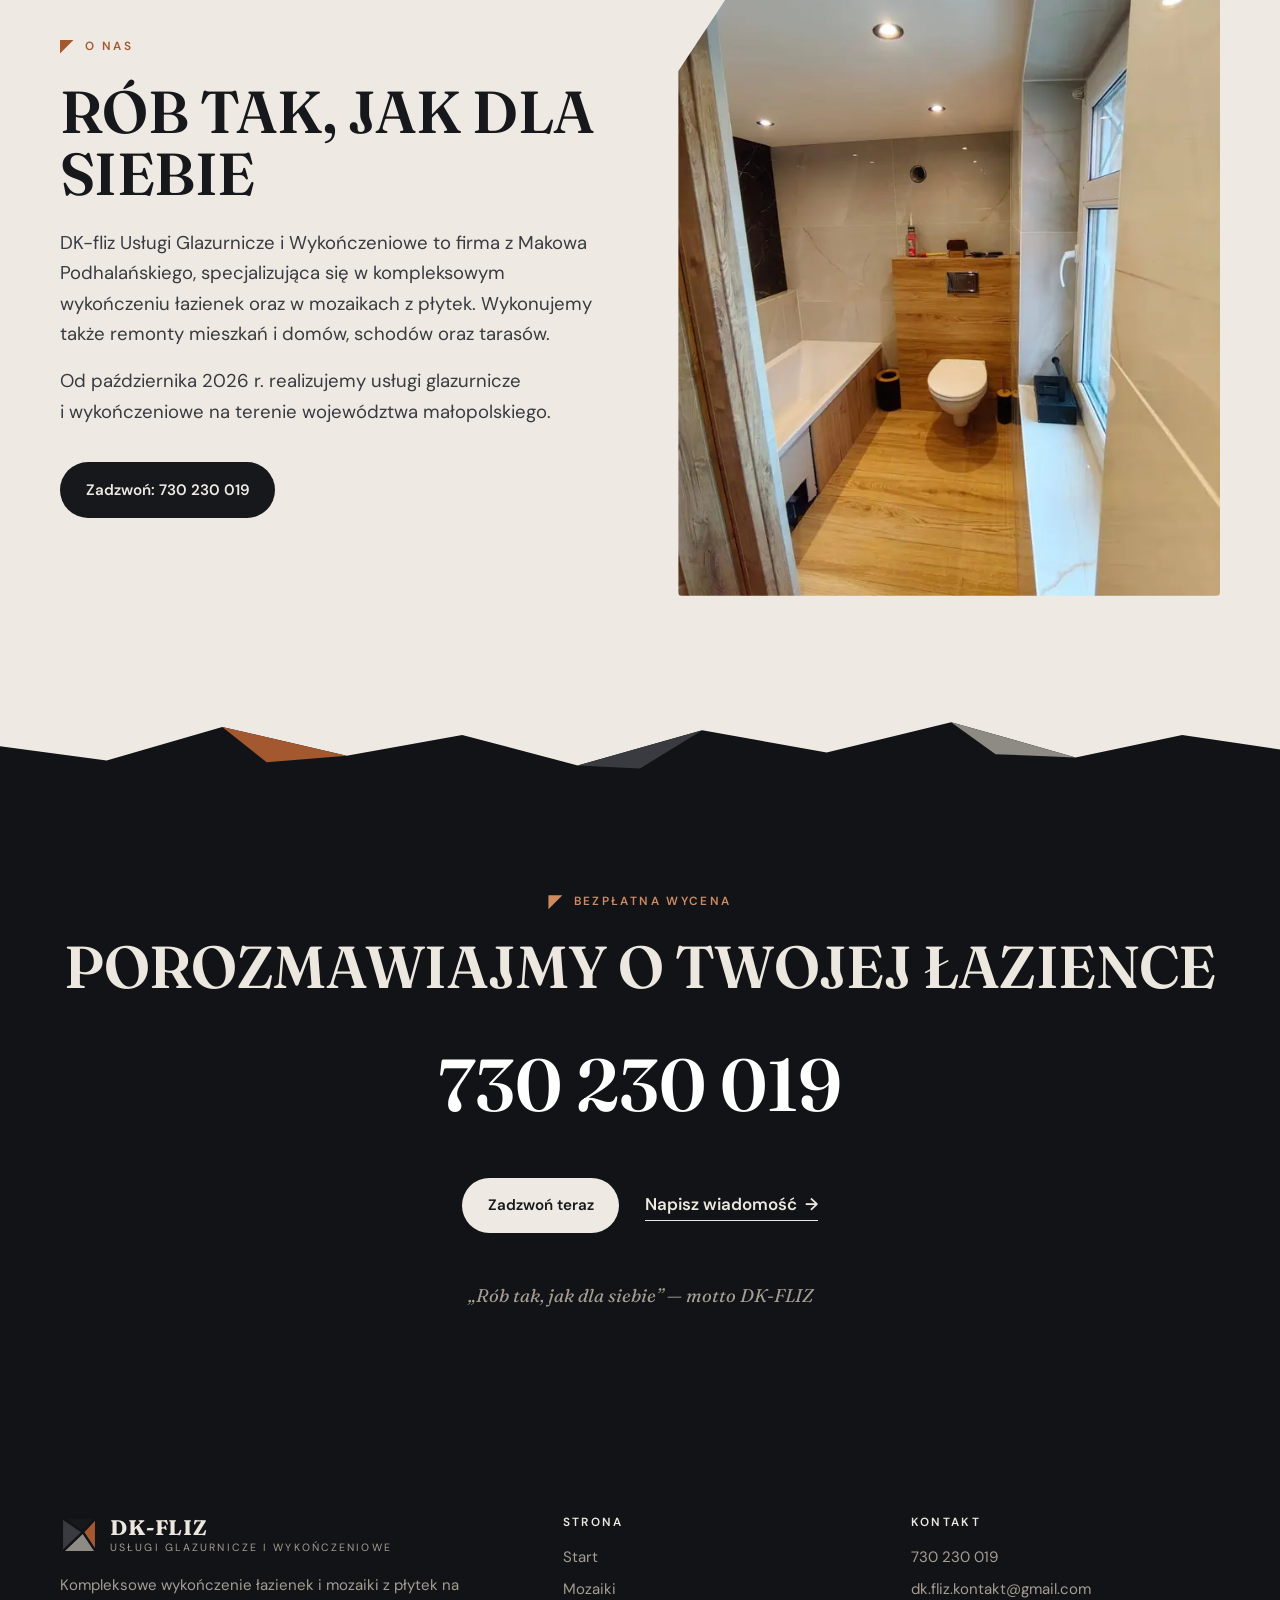
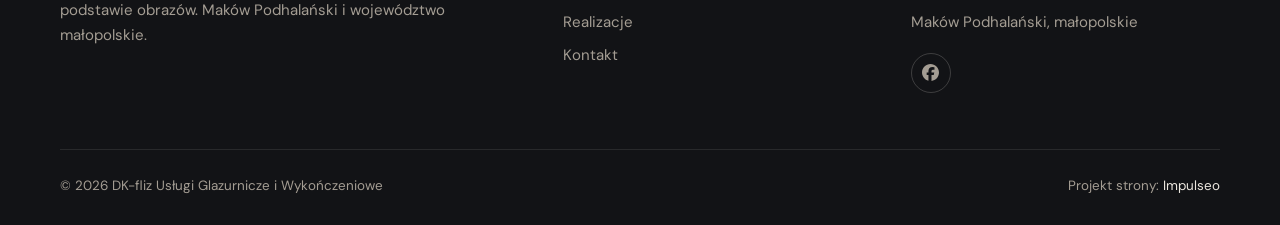
==== commit 57d13a19: "Mozaika bez efektu układania Co-Authored-By: Claude Opus 5.5 (1M context) <noreply@anthropic.com>" ====
--- a/index.html
+++ b/index.html
@@ -23,7 +23,7 @@
 <link rel="preconnect" href="https://fonts.googleapis.com">
 <link rel="preconnect" href="https://fonts.gstatic.com" crossorigin>
 <link href="https://fonts.googleapis.com/css2?family=Fraunces:ital,opsz,wght@0,9..144,500;0,9..144,600;0,9..144,700;1,9..144,500&family=DM+Sans:opsz,wght@9..40,400;9..40,500;9..40,600&display=swap" rel="stylesheet">
-<link rel="stylesheet" href="assets/styles.css?v=92a777eb">
+<link rel="stylesheet" href="assets/styles.css?v=3a4e36f5">
 </head>
 <body>
 
@@ -85,7 +85,7 @@
 <svg class="shards" viewBox="0 0 1440 80" preserveAspectRatio="none" aria-hidden="true" style="background:var(--dark)"><g style="transform-origin:center"><polygon points="0,80 0,44 120,62 250,20 390,56 520,30 650,68 790,24 930,52 1070,14 1210,58 1330,30 1440,48 1440,80" fill="var(--paper)"/><polygon points="250,20 390,56 300,64" fill="#A3582F"/><polygon points="1070,14 1210,58 1120,54" fill="#8E8A84"/><polygon points="650,68 790,24 720,72" fill="#3A3B40"/></g></svg>
 <section class="sec">
   <div class="wrap mz-split">
-    <div class="mz-assemble reveal" data-cols="4" data-rows="5"><img src="img/mozaika-kot-czarny.webp" alt="Mozaika z płytek — czarny kot na białej ścianie" width="1350" height="1800" loading="lazy" decoding="async"></div>
+    <div class="mz-photo reveal"><img src="img/mozaika-kot-czarny.webp" alt="Mozaika z płytek — czarny kot na białej ścianie" width="1350" height="1800" loading="lazy" decoding="async"></div>
     <div class="mz-copy reveal">
       <span class="eyebrow">Znak rozpoznawczy</span>
       <h2 class="h2">Mozaika z&nbsp;płytek na podstawie <em>obrazu</em></h2>
@@ -240,6 +240,6 @@
 </footer>
 <div class="sticky-call"><a class="sc-call" href="tel:+48730230019"><svg viewBox="0 0 24 24" fill="none" aria-hidden="true"><path d="M6.6 10.8a15.5 15.5 0 0 0 6.6 6.6l2.2-2.2a1 1 0 0 1 1-.24 11.4 11.4 0 0 0 3.6.58 1 1 0 0 1 1 1V20a1 1 0 0 1-1 1A17 17 0 0 1 3 4a1 1 0 0 1 1-1h3.5a1 1 0 0 1 1 1c0 1.25.2 2.46.58 3.6a1 1 0 0 1-.25 1l-2.23 2.2Z" fill="currentColor"/></svg> Zadzwoń</a><a class="sc-quote" href="kontakt.html">Bezpłatna wycena</a></div>
 
-<script src="assets/main.js?v=54503c28"></script>
+<script src="assets/main.js?v=1b0484b2"></script>
 </body>
 </html>
--- a/assets/styles.css
+++ b/assets/styles.css
@@ -335,7 +335,7 @@
   .hero-inner{padding-block:24px 64px}
   .slot{right:16px;bottom:auto;top:calc(78px + 46svh - 120px)}
   .mz-split,.contact-grid,.pagehead-grid{grid-template-columns:1fr}
-  .mz-assemble{max-width:520px;width:100%;margin-inline:auto}
+  .mz-photo{max-width:520px;width:100%;margin-inline:auto}
   .pagehead{padding-top:118px}
   .pagehead-art{min-height:300px;margin-inline:calc(var(--gutter) * -1);clip-path:polygon(0 14%,62% 0,100% 10%,100% 100%,0 100%)}
   .pagehead-copy{padding-bottom:0}
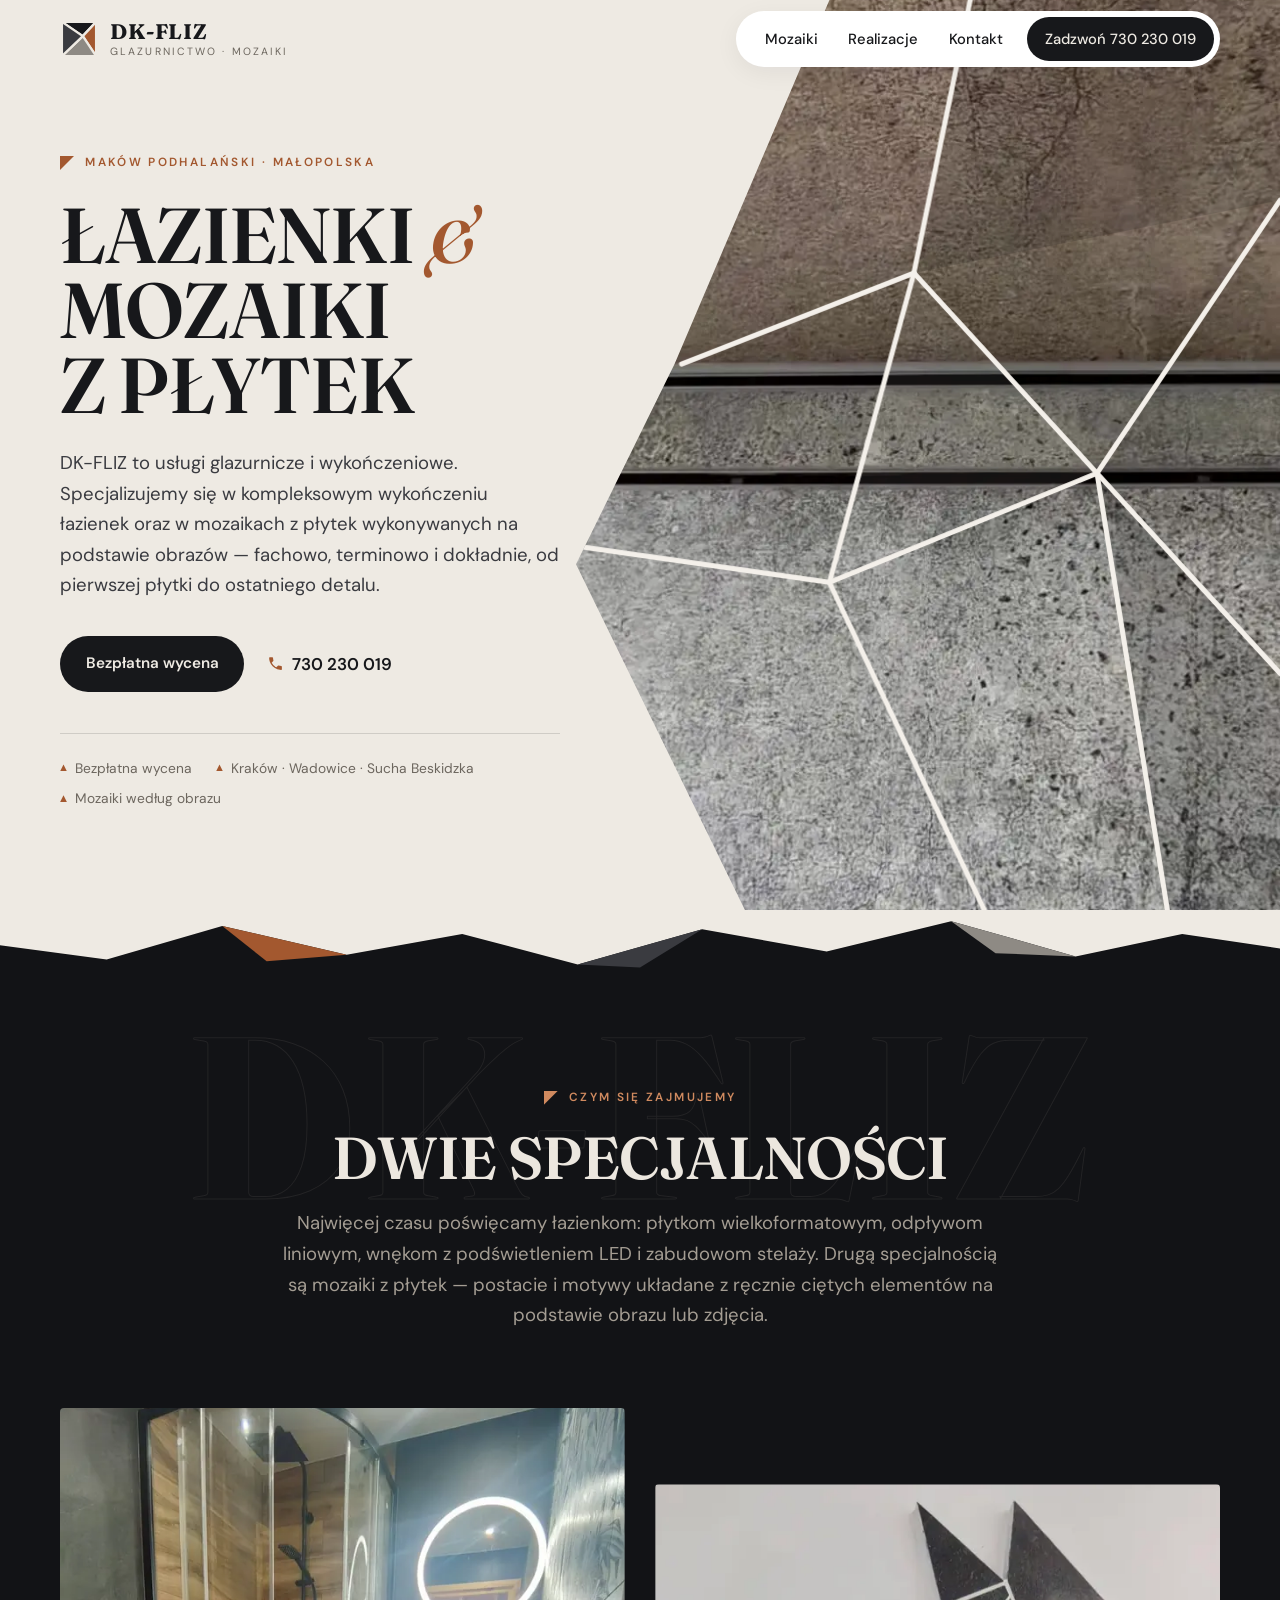
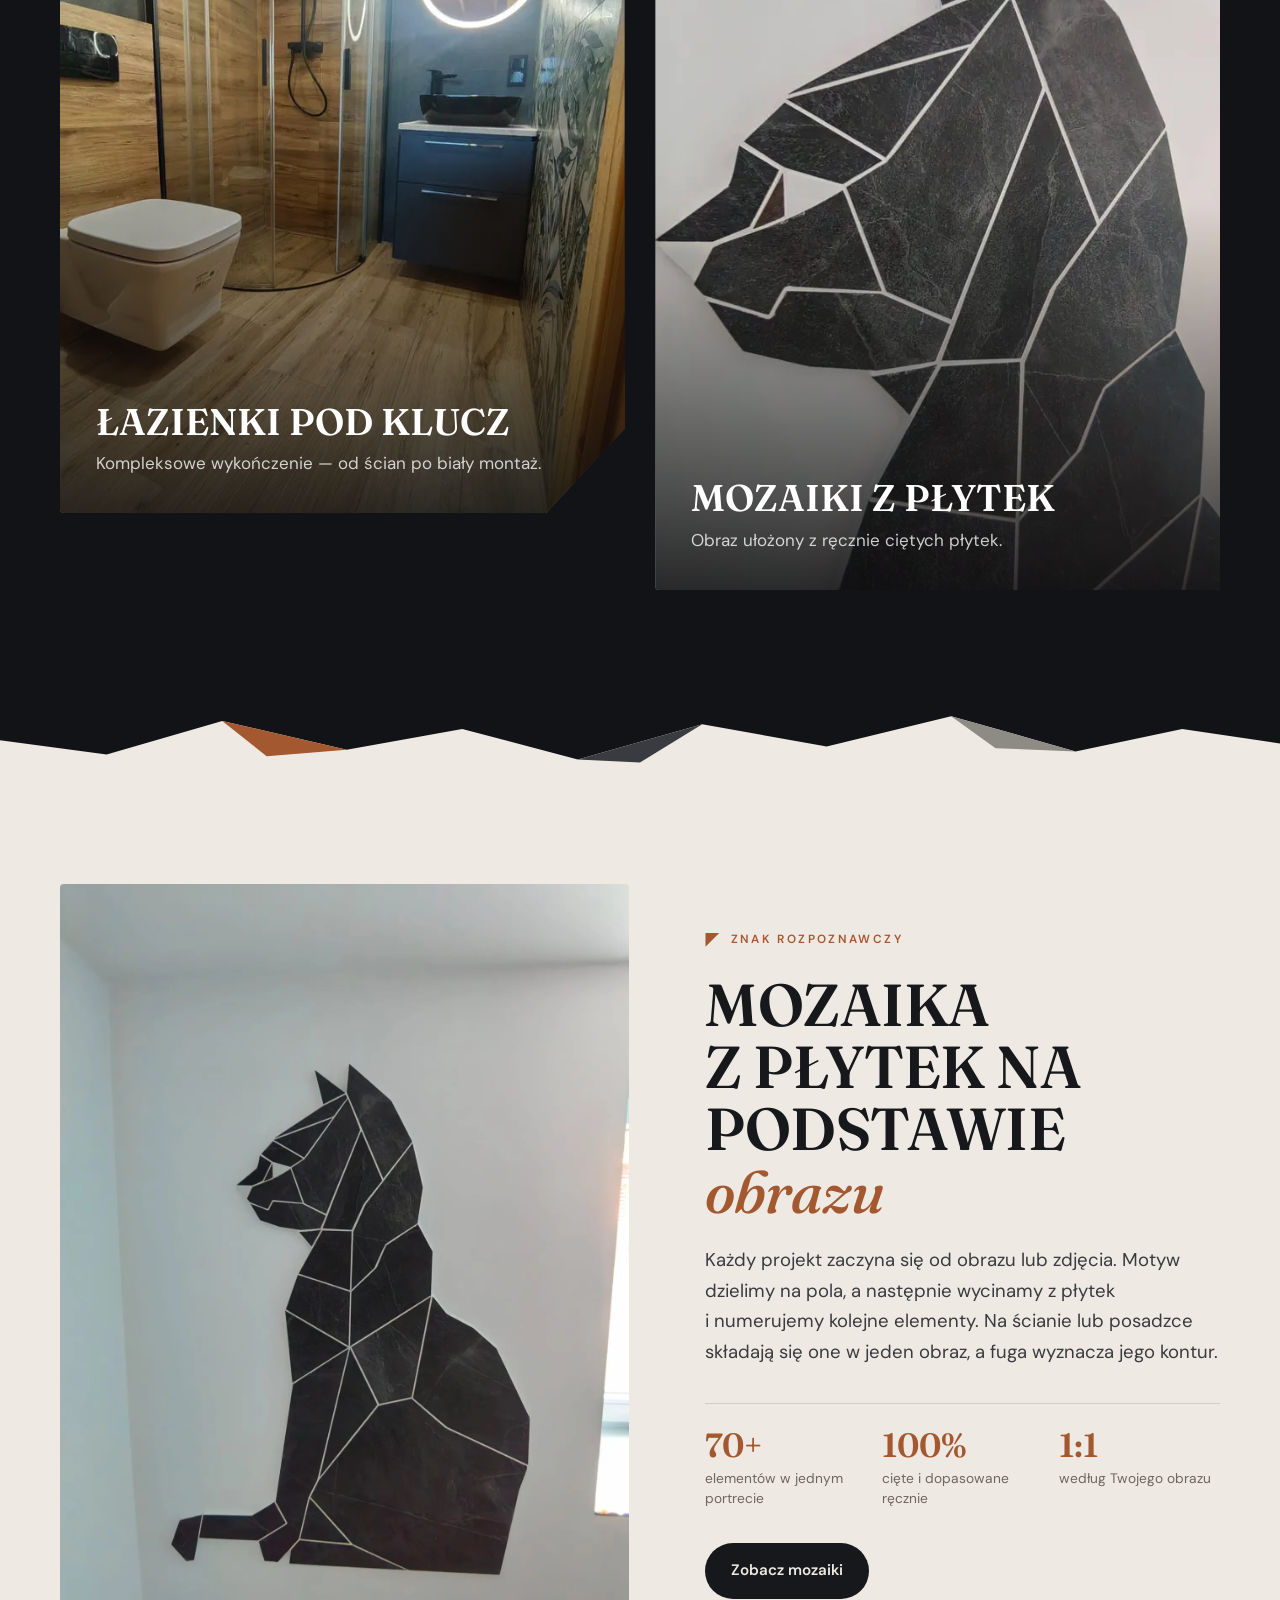
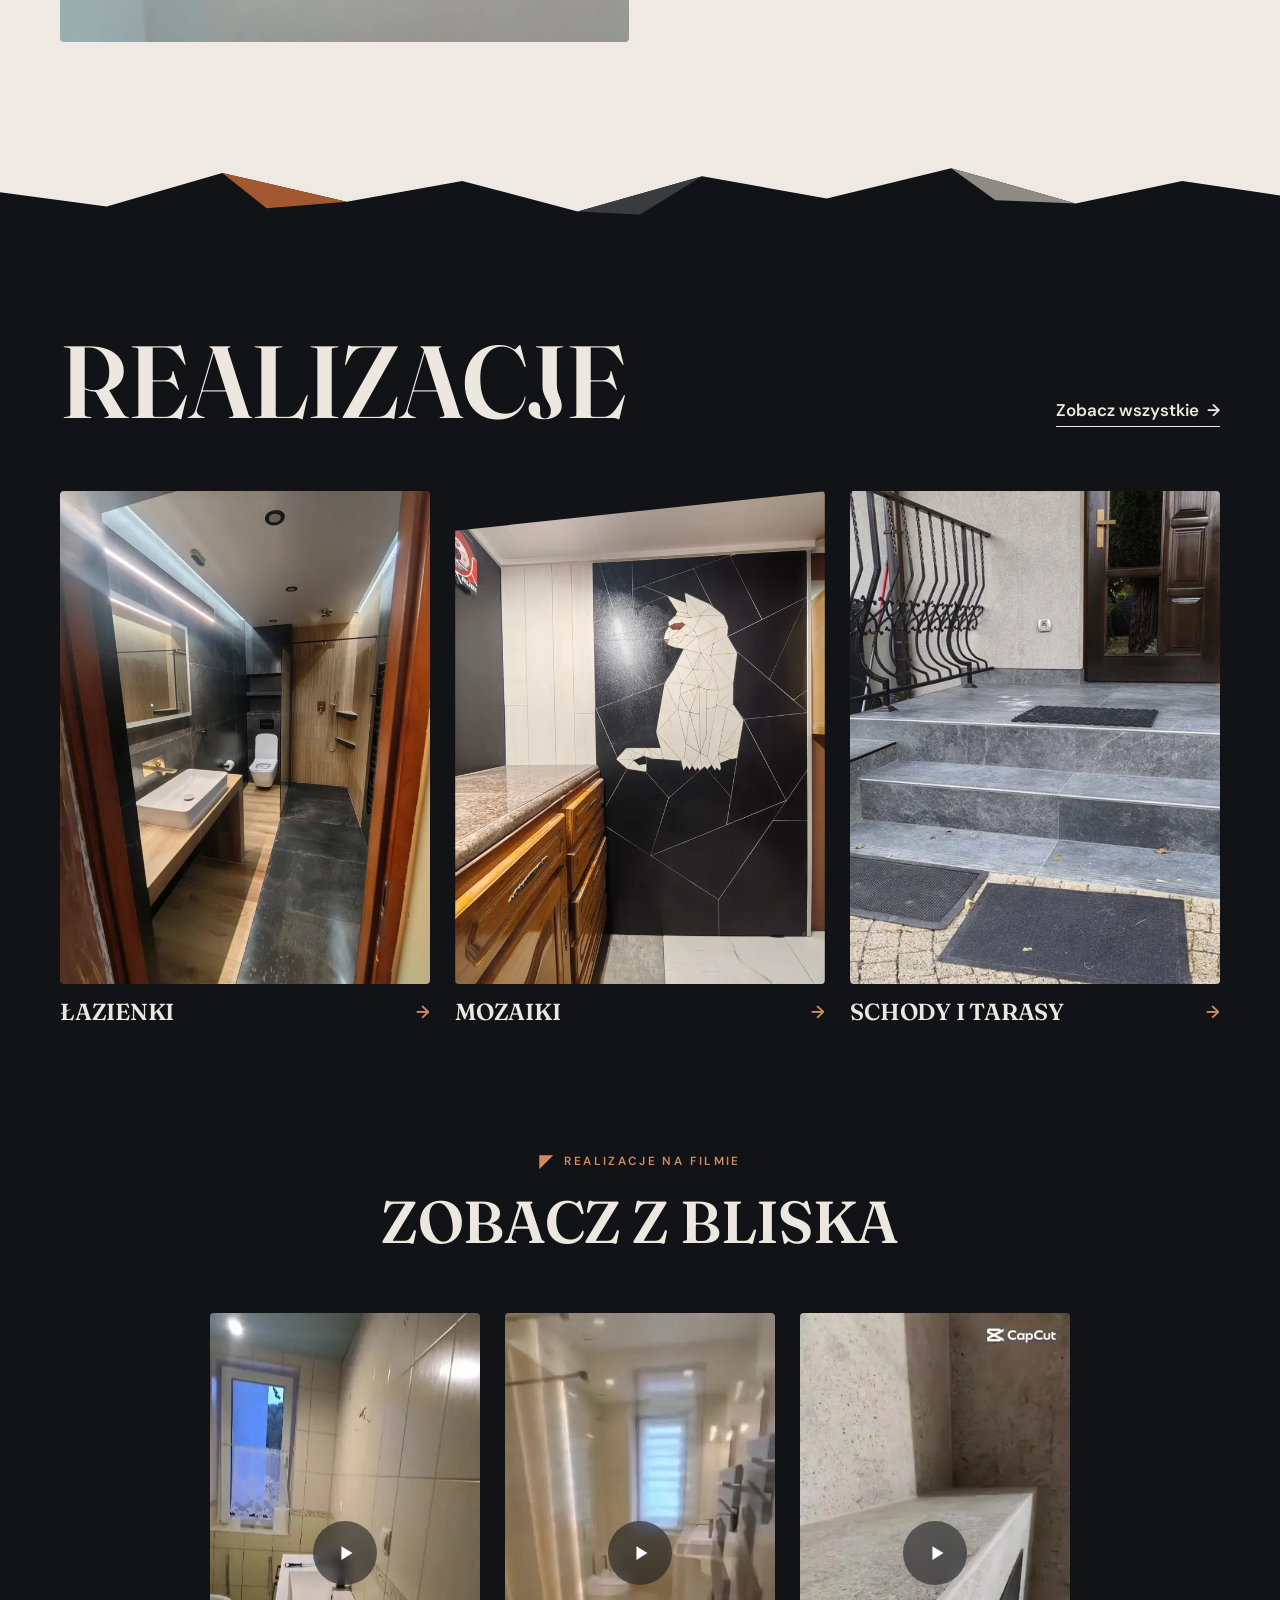
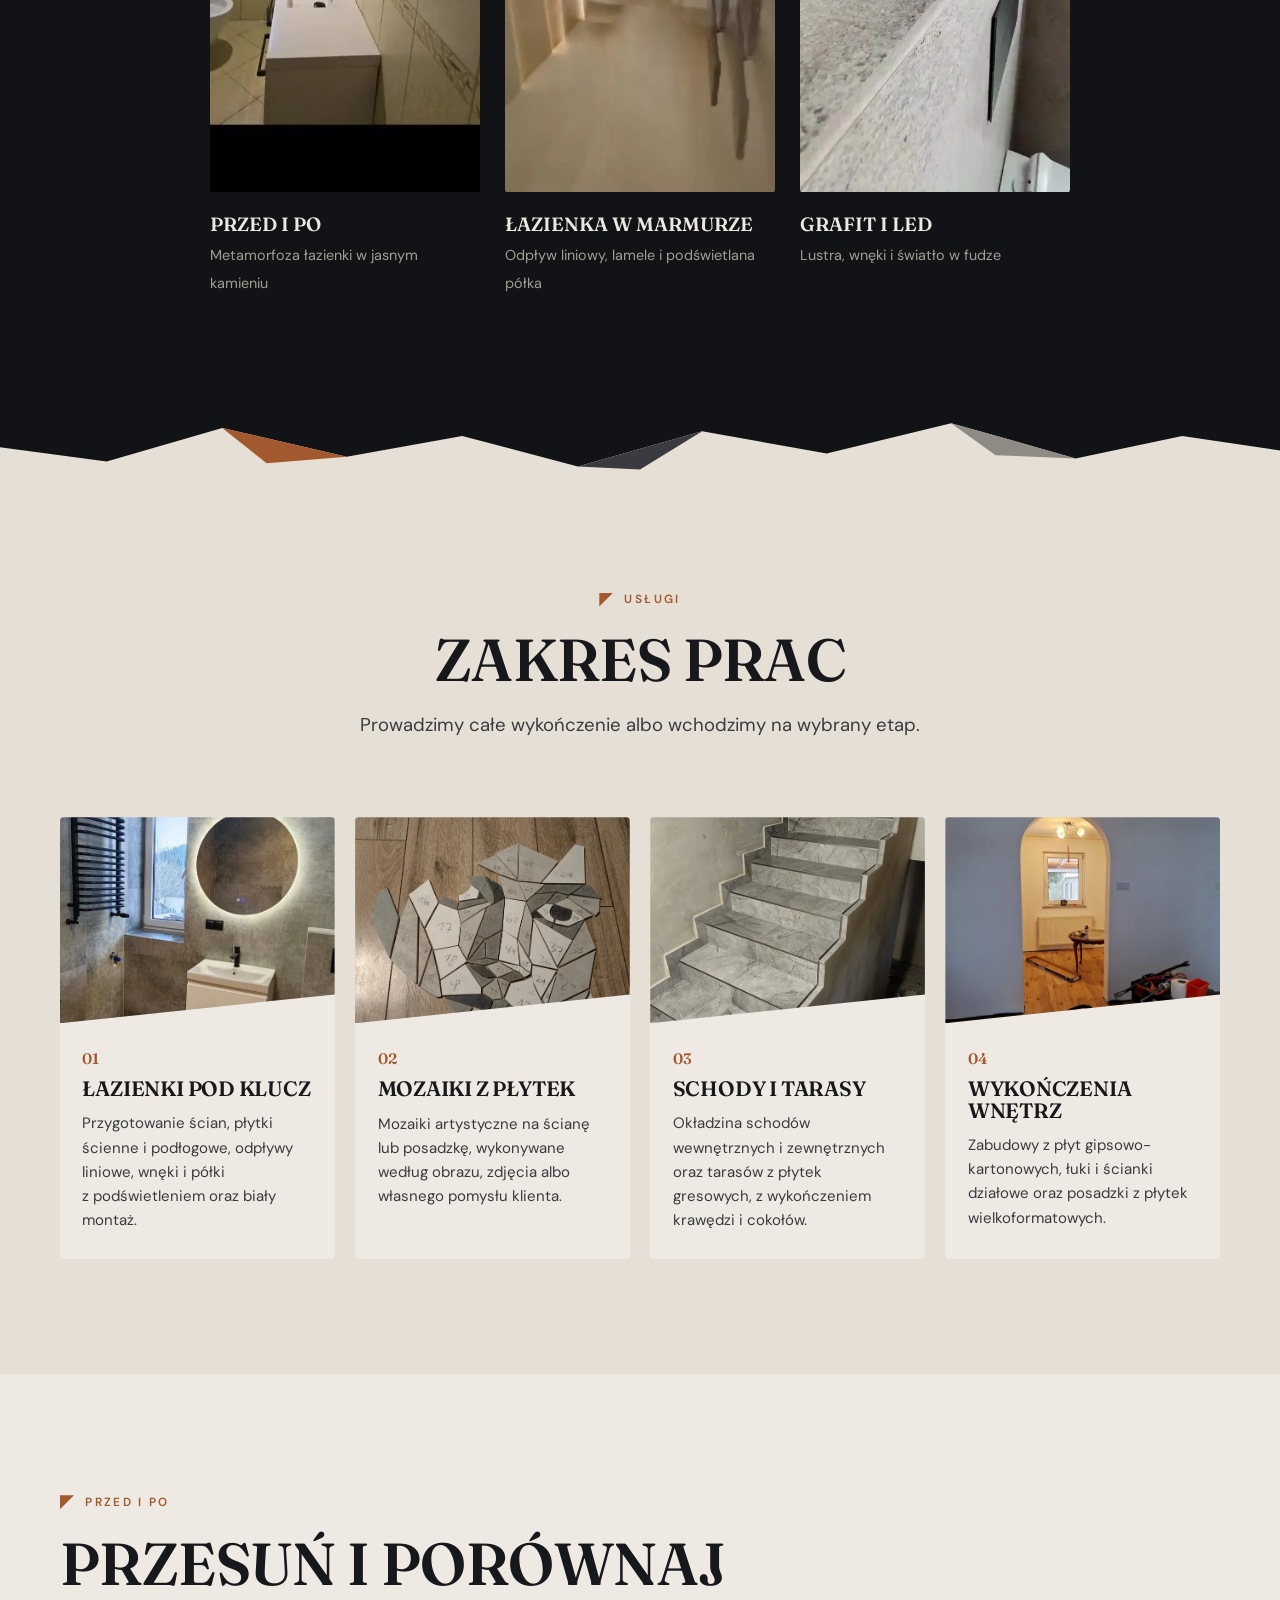
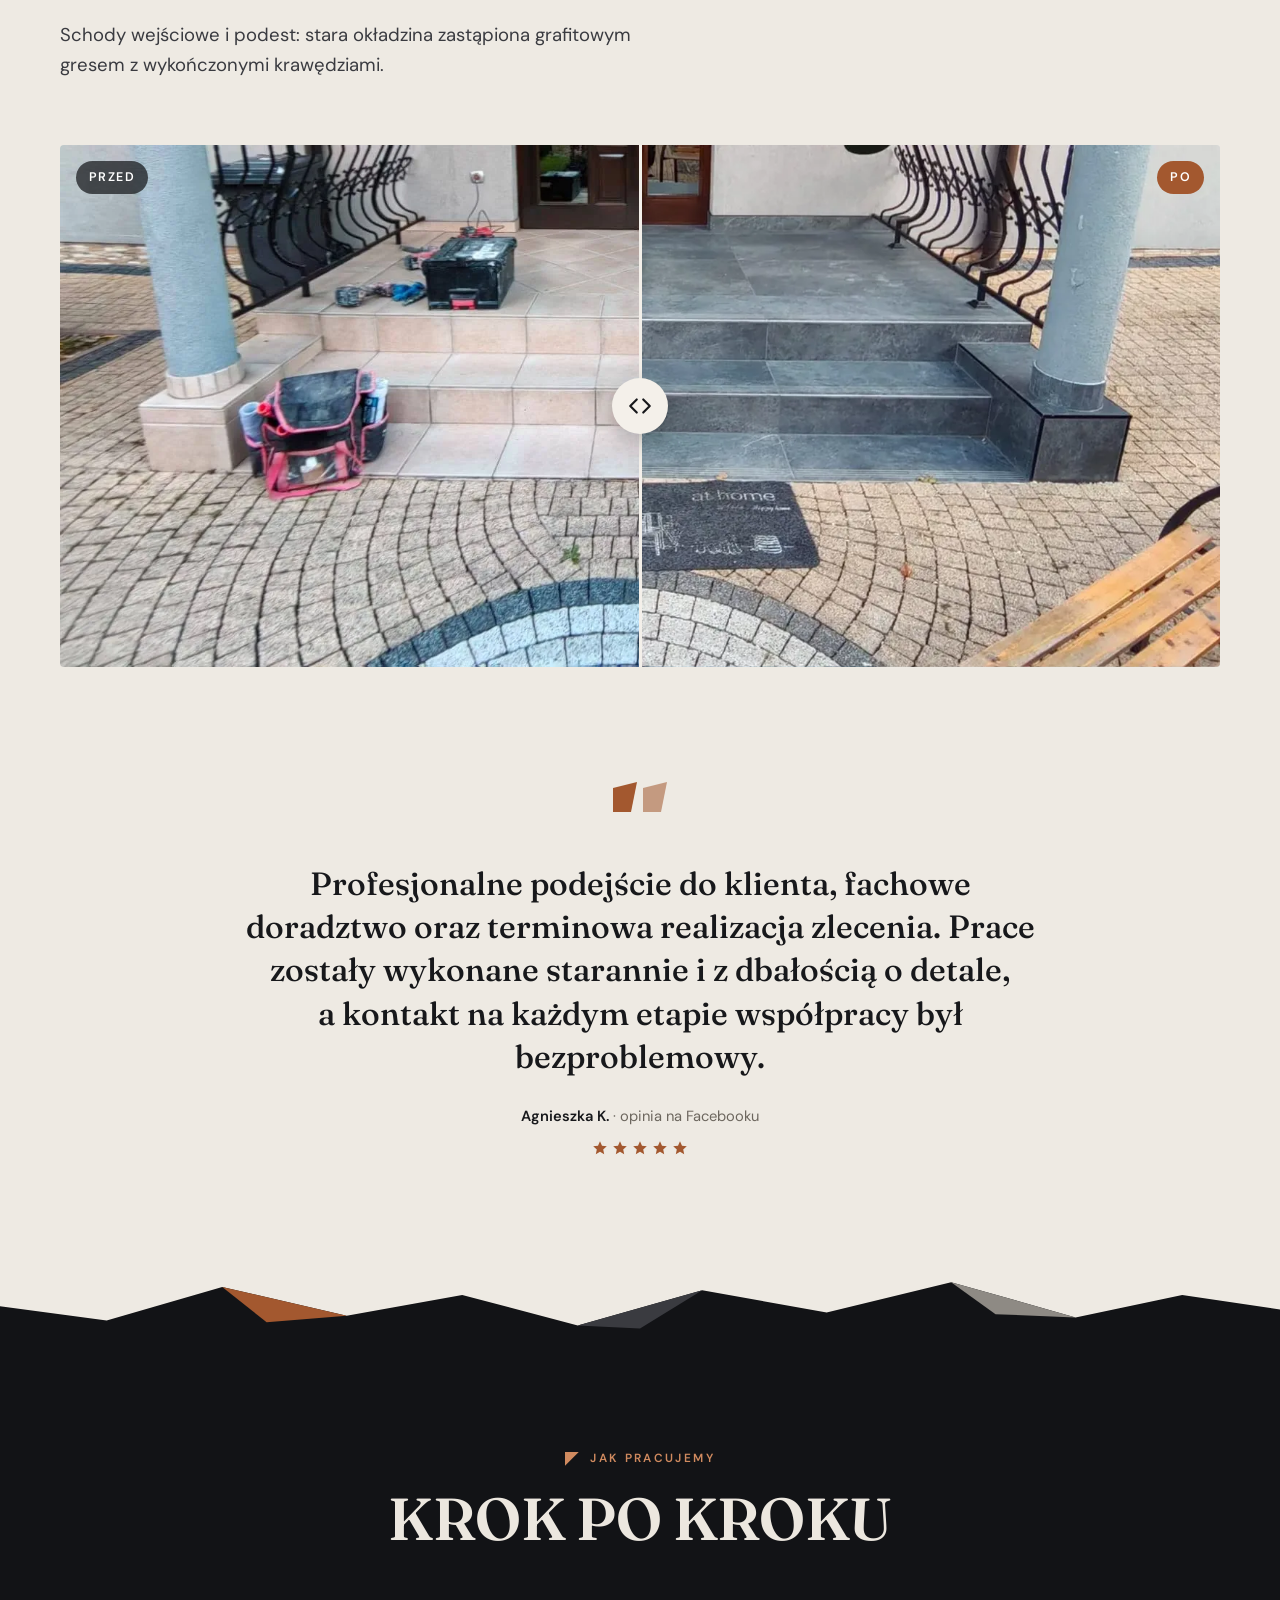
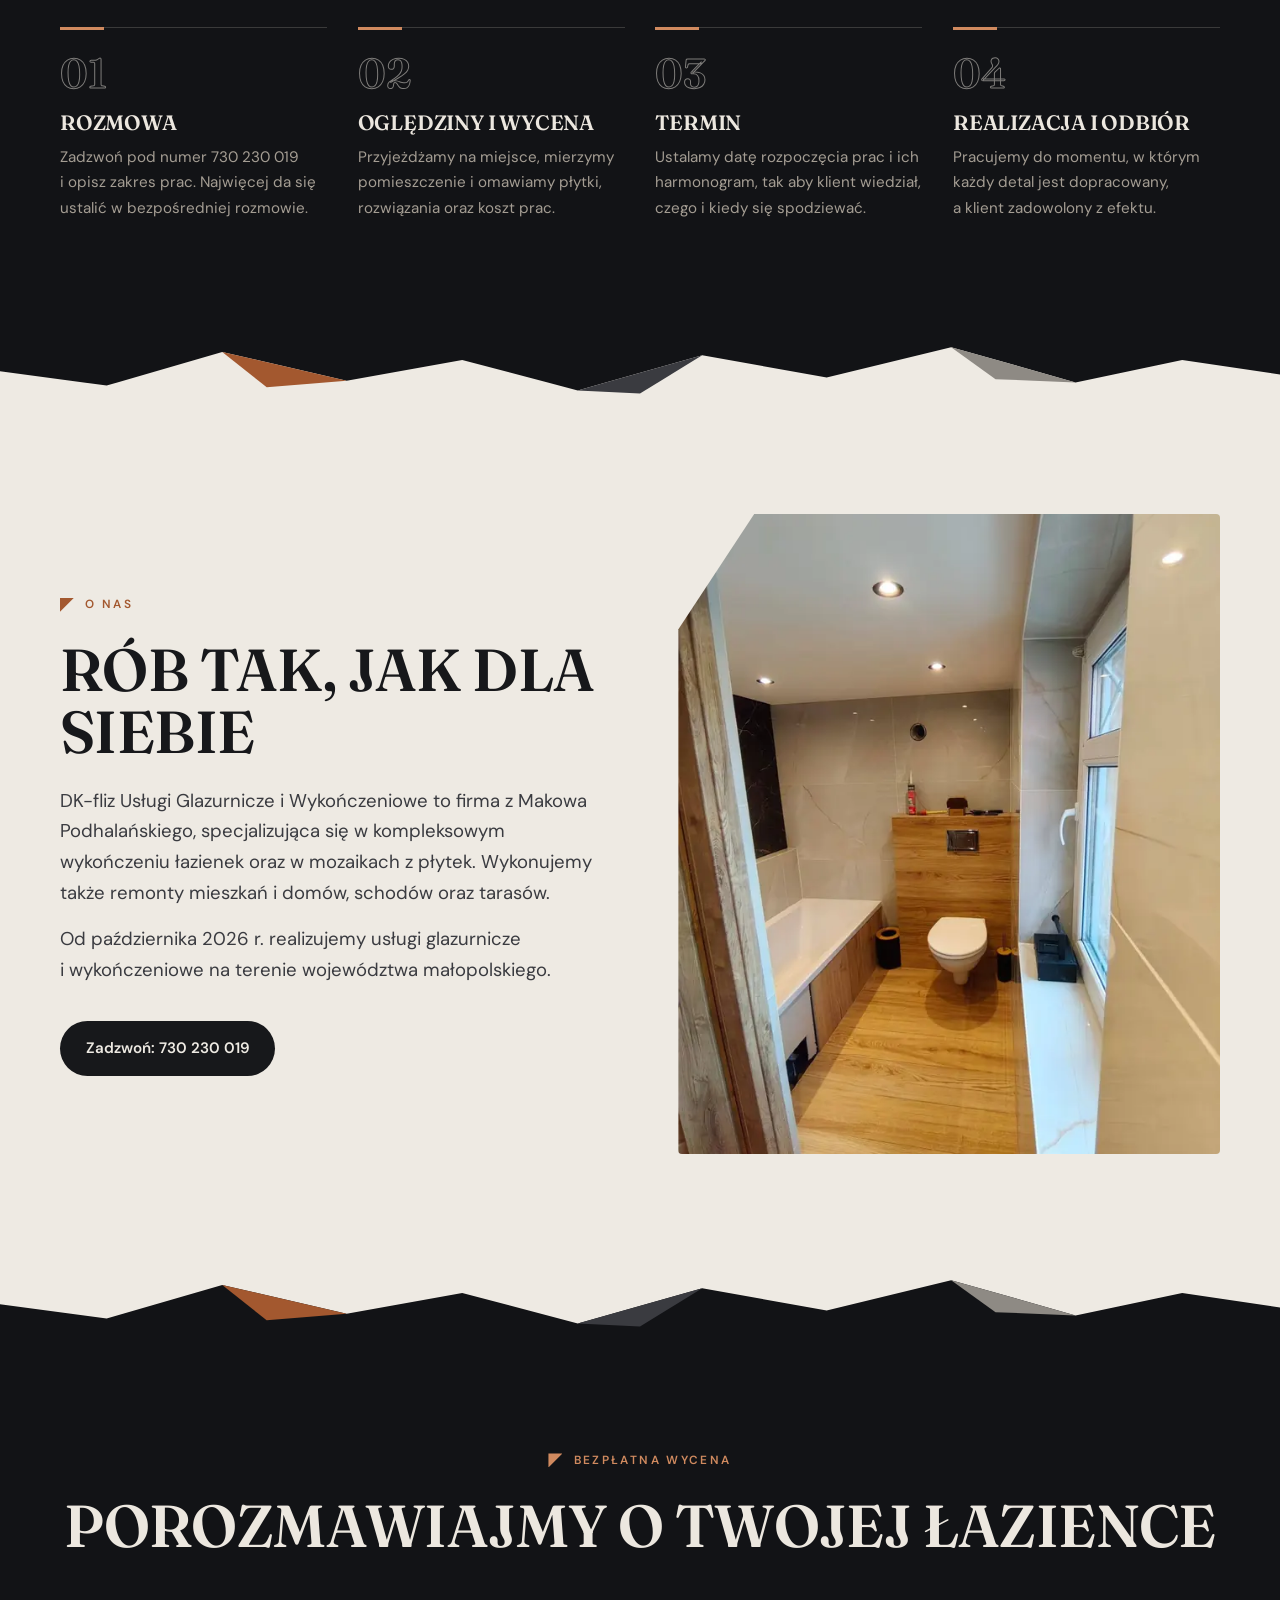
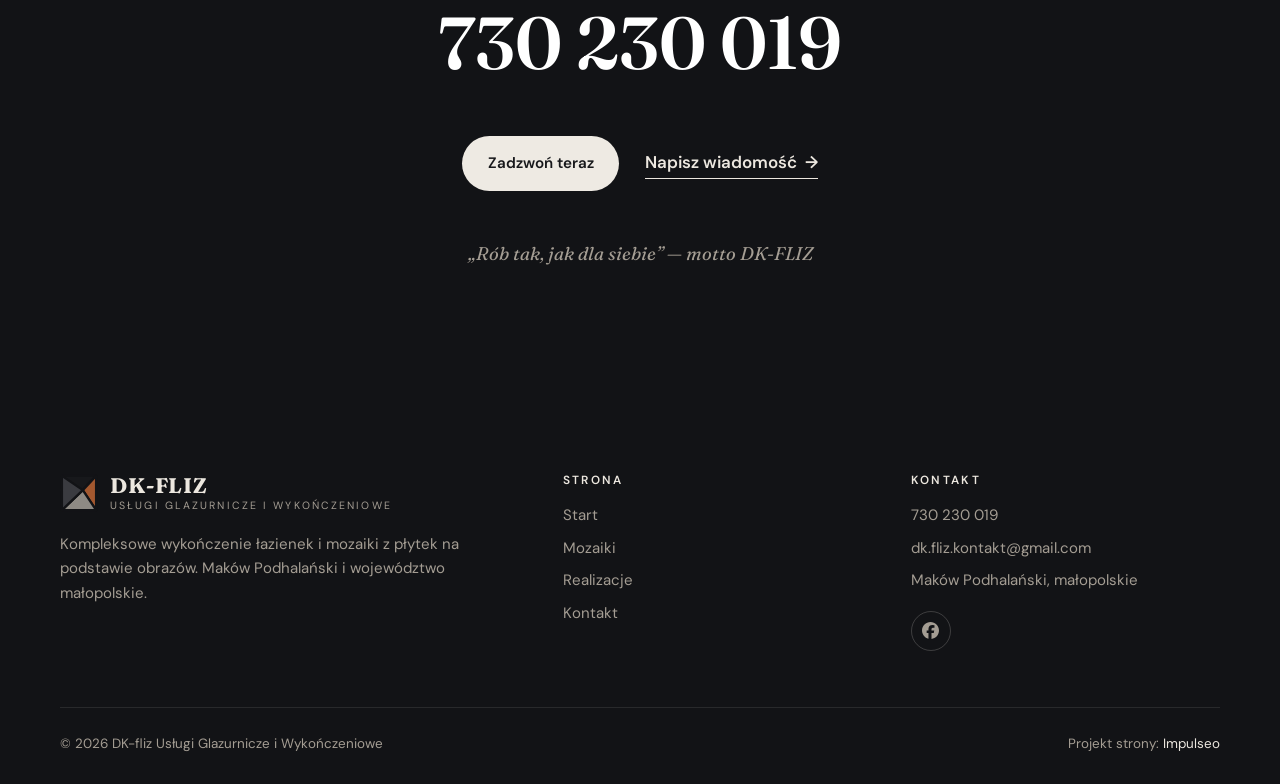
==== commit c53a1489: "Style zdjęcia mozaiki Co-Authored-By: Claude Opus 5.5 (1M context) <noreply@anthropic.com>" ====
--- a/index.html
+++ b/index.html
@@ -23,7 +23,7 @@
 <link rel="preconnect" href="https://fonts.googleapis.com">
 <link rel="preconnect" href="https://fonts.gstatic.com" crossorigin>
 <link href="https://fonts.googleapis.com/css2?family=Fraunces:ital,opsz,wght@0,9..144,500;0,9..144,600;0,9..144,700;1,9..144,500&family=DM+Sans:opsz,wght@9..40,400;9..40,500;9..40,600&display=swap" rel="stylesheet">
-<link rel="stylesheet" href="assets/styles.css?v=3a4e36f5">
+<link rel="stylesheet" href="assets/styles.css?v=66a3d59e">
 </head>
 <body>
 
--- a/assets/styles.css
+++ b/assets/styles.css
@@ -126,13 +126,10 @@
 .feature-ttl{display:block;font-family:var(--serif);font-size:clamp(1.6rem,1.2rem + 1.4vw,2.5rem);font-weight:600;text-transform:uppercase;line-height:1}
 .feature-sub{display:block;margin-top:.6rem;color:rgba(255,255,255,.78)}
 
-/* mozaika składana z odłamków */
+/* mozaika — zdjęcie + opis */
 .mz-split{display:grid;grid-template-columns:1.05fr .95fr;gap:clamp(36px,6vw,96px);align-items:center}
-.mz-assemble{position:relative;aspect-ratio:3/4;background:var(--ink-soft);border-radius:4px;overflow:hidden}
-.mz-assemble .pc{position:absolute;inset:0;background-size:cover;background-position:center;transition:transform 1.1s var(--ease),opacity .8s var(--ease);will-change:transform}
-.mz-assemble:not(.is-in) .pc{opacity:0}
-.mz-assemble img{width:100%;height:100%;object-fit:cover}
-.mz-assemble.has-js img{visibility:hidden}
+.mz-photo{aspect-ratio:3/4;overflow:hidden;border-radius:4px}
+.mz-photo img{width:100%;height:100%;object-fit:cover}
 .mz-copy .h2{margin:1.2rem 0 1.4rem}
 .mz-copy .lead+.lead{margin-top:1rem}
 .mz-facts{display:grid;grid-template-columns:repeat(3,1fr);gap:1rem;margin:2.2rem 0;border-top:1px solid var(--line);padding-top:1.6rem}
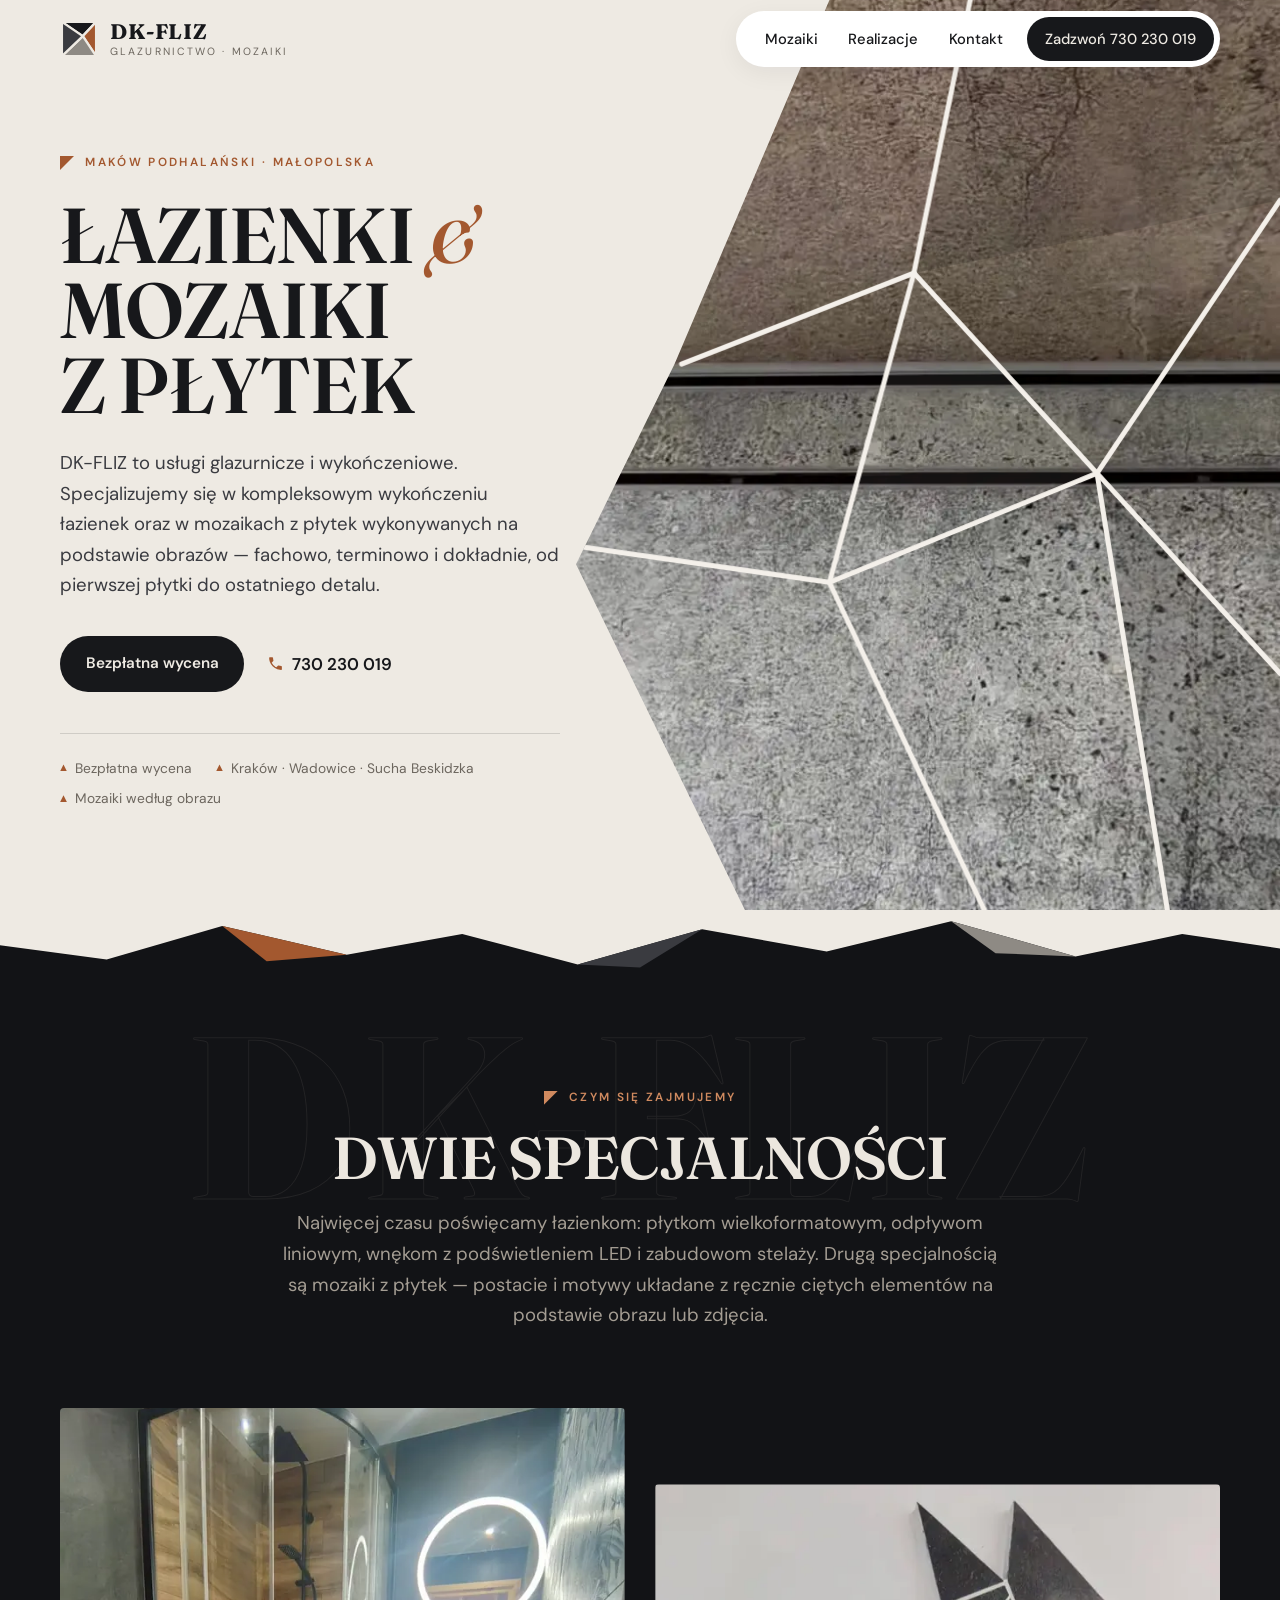
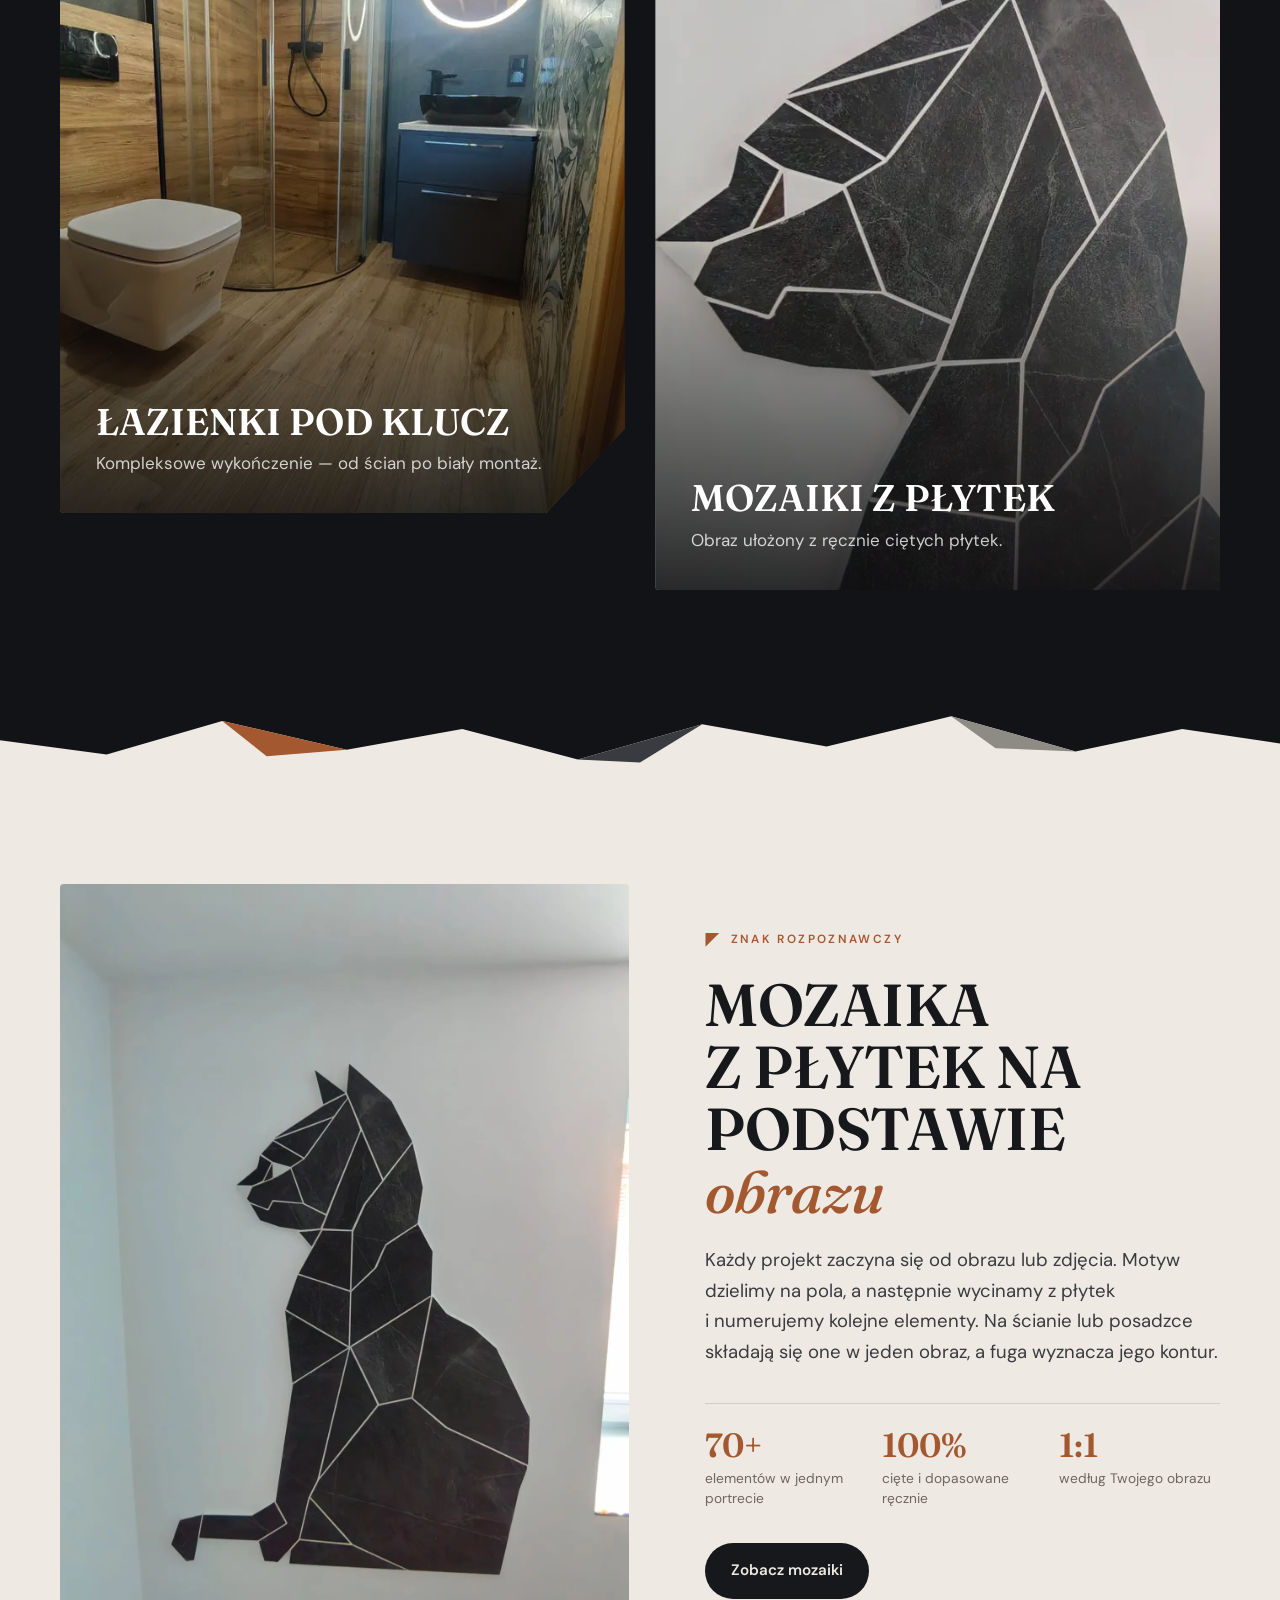
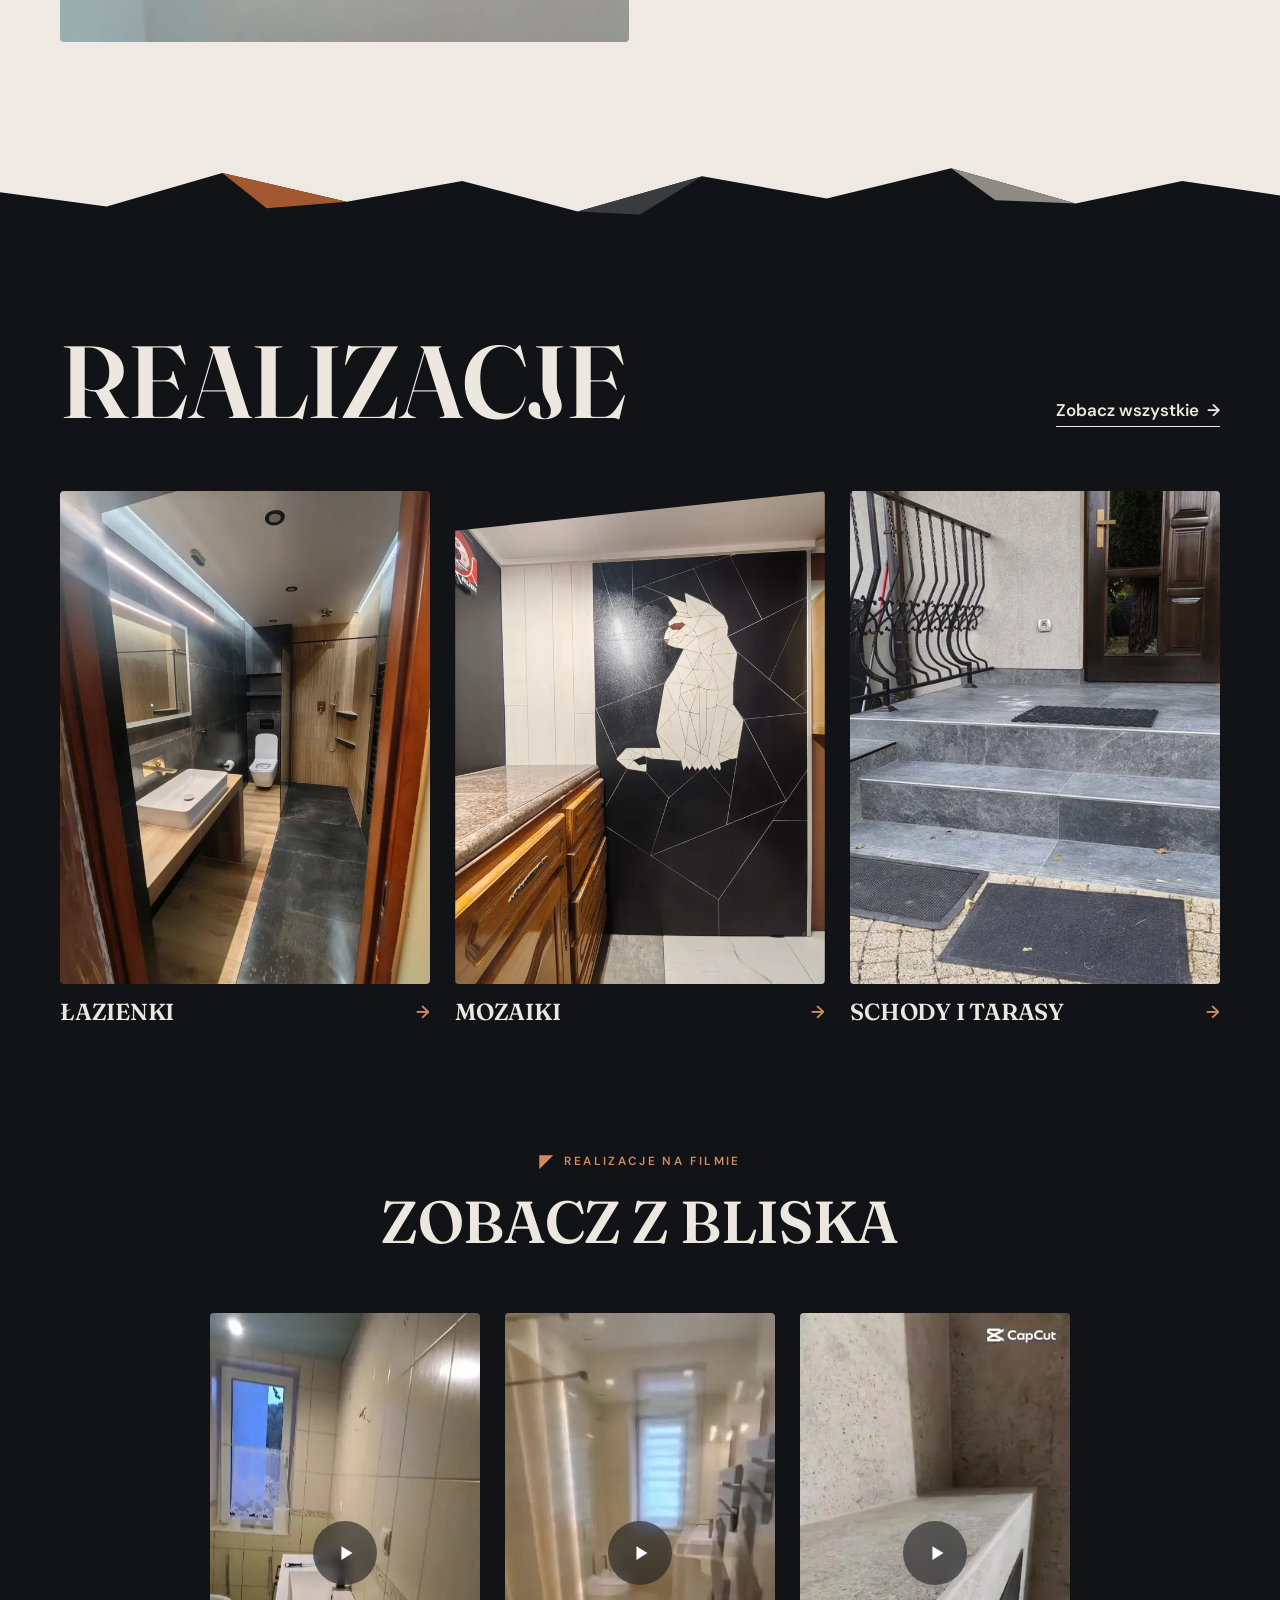
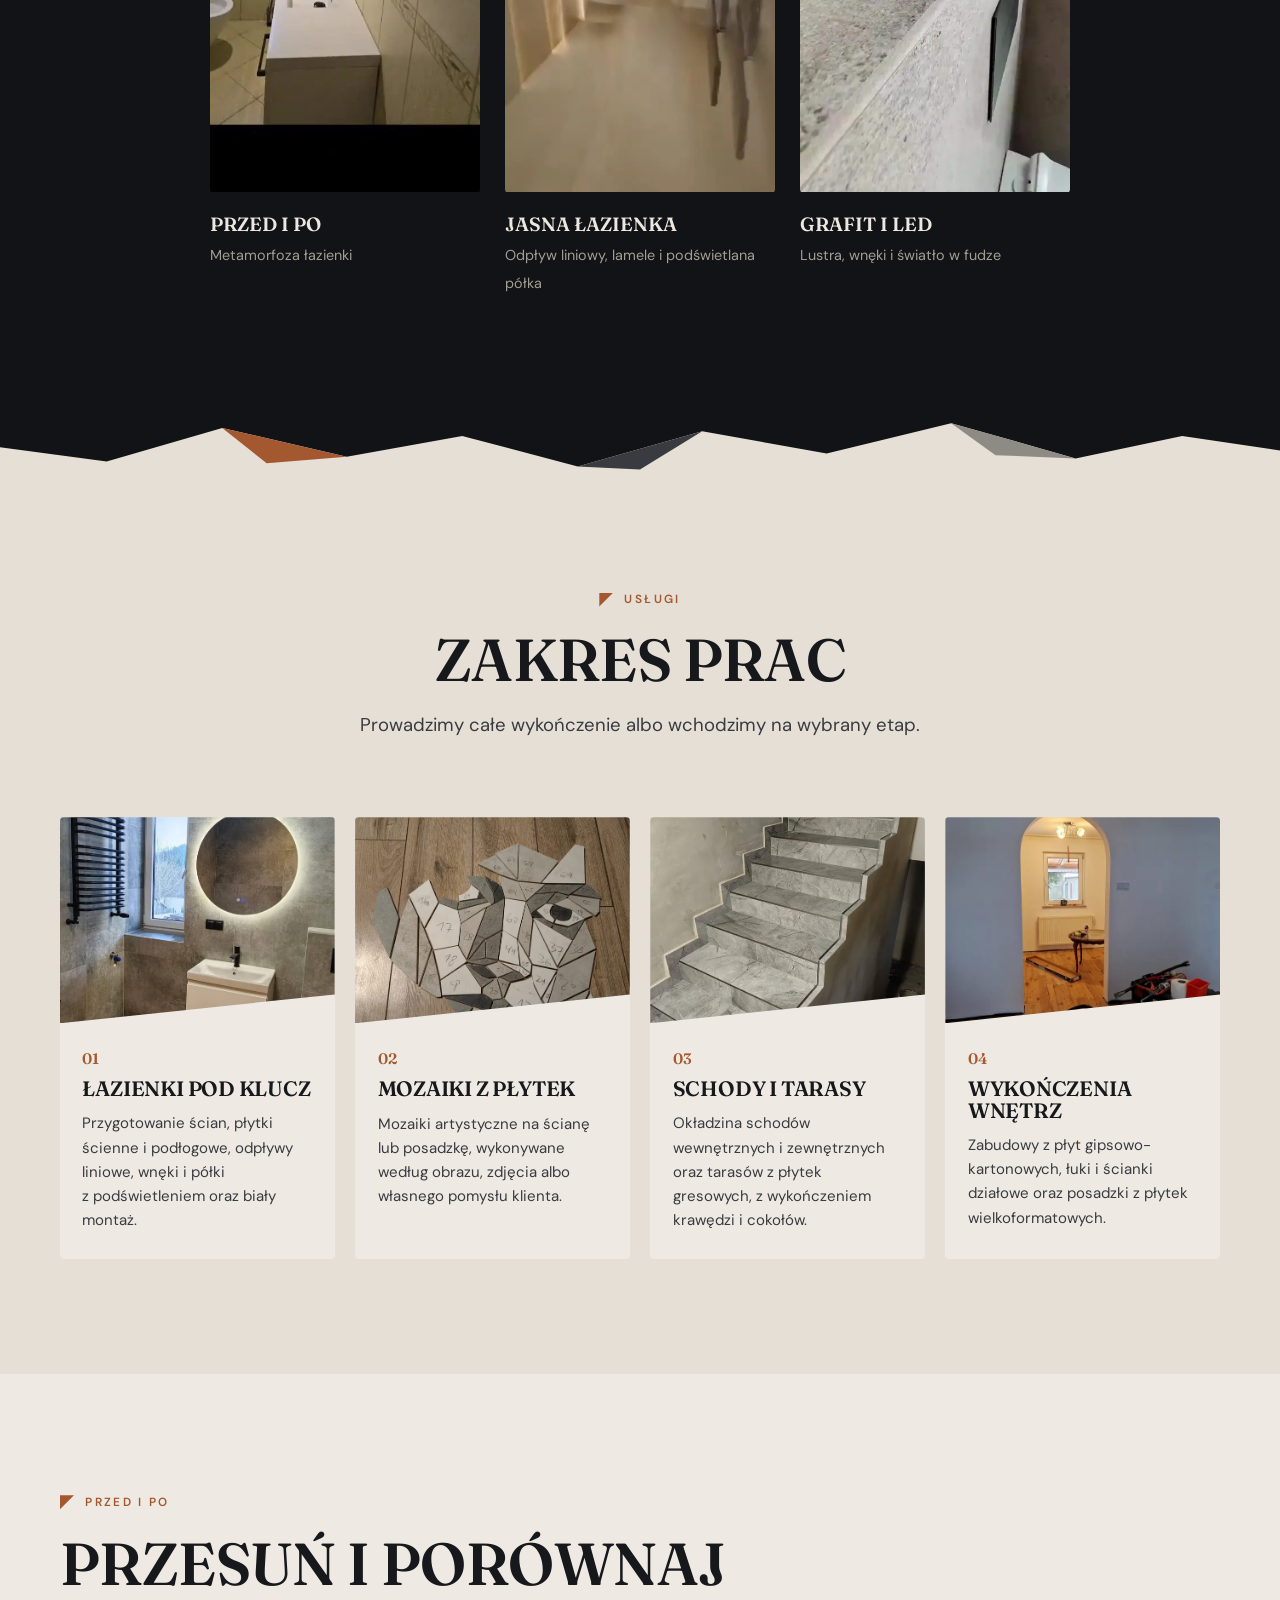
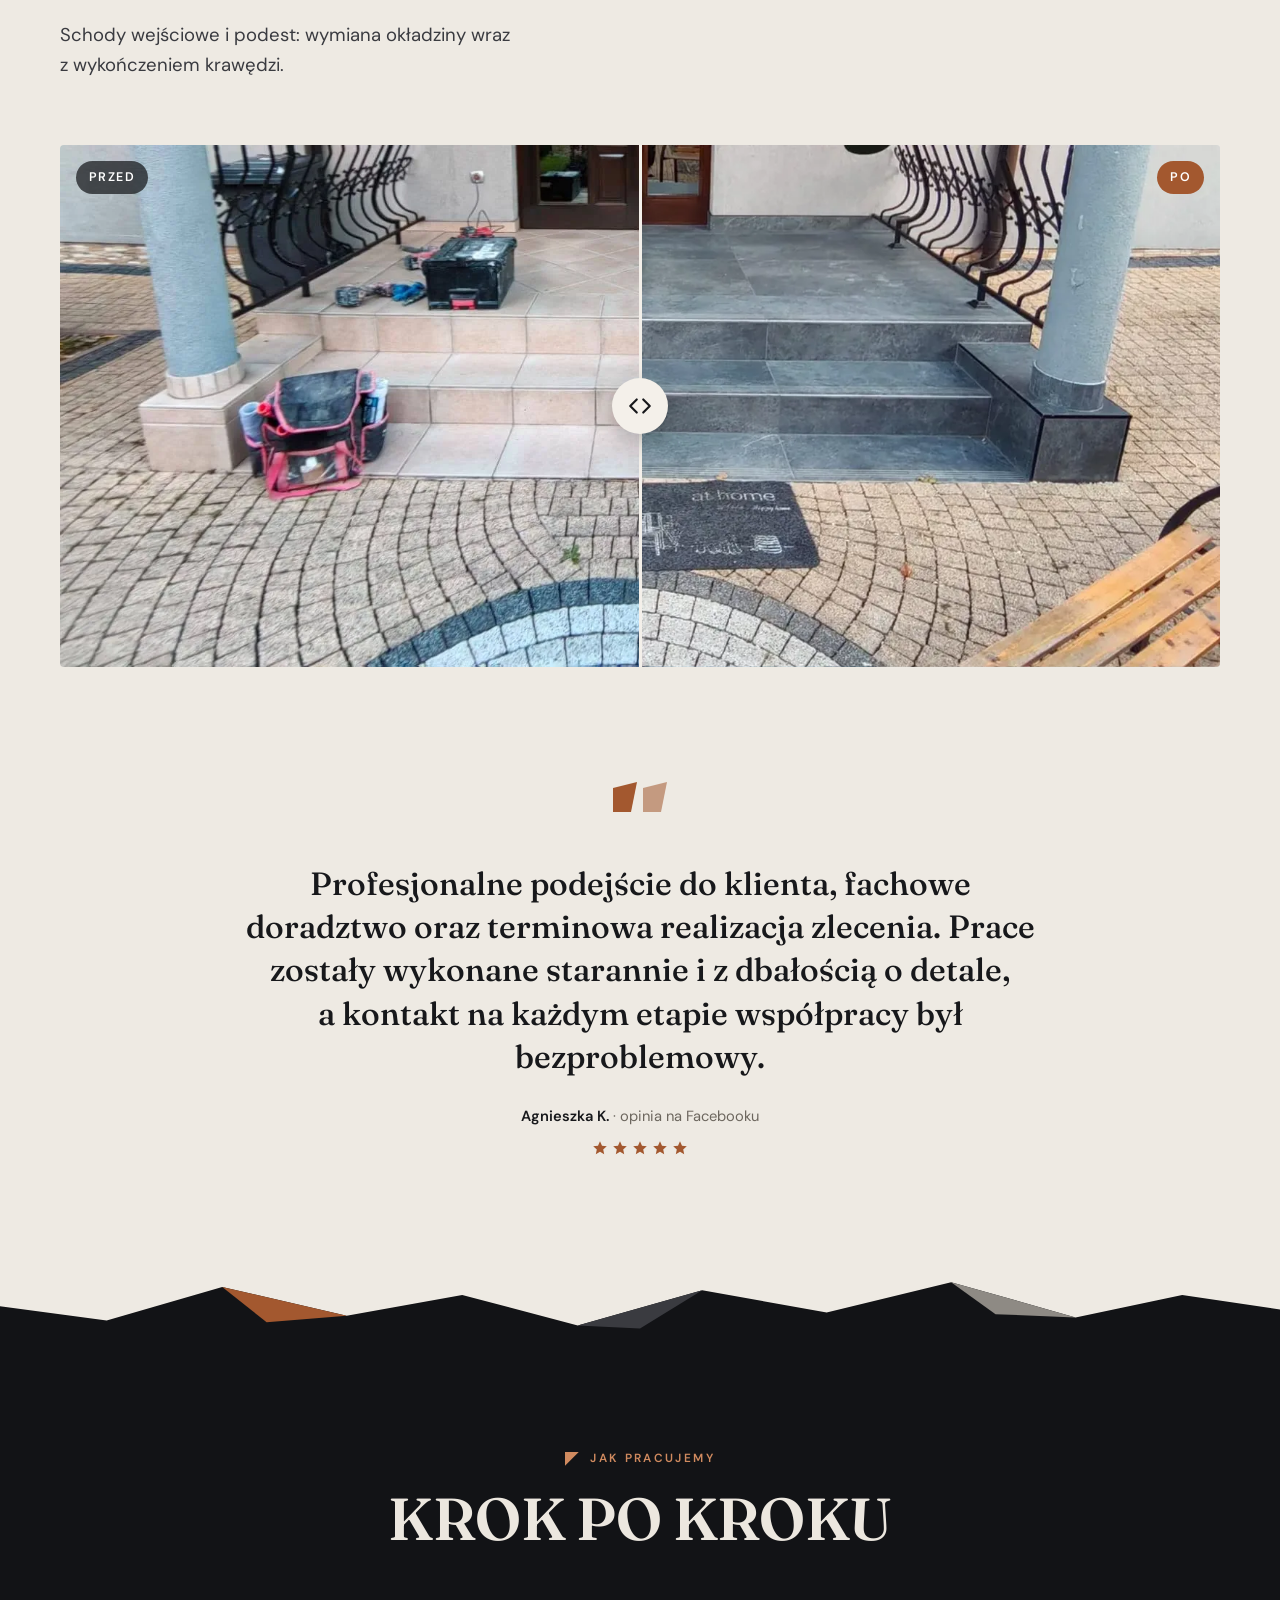
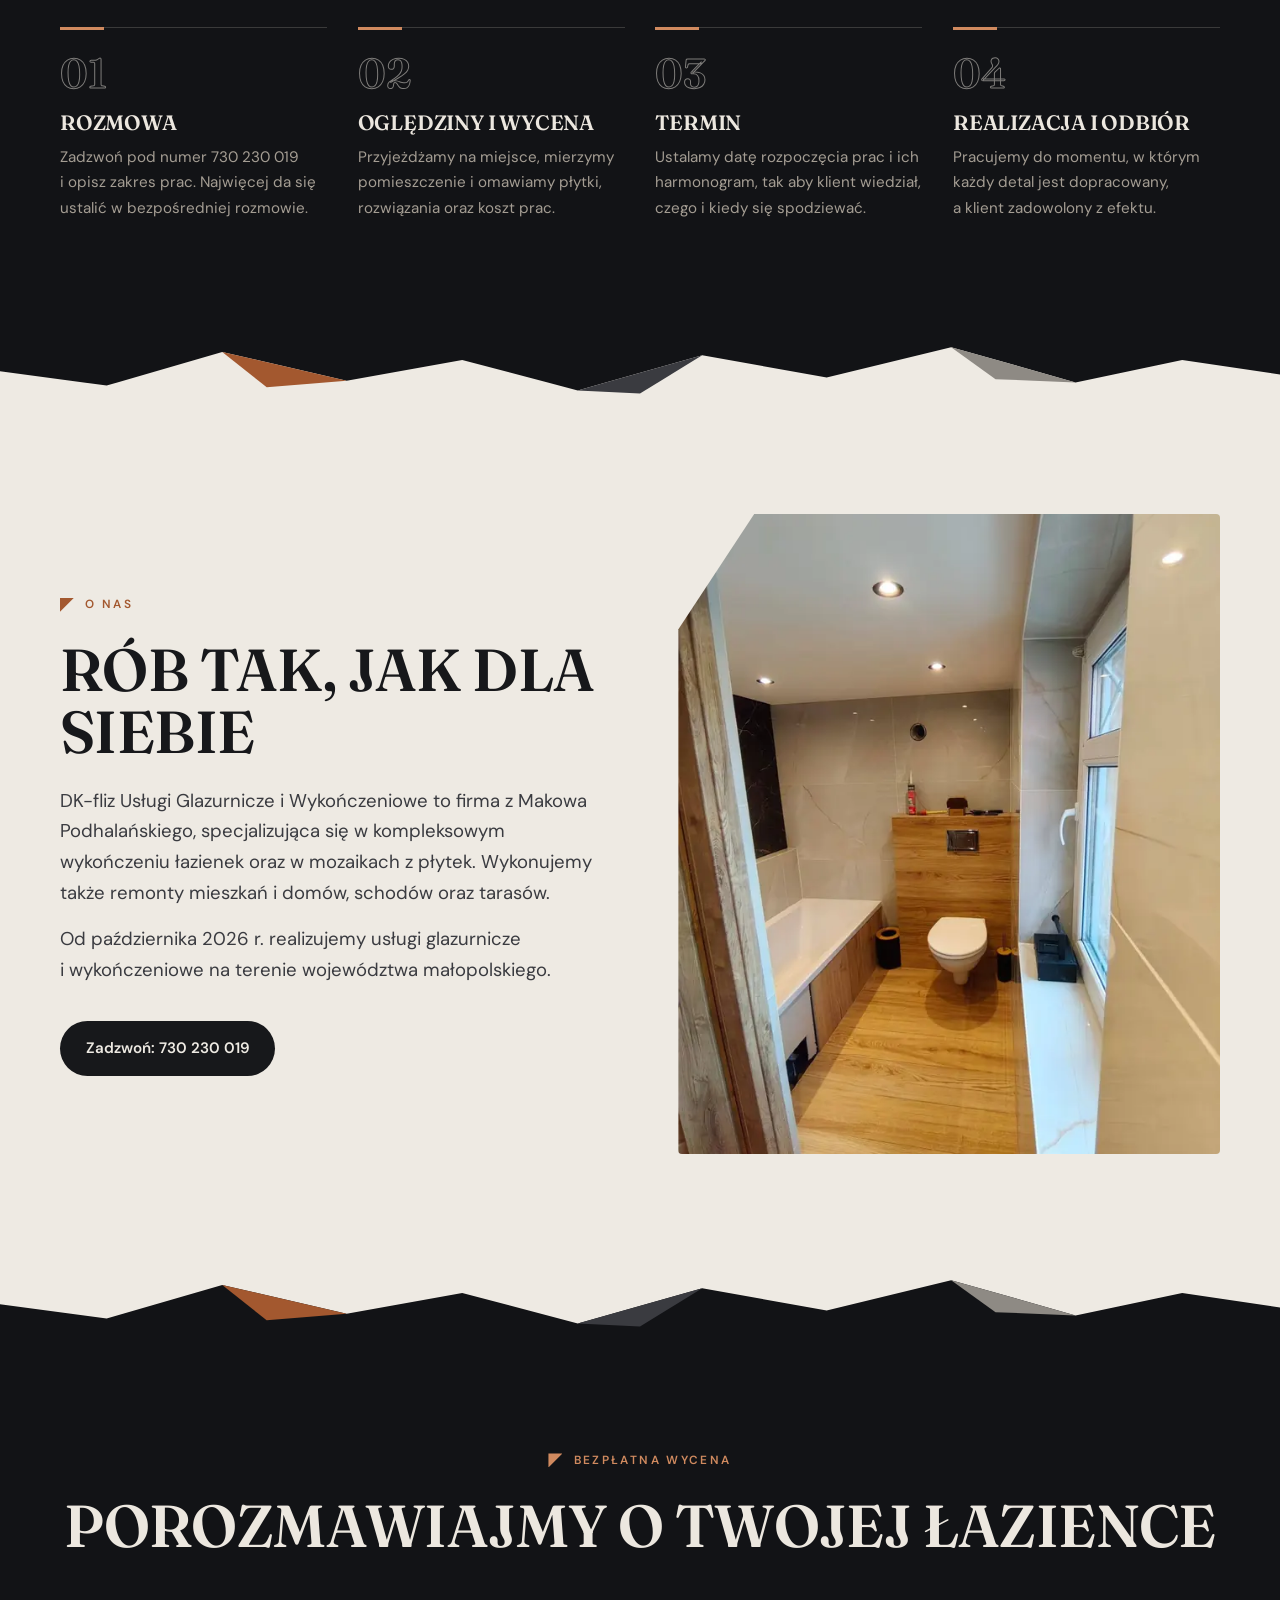
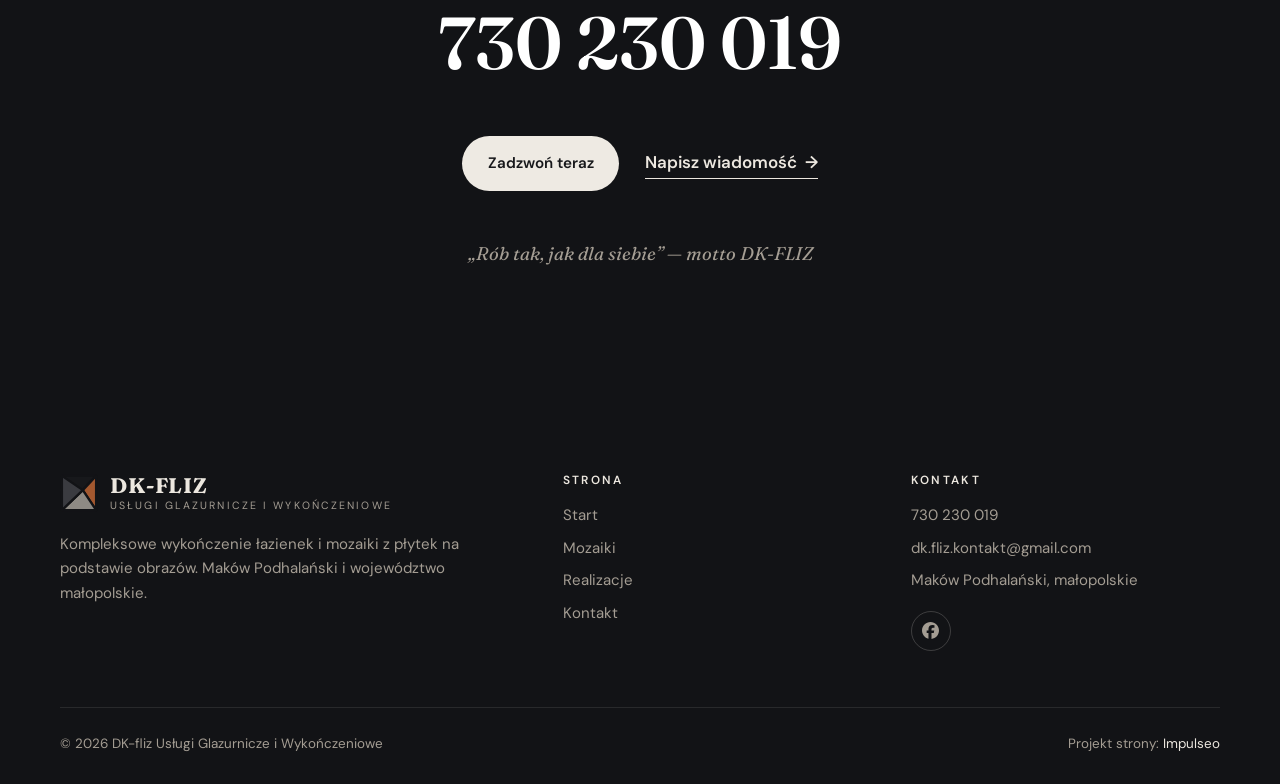
==== commit b68dfebf: "Opisy zdjęć bez zgadywania motywu i materiału Co-Authored-By: Claude Opus 5.5 (1M context) <noreply@" ====
--- a/index.html
+++ b/index.html
@@ -109,7 +109,7 @@
     <div class="trio">
       <a href="realizacje.html" class="project reveal"><span class="project-img"><img src="img/lazienka-grafit-1.webp" srcset="img/lazienka-grafit-1-m.webp 860w, img/lazienka-grafit-1.webp 1200w" sizes="(max-width: 900px) 100vw, 50vw" alt="Łazienka w grafitowych płytkach z drewnianym blatem i podświetleniem" width="1200" height="1600" loading="lazy" decoding="async"></span><h3>Łazienki</h3></a>
       <a href="mozaiki.html" class="project reveal"><span class="project-img"><img src="img/mozaika-kot-bialy.webp" srcset="img/mozaika-kot-bialy-m.webp 860w, img/mozaika-kot-bialy.webp 1350w" sizes="(max-width: 900px) 100vw, 50vw" alt="Mozaika z płytek: biały kot na czarnej ścianie w kuchni" width="1350" height="1800" loading="lazy" decoding="async"></span><h3>Mozaiki</h3></a>
-      <a href="realizacje.html" class="project reveal"><span class="project-img"><img src="img/taras-3.webp" srcset="img/taras-3-m.webp 860w, img/taras-3.webp 1800w" sizes="(max-width: 900px) 100vw, 50vw" alt="Schody wejściowe i taras wyłożone grafitowym gresem" width="1800" height="1350" loading="lazy" decoding="async"></span><h3>Schody i&nbsp;tarasy</h3></a>
+      <a href="realizacje.html" class="project reveal"><span class="project-img"><img src="img/taras-3.webp" srcset="img/taras-3-m.webp 860w, img/taras-3.webp 1800w" sizes="(max-width: 900px) 100vw, 50vw" alt="Schody wejściowe i taras wyłożone ciemnymi płytkami" width="1800" height="1350" loading="lazy" decoding="async"></span><h3>Schody i&nbsp;tarasy</h3></a>
     </div>
     <div class="head reveal" style="margin:clamp(80px,10vw,140px) 0 clamp(36px,5vw,60px)">
       <span class="eyebrow">Realizacje na filmie</span>
@@ -119,12 +119,12 @@
       <figure class="reel reveal">
         <div class="reel-frame"><video src="video/przed-po.mp4" poster="img/poster-przed-po.webp" muted loop playsinline preload="none" aria-label="Przed i po"></video>
         <button class="reel-play" aria-label="Odtwórz lub zatrzymaj film: Przed i po"><span><svg viewBox="0 0 24 24" aria-hidden="true"><path d="M7 4.5v15l12-7.5Z" fill="currentColor"/></svg></span></button></div>
-        <figcaption><b>Przed i po</b><span>Metamorfoza łazienki w jasnym kamieniu</span></figcaption>
+        <figcaption><b>Przed i po</b><span>Metamorfoza łazienki</span></figcaption>
       </figure>
       <figure class="reel reveal">
-        <div class="reel-frame"><video src="video/lazienka-marmur.mp4" poster="img/poster-lazienka-marmur.webp" muted loop playsinline preload="none" aria-label="Łazienka w marmurze"></video>
-        <button class="reel-play" aria-label="Odtwórz lub zatrzymaj film: Łazienka w marmurze"><span><svg viewBox="0 0 24 24" aria-hidden="true"><path d="M7 4.5v15l12-7.5Z" fill="currentColor"/></svg></span></button></div>
-        <figcaption><b>Łazienka w marmurze</b><span>Odpływ liniowy, lamele i podświetlana półka</span></figcaption>
+        <div class="reel-frame"><video src="video/lazienka-marmur.mp4" poster="img/poster-lazienka-marmur.webp" muted loop playsinline preload="none" aria-label="Jasna łazienka"></video>
+        <button class="reel-play" aria-label="Odtwórz lub zatrzymaj film: Jasna łazienka"><span><svg viewBox="0 0 24 24" aria-hidden="true"><path d="M7 4.5v15l12-7.5Z" fill="currentColor"/></svg></span></button></div>
+        <figcaption><b>Jasna łazienka</b><span>Odpływ liniowy, lamele i podświetlana półka</span></figcaption>
       </figure>
       <figure class="reel reveal">
         <div class="reel-frame"><video src="video/lazienka-led.mp4" poster="img/poster-lazienka-led.webp" muted loop playsinline preload="none" aria-label="Grafit i LED"></video>
@@ -145,7 +145,7 @@
     <div class="cards">
       <a href="realizacje.html" class="card reveal"><span class="card-img"><img src="img/lazienka-beton-1.webp" srcset="img/lazienka-beton-1-m.webp 860w, img/lazienka-beton-1.webp 1200w" sizes="(max-width: 900px) 100vw, 50vw" alt="Łazienka w szarych płytkach z okrągłym lustrem LED" width="1200" height="1600" loading="lazy" decoding="async"></span><span class="card-body"><span class="card-no">01</span><h3>Łazienki pod klucz</h3><p>Przygotowanie ścian, płytki ścienne i&nbsp;podłogowe, odpływy liniowe, wnęki i&nbsp;półki z&nbsp;podświetleniem oraz biały montaż.</p></span></a>
       <a href="mozaiki.html" class="card reveal"><span class="card-img"><img src="img/mozaika-twarz.webp" srcset="img/mozaika-twarz-m.webp 860w, img/mozaika-twarz.webp 1350w" sizes="(max-width: 900px) 100vw, 50vw" alt="Ponumerowane elementy mozaiki portretowej z płytek" width="1350" height="1800" loading="lazy" decoding="async"></span><span class="card-body"><span class="card-no">02</span><h3>Mozaiki z&nbsp;płytek</h3><p>Mozaiki artystyczne na ścianę lub posadzkę, wykonywane według obrazu, zdjęcia albo własnego pomysłu klienta.</p></span></a>
-      <a href="realizacje.html" class="card reveal"><span class="card-img"><img src="img/schody.webp" srcset="img/schody-m.webp 860w, img/schody.webp 1350w" sizes="(max-width: 900px) 100vw, 50vw" alt="Schody wewnętrzne wyłożone płytkami imitującymi kamień" width="1350" height="1800" loading="lazy" decoding="async"></span><span class="card-body"><span class="card-no">03</span><h3>Schody i&nbsp;tarasy</h3><p>Okładzina schodów wewnętrznych i&nbsp;zewnętrznych oraz tarasów z&nbsp;płytek gresowych, z&nbsp;wykończeniem krawędzi i&nbsp;cokołów.</p></span></a>
+      <a href="realizacje.html" class="card reveal"><span class="card-img"><img src="img/schody.webp" srcset="img/schody-m.webp 860w, img/schody.webp 1350w" sizes="(max-width: 900px) 100vw, 50vw" alt="Schody wewnętrzne wyłożone płytkami" width="1350" height="1800" loading="lazy" decoding="async"></span><span class="card-body"><span class="card-no">03</span><h3>Schody i&nbsp;tarasy</h3><p>Okładzina schodów wewnętrznych i&nbsp;zewnętrznych oraz tarasów z&nbsp;płytek gresowych, z&nbsp;wykończeniem krawędzi i&nbsp;cokołów.</p></span></a>
       <a href="realizacje.html" class="card reveal"><span class="card-img"><img src="img/zabudowa-luk-2.webp" srcset="img/zabudowa-luk-2-m.webp 860w, img/zabudowa-luk-2.webp 1350w" sizes="(max-width: 900px) 100vw, 50vw" alt="Pomieszczenie z łukowym przejściem z płyt gipsowo-kartonowych" width="1350" height="1800" loading="lazy" decoding="async"></span><span class="card-body"><span class="card-no">04</span><h3>Wykończenia wnętrz</h3><p>Zabudowy z&nbsp;płyt gipsowo-kartonowych, łuki i&nbsp;ścianki działowe oraz posadzki z&nbsp;płytek wielkoformatowych.</p></span></a>
     </div>
   </div>
@@ -154,11 +154,11 @@
   <div class="wrap">
     <div class="head-row reveal">
       <div><span class="eyebrow">Przed i po</span><h2 class="h2" style="margin-top:1rem">Przesuń i&nbsp;porównaj</h2></div>
-      <p class="lead" style="max-width:44ch">Schody wejściowe i&nbsp;podest: stara okładzina zastąpiona grafitowym gresem z&nbsp;wykończonymi krawędziami.</p>
+      <p class="lead" style="max-width:44ch">Schody wejściowe i&nbsp;podest: wymiana okładziny wraz z&nbsp;wykończeniem krawędzi.</p>
     </div>
     <div class="ba reveal">
       <img src="img/ba-taras-przed.webp" alt="Schody wejściowe przed remontem — jasne, stare płytki" width="1600" height="720" loading="lazy" decoding="async">
-      <img src="img/ba-taras-po.webp" alt="Schody wejściowe po remoncie — grafitowy gres" width="1600" height="720" loading="lazy" decoding="async" class="ba-po">
+      <img src="img/ba-taras-po.webp" alt="Schody wejściowe po remoncie" width="1600" height="720" loading="lazy" decoding="async" class="ba-po">
       <span class="ba-tag l">Przed</span><span class="ba-tag r">Po</span>
       <span class="ba-line"></span><span class="ba-knob"><svg viewBox="0 0 24 24" fill="none" aria-hidden="true"><path d="m9 6-6 6 6 6M15 6l6 6-6 6" stroke="currentColor" stroke-width="2" stroke-linecap="round" stroke-linejoin="round"/></svg></span>
       <input type="range" min="0" max="100" value="50" aria-label="Porównanie przed i po">
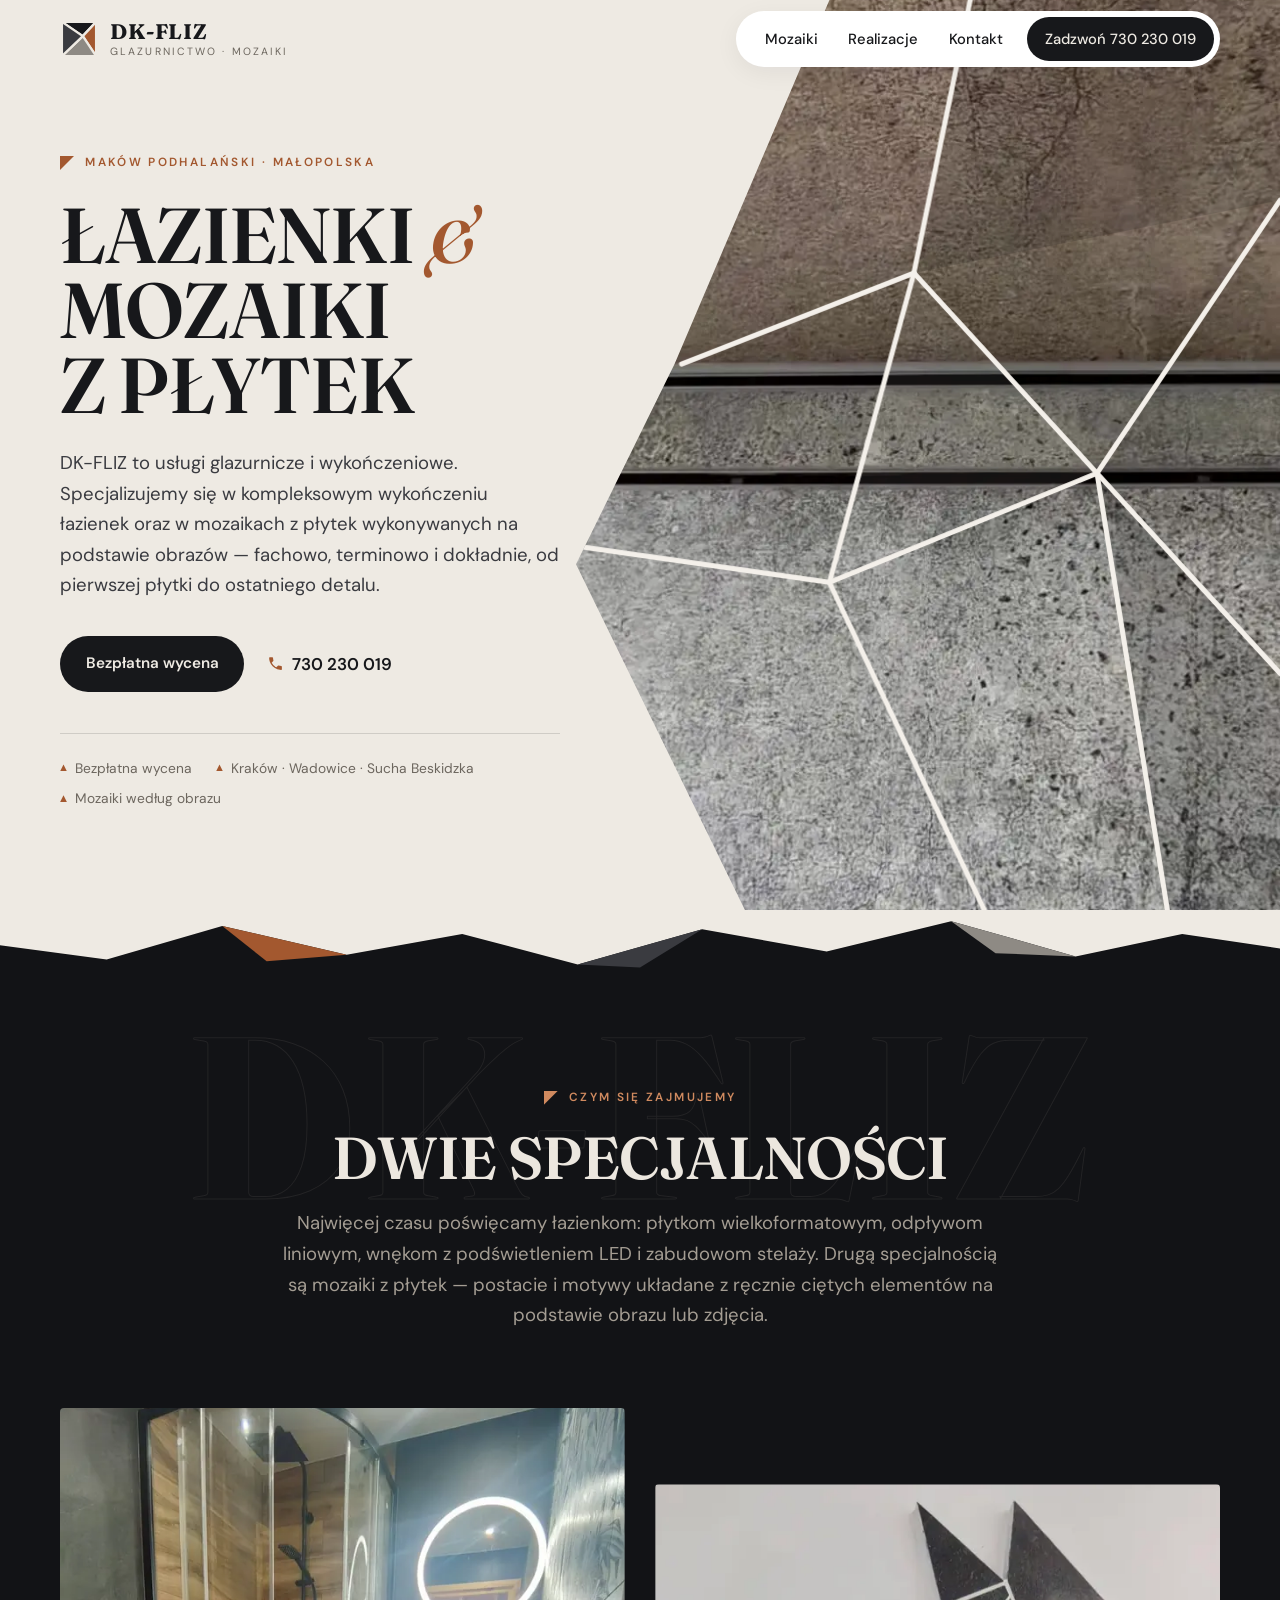
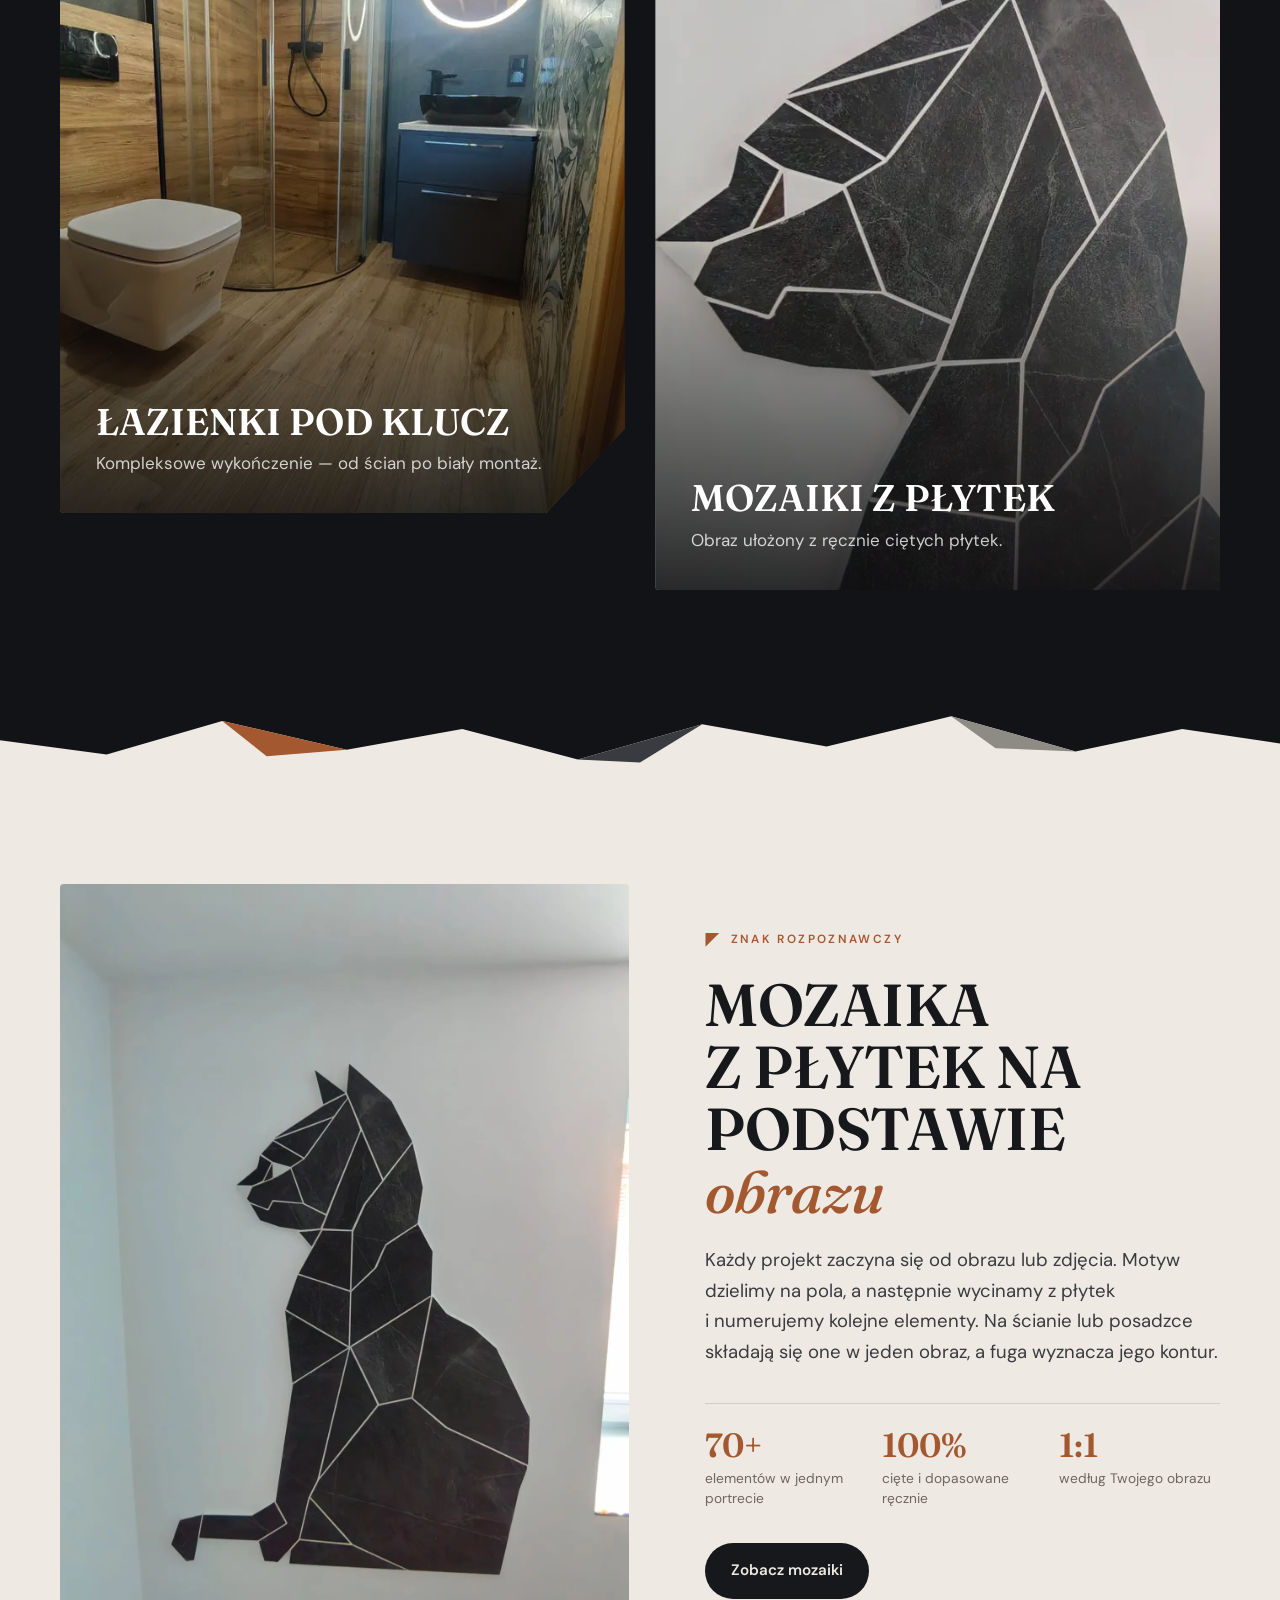
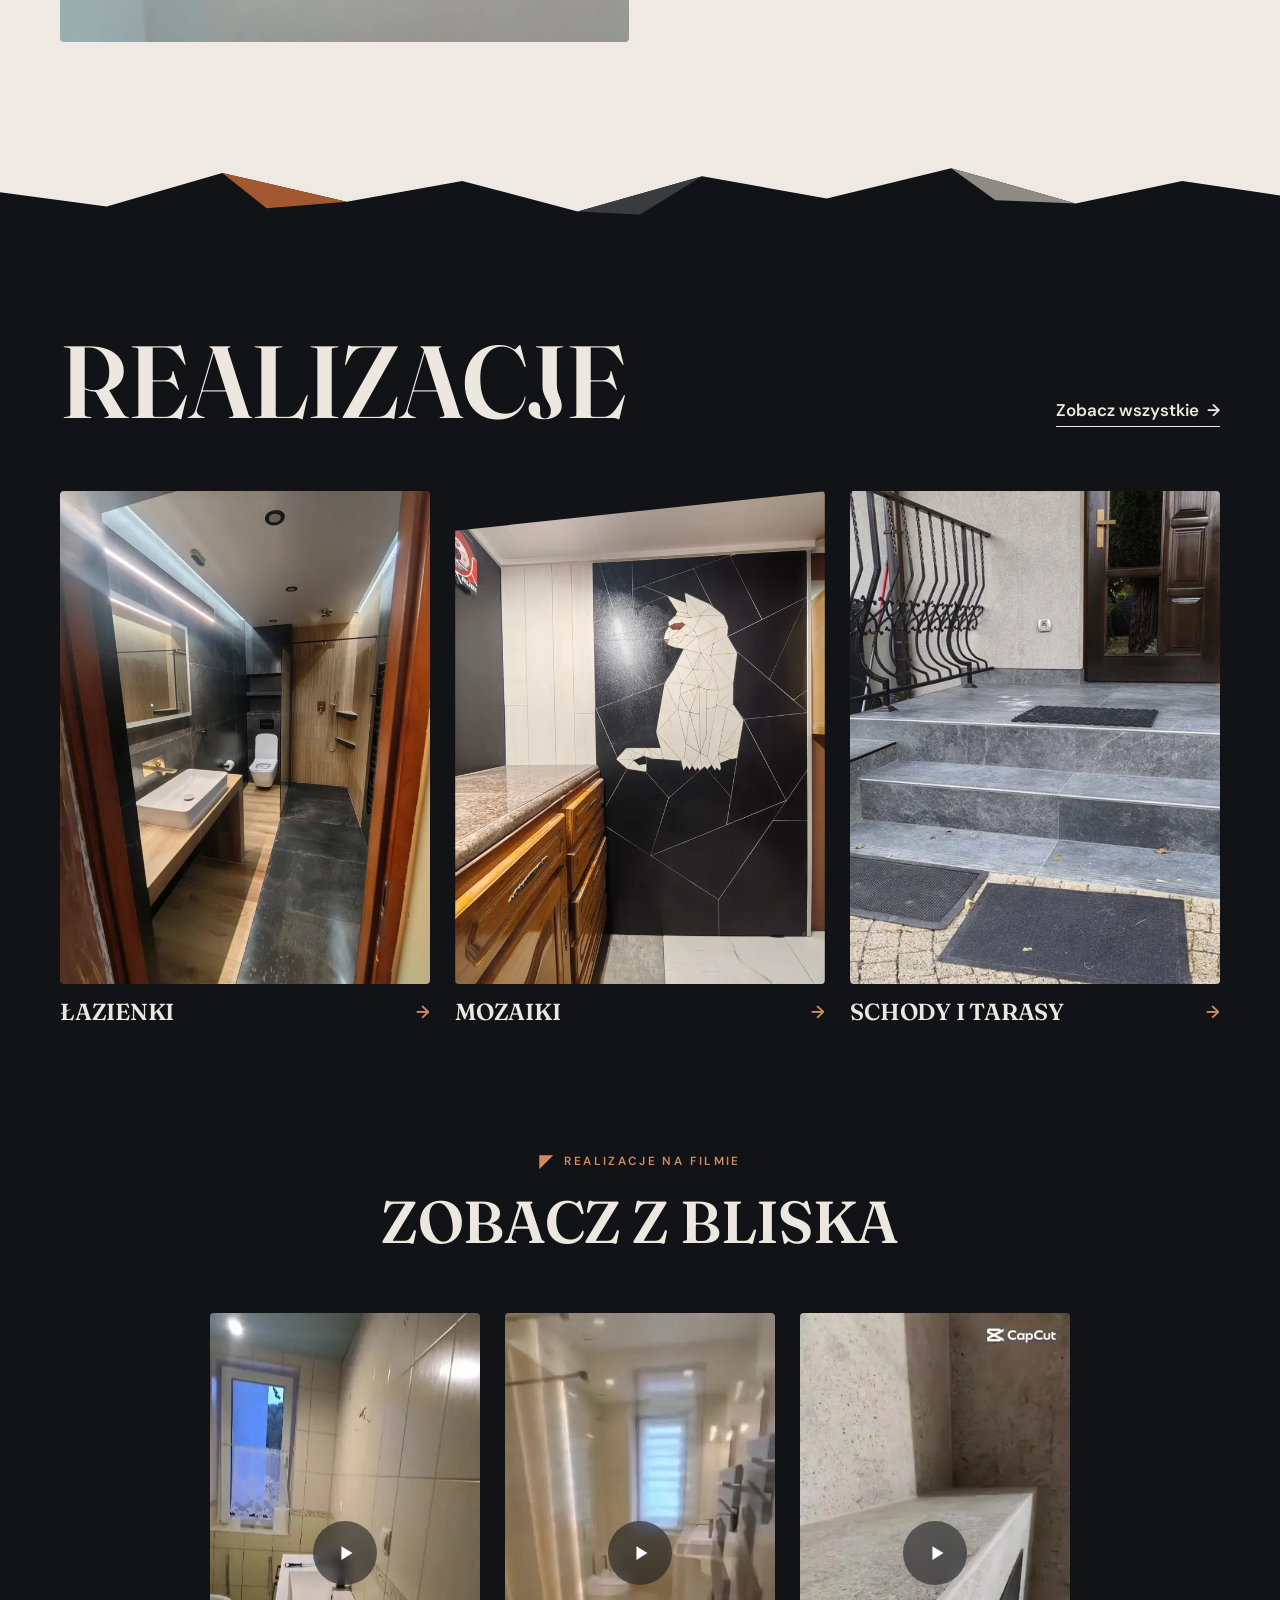
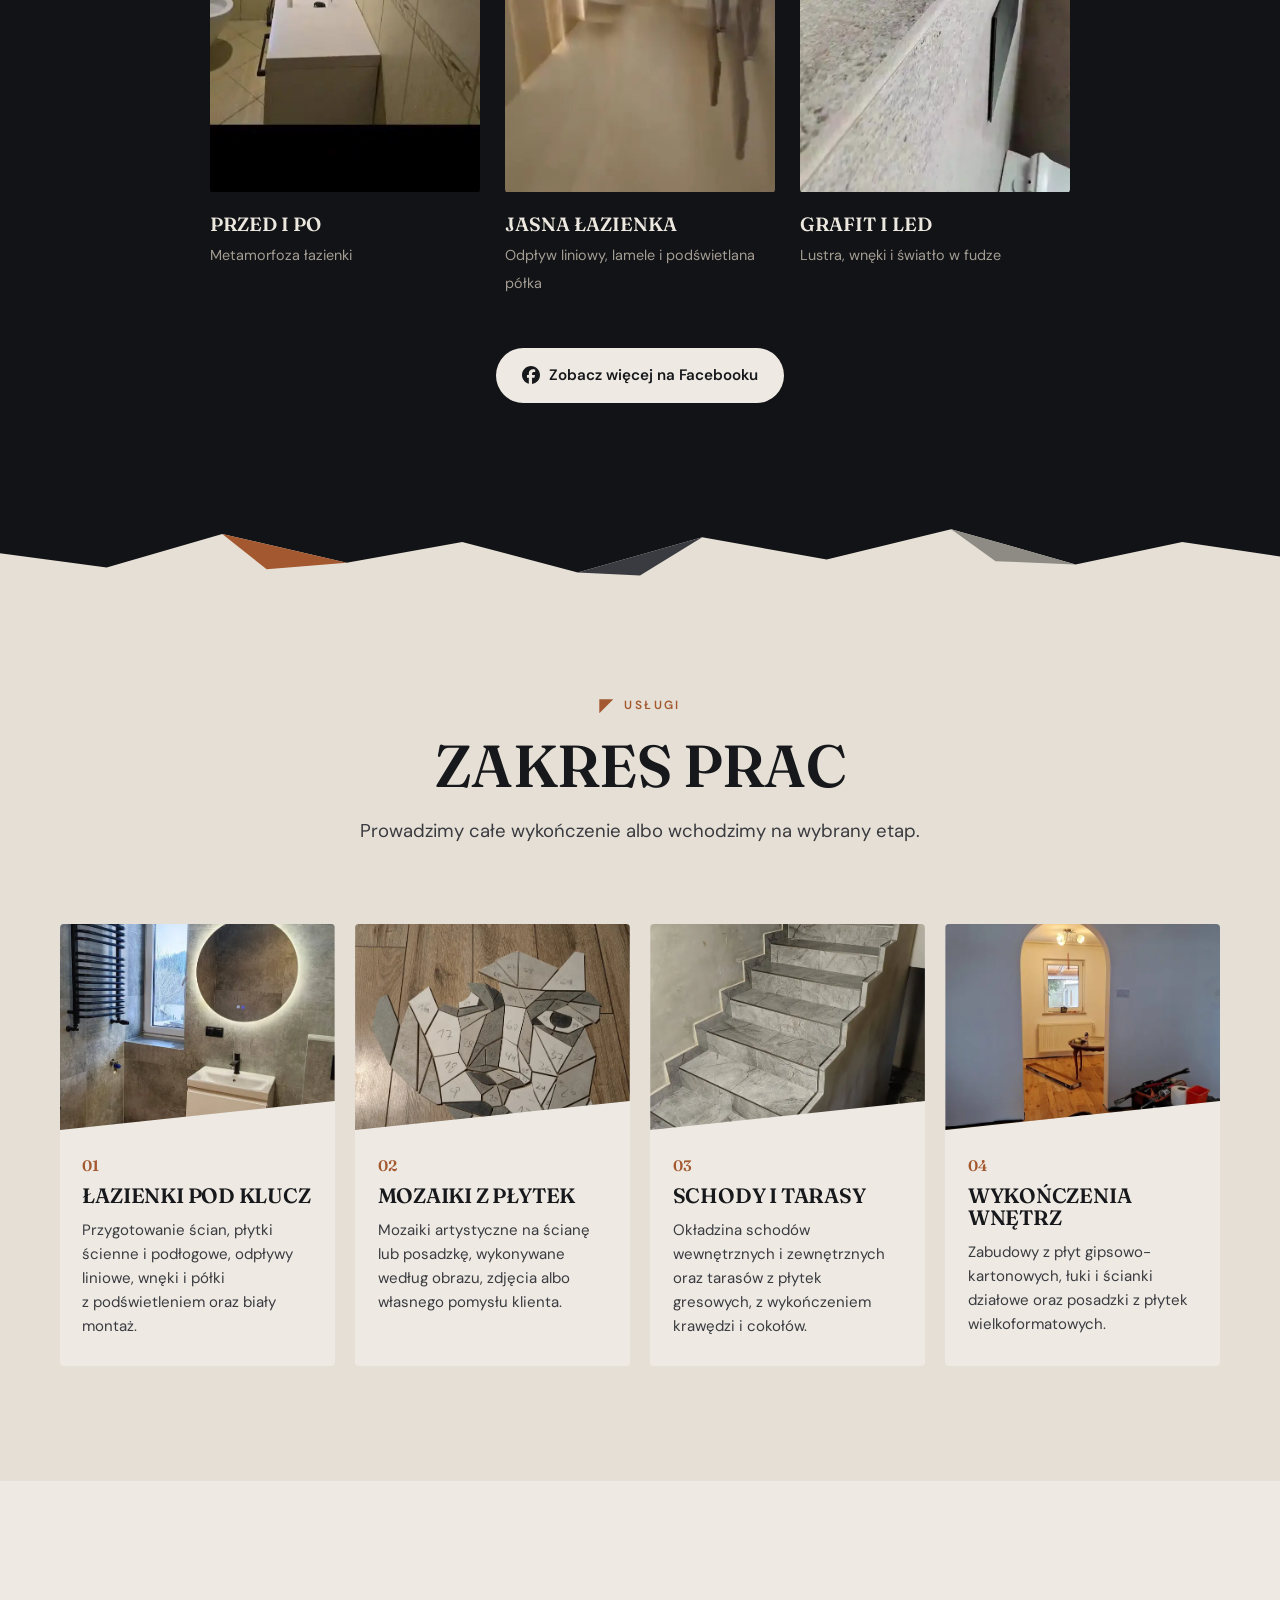
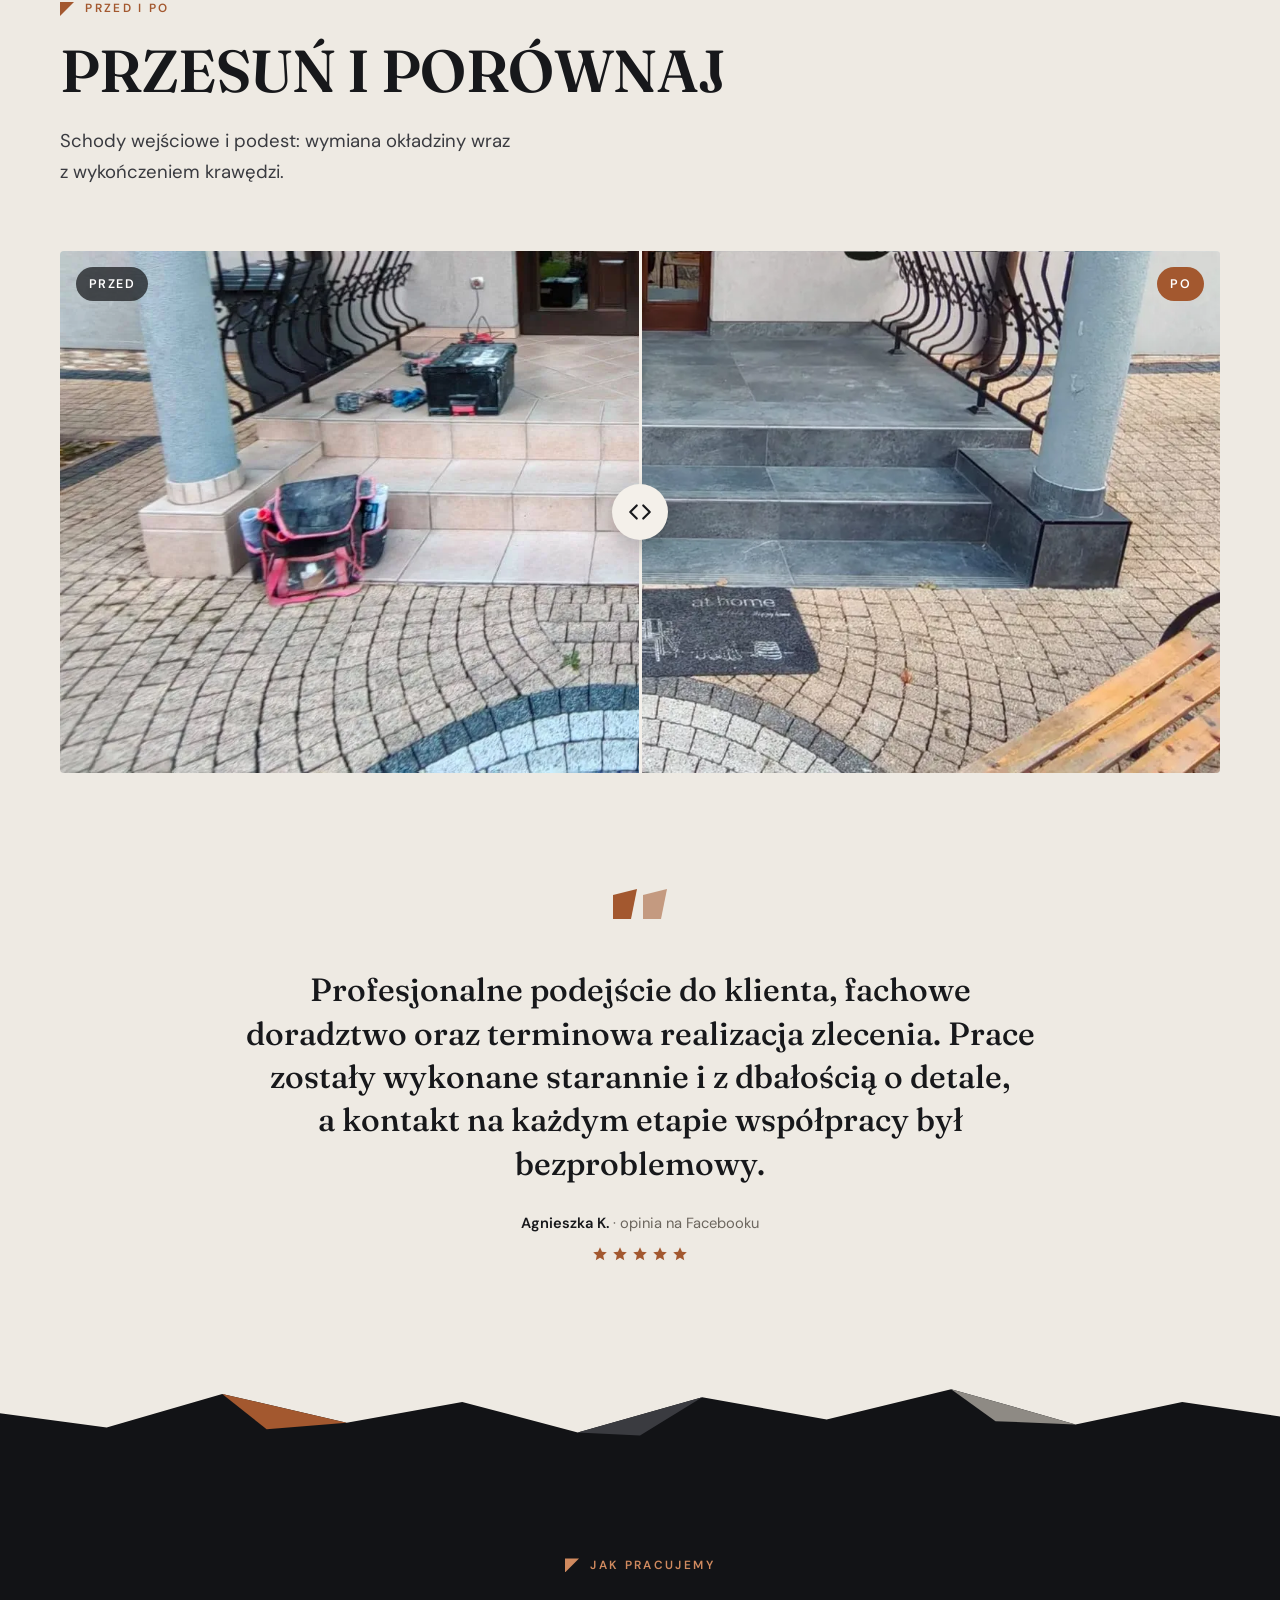
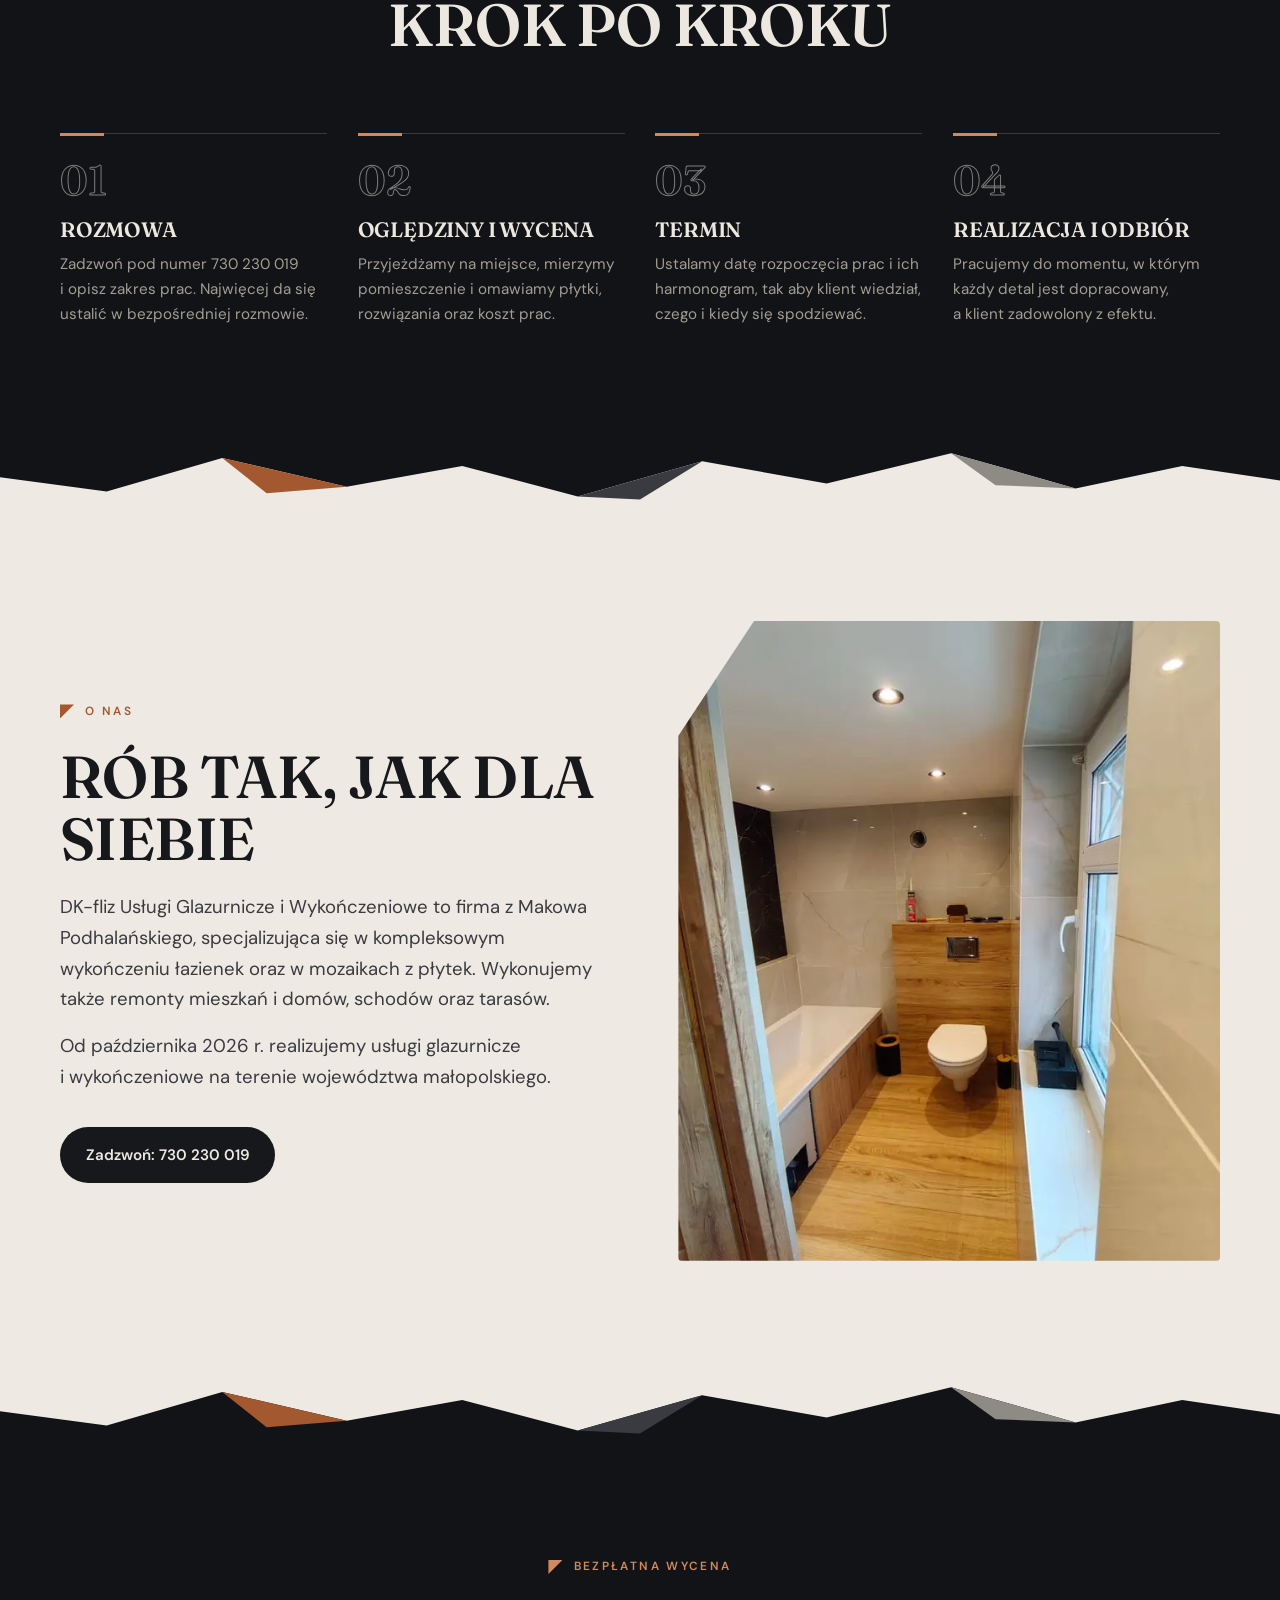
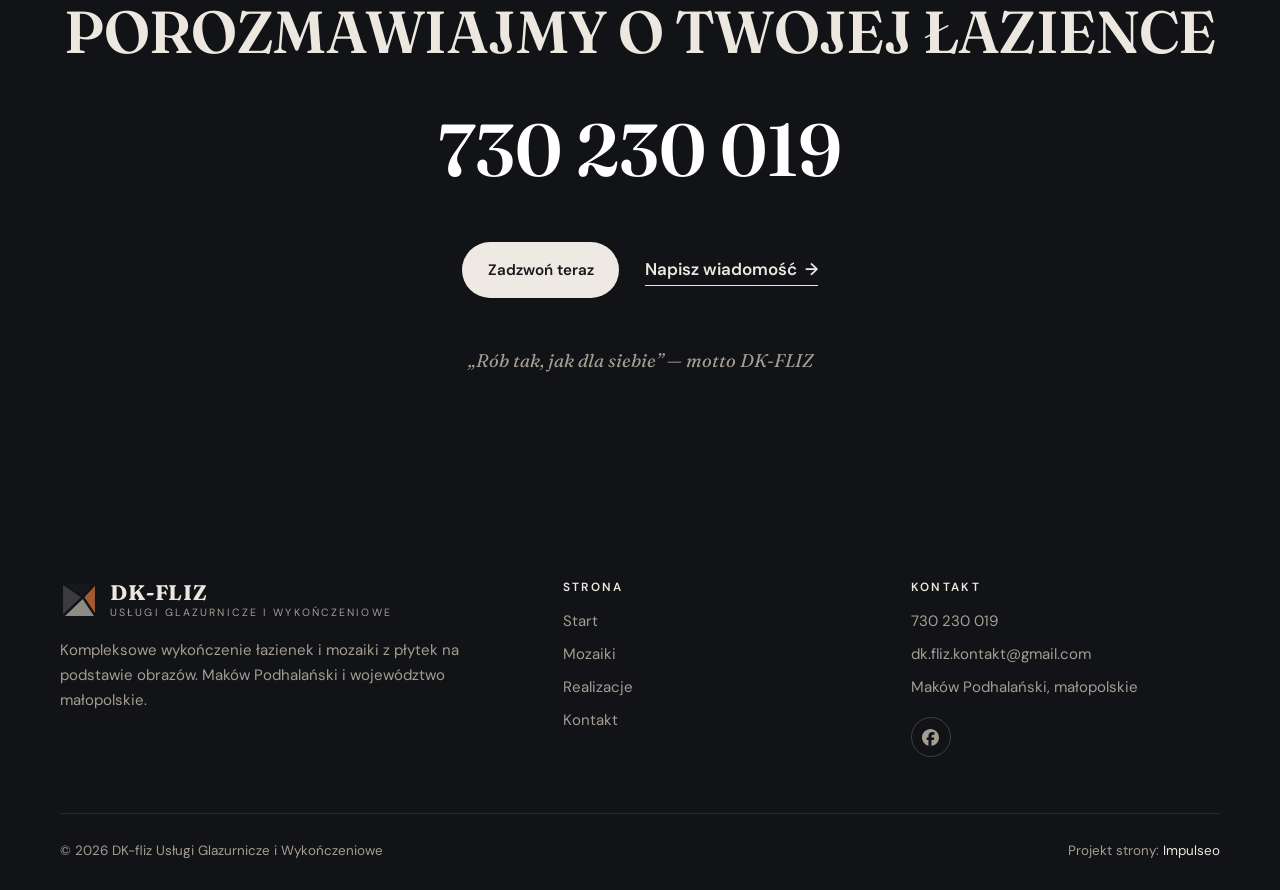
==== commit b55258e0: "Link do Facebooka pod filmami Co-Authored-By: Claude Opus 5.5 (1M context) <noreply@anthropic.com>" ====
--- a/index.html
+++ b/index.html
@@ -23,7 +23,7 @@
 <link rel="preconnect" href="https://fonts.googleapis.com">
 <link rel="preconnect" href="https://fonts.gstatic.com" crossorigin>
 <link href="https://fonts.googleapis.com/css2?family=Fraunces:ital,opsz,wght@0,9..144,500;0,9..144,600;0,9..144,700;1,9..144,500&family=DM+Sans:opsz,wght@9..40,400;9..40,500;9..40,600&display=swap" rel="stylesheet">
-<link rel="stylesheet" href="assets/styles.css?v=66a3d59e">
+<link rel="stylesheet" href="assets/styles.css?v=51b9f3e6">
 </head>
 <body>
 
@@ -132,6 +132,7 @@
         <figcaption><b>Grafit i LED</b><span>Lustra, wnęki i światło w fudze</span></figcaption>
       </figure>
     </div>
+    <div class="reels-more reveal"><a href="https://www.facebook.com/profile.php?id=61575846427775" target="_blank" rel="noopener" class="pill pill-light"><svg viewBox="0 0 24 24" aria-hidden="true"><path d="M9.1 23.7v-8H6.6V12h2.5v-1.6c0-4 1.9-6 5.9-6 .4 0 1 0 1.5.1l1.1.2v3.3h-1.4c-.7 0-1.3.1-1.7.3-.3.2-.5.4-.7.6-.3.4-.4 1-.4 1.8V12h3.9l-.4 2.1-.3 1.6h-3.2v8.2C19.4 23.2 24 18.2 24 12 24 5.4 18.6 0 12 0S0 5.4 0 12c0 5.6 3.9 10.4 9.1 11.7Z" fill="currentColor"/></svg> Zobacz więcej na Facebooku</a></div>
   </div>
 </section>
 <svg class="shards" viewBox="0 0 1440 80" preserveAspectRatio="none" aria-hidden="true" style="background:var(--dark)"><g style="transform-origin:center"><polygon points="0,80 0,44 120,62 250,20 390,56 520,30 650,68 790,24 930,52 1070,14 1210,58 1330,30 1440,48 1440,80" fill="var(--paper-2)"/><polygon points="250,20 390,56 300,64" fill="#A3582F"/><polygon points="1070,14 1210,58 1120,54" fill="#8E8A84"/><polygon points="650,68 790,24 720,72" fill="#3A3B40"/></g></svg>
--- a/assets/styles.css
+++ b/assets/styles.css
@@ -390,3 +390,5 @@
 .on-dark .nav:not(.is-scrolled):not(.is-open) .nav-toggle{background:var(--paper)}
 .on-dark .nav:not(.is-scrolled):not(.is-open) .nav-toggle span{background:var(--ink)}
 @media (max-width:600px){.h1{font-size:clamp(2.2rem,10vw,2.9rem)}}
+.reels-more{text-align:center;margin-top:clamp(32px,4vw,52px)}
+.reels-more .pill svg{width:18px;height:18px}
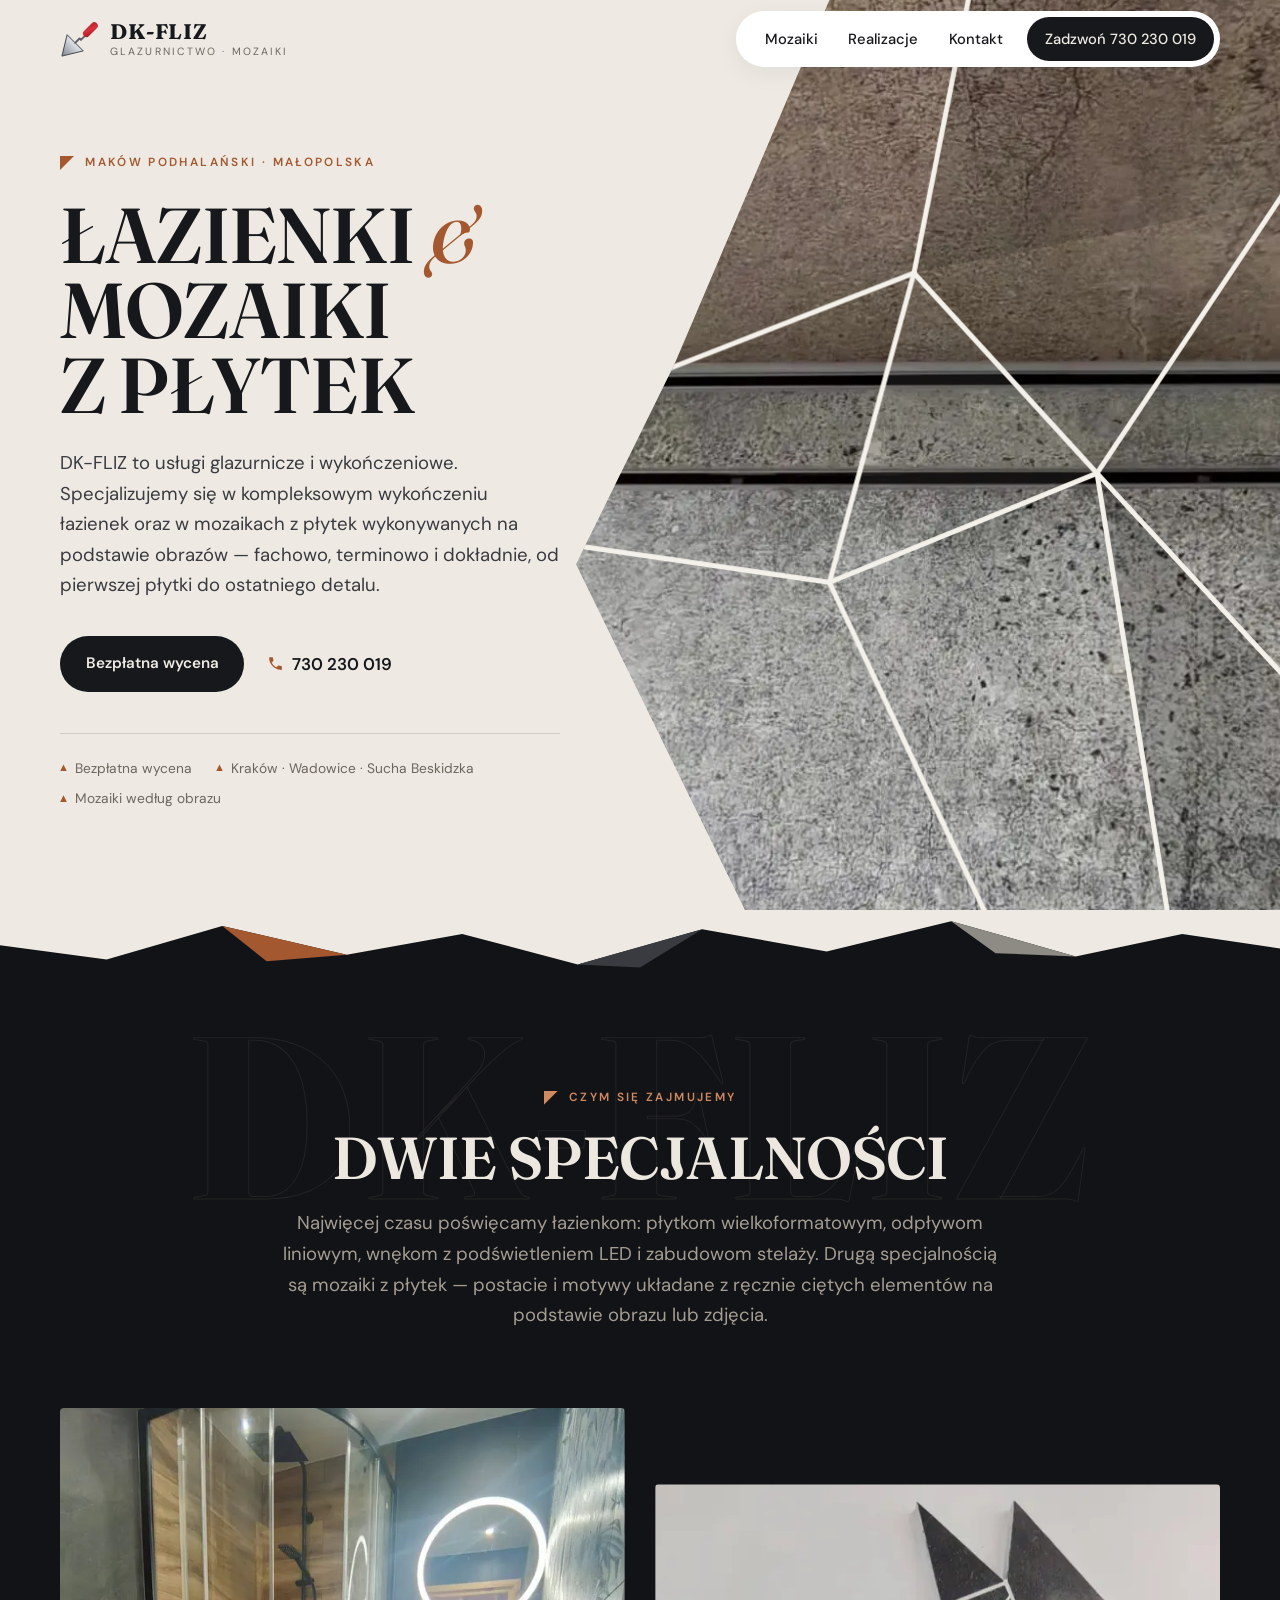
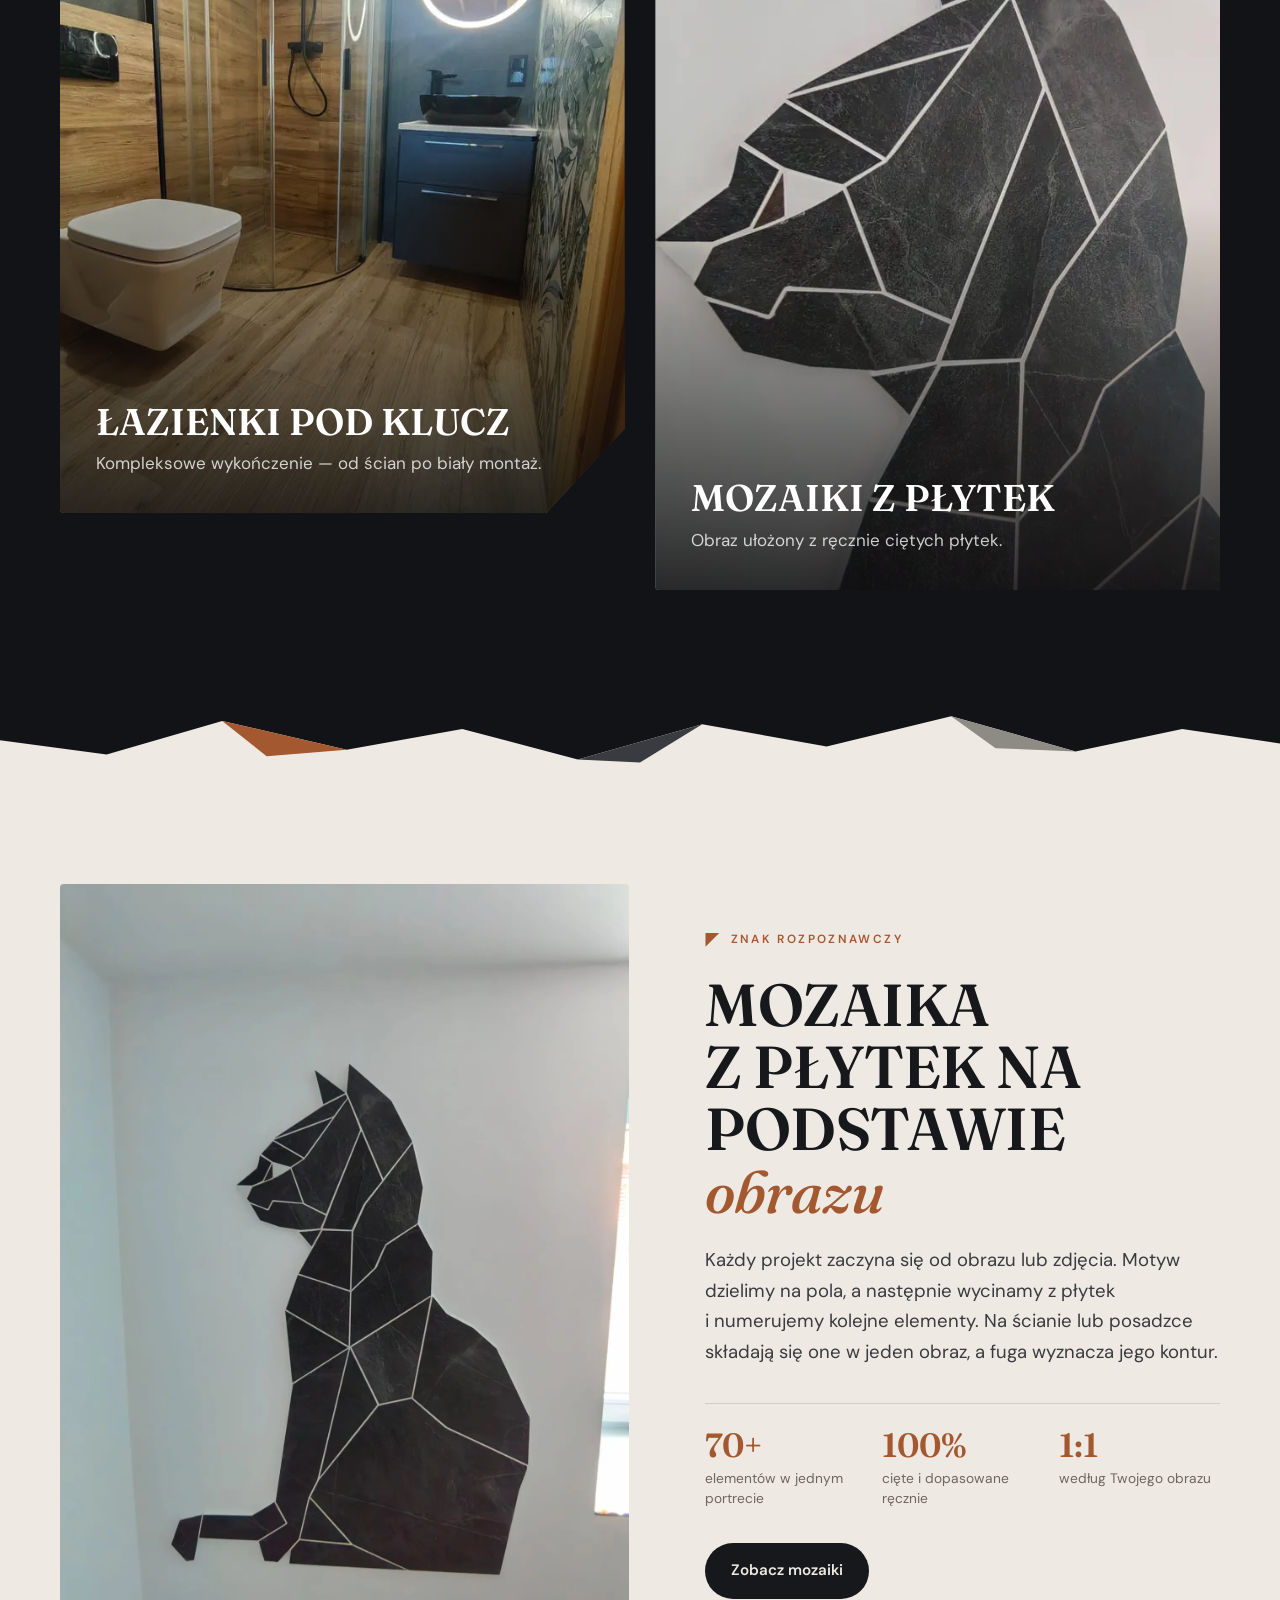
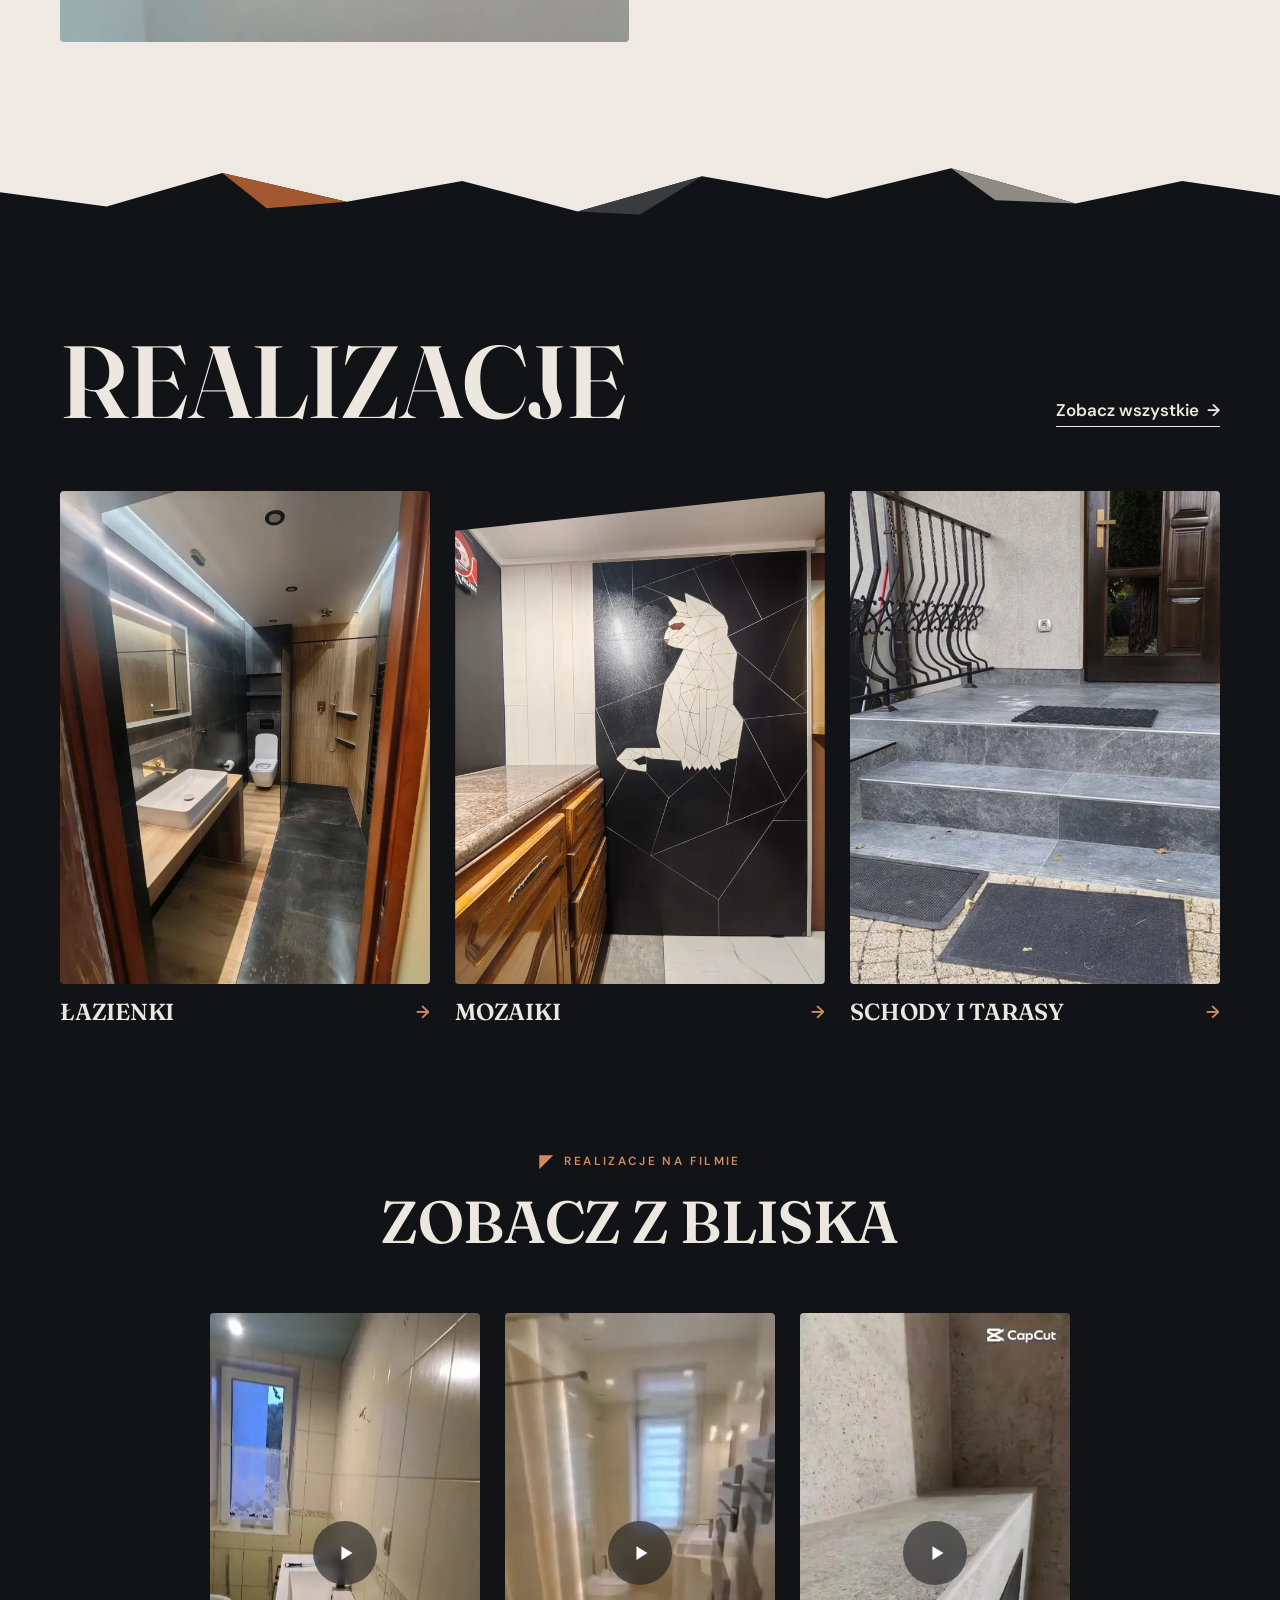
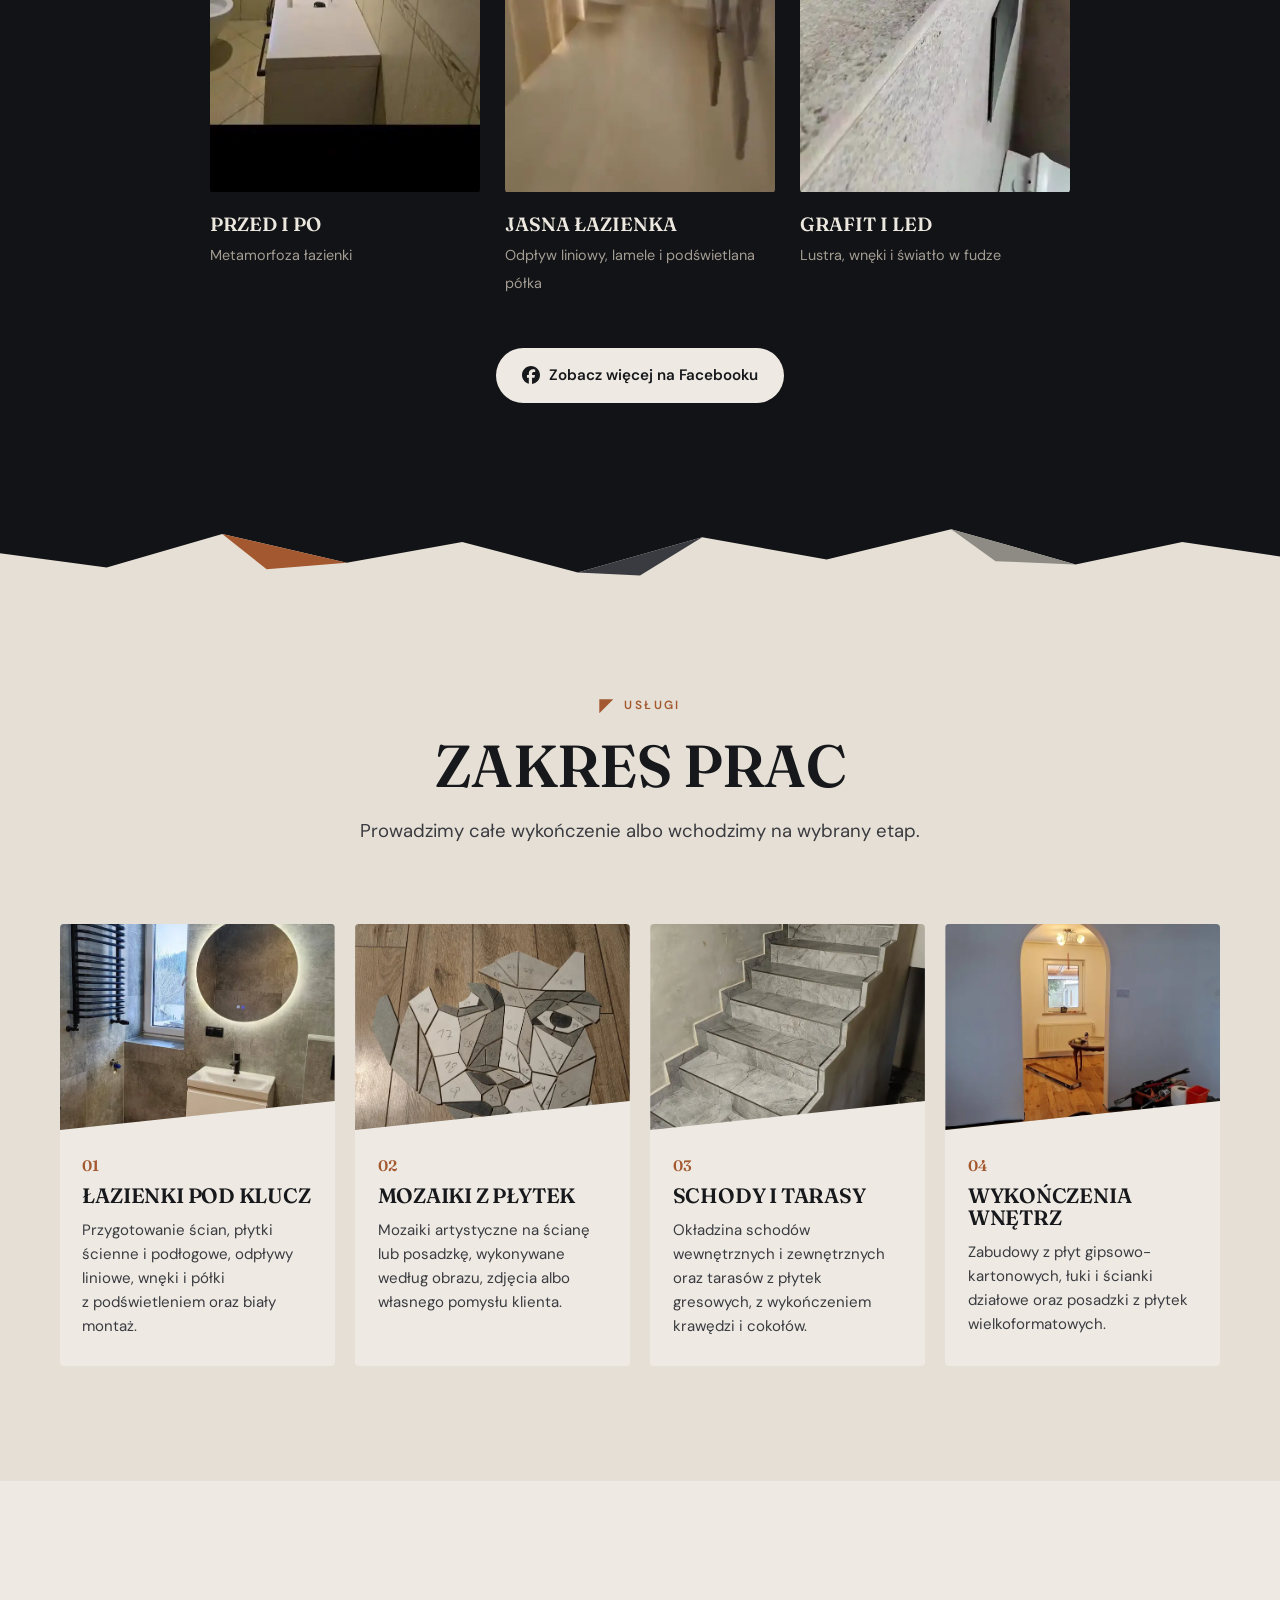
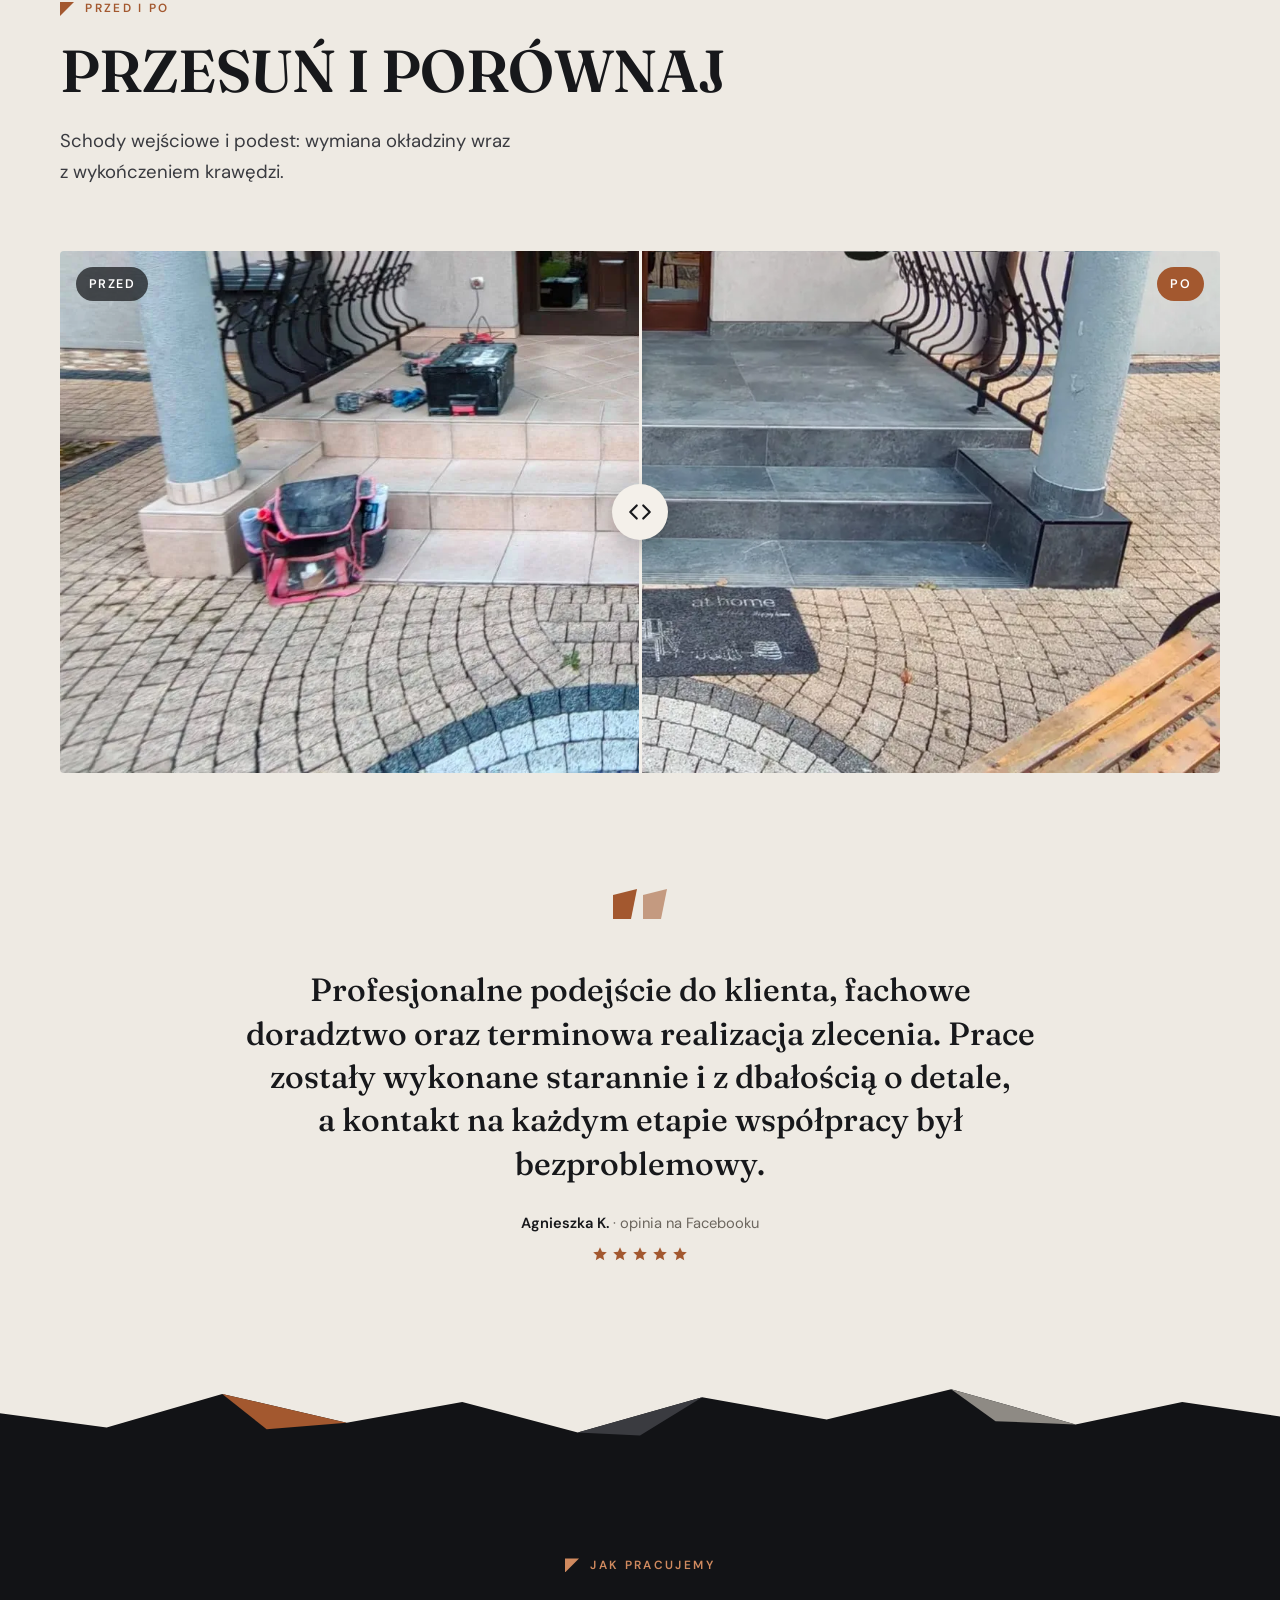
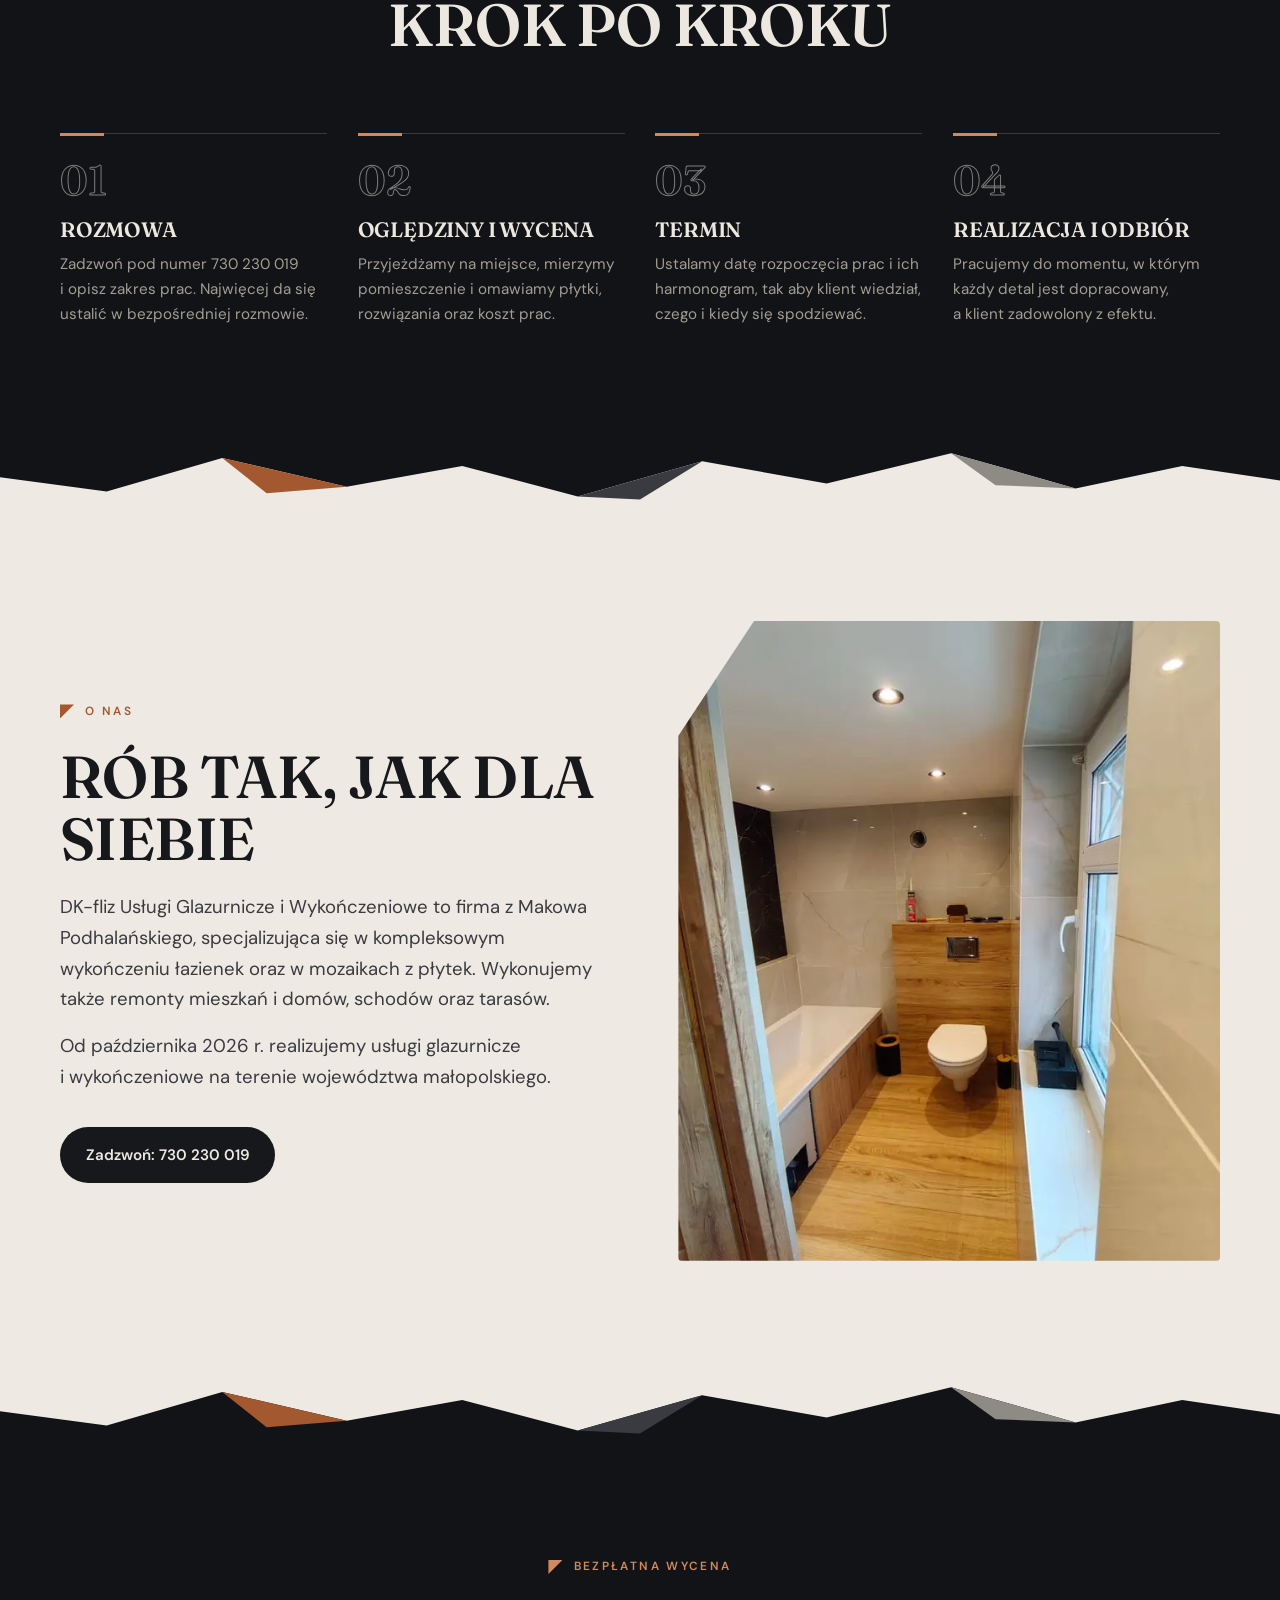
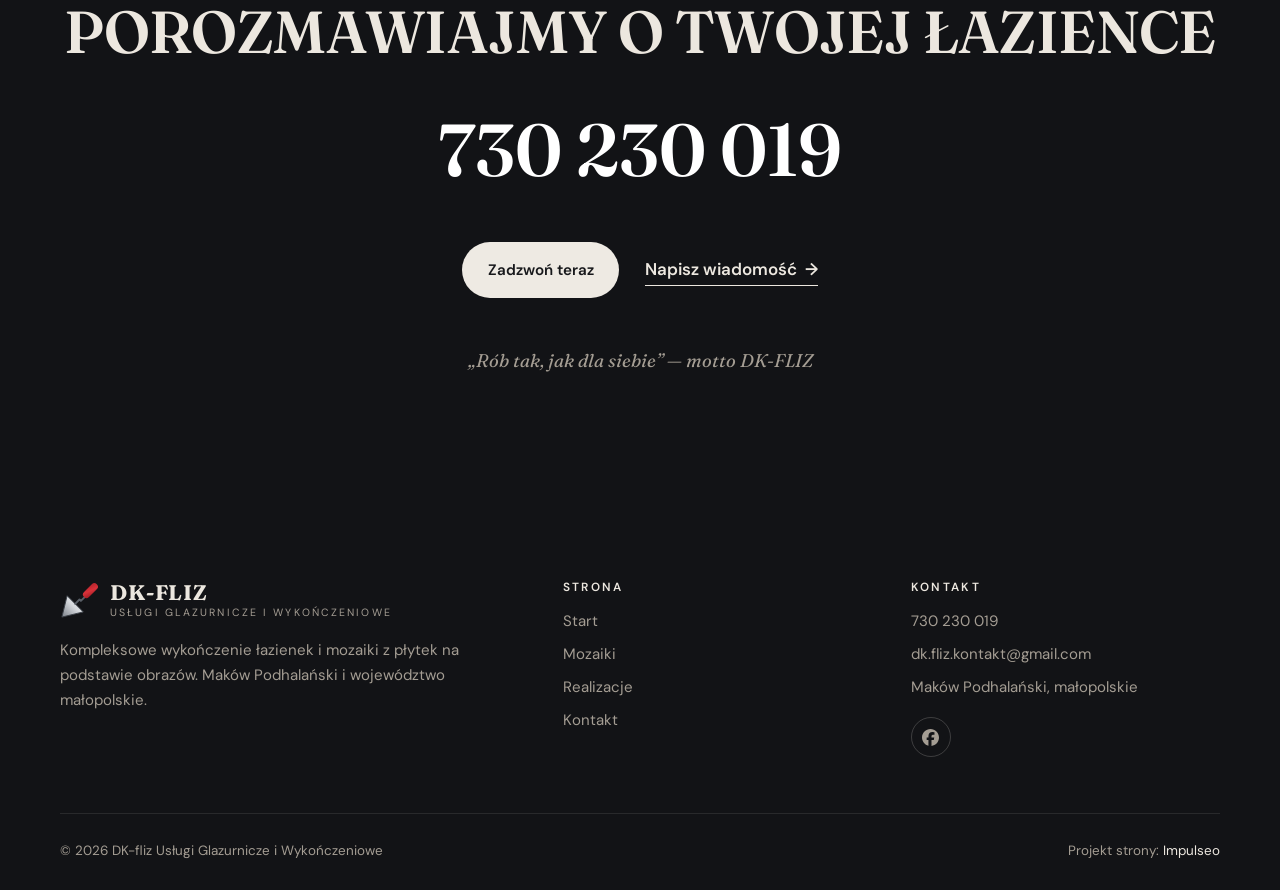
==== commit 765f5892: "Znak z kielnią, linie fugi w hero dociągnięte do krawędzi Co-Authored-By: Claude Opus 5.5 (1M contex" ====
--- a/index.html
+++ b/index.html
@@ -23,13 +23,13 @@
 <link rel="preconnect" href="https://fonts.googleapis.com">
 <link rel="preconnect" href="https://fonts.gstatic.com" crossorigin>
 <link href="https://fonts.googleapis.com/css2?family=Fraunces:ital,opsz,wght@0,9..144,500;0,9..144,600;0,9..144,700;1,9..144,500&family=DM+Sans:opsz,wght@9..40,400;9..40,500;9..40,600&display=swap" rel="stylesheet">
-<link rel="stylesheet" href="assets/styles.css?v=51b9f3e6">
+<link rel="stylesheet" href="assets/styles.css?v=fc3f40e3">
 </head>
 <body>
 
 <header class="nav">
   <div class="wrap nav-inner">
-    <a class="brand" href="index.html" aria-label="DK-FLIZ — strona główna"><svg class="brand-mark" viewBox="0 0 40 40" aria-hidden="true"><path d="M2 2H38L24 17Z" fill="#17181B"/><path d="M38 2V38L24 17Z" fill="#A3582F"/><path d="M38 38H2L24 17Z" fill="#8E8A84"/><path d="M2 38V2L24 17Z" fill="#3A3B40"/></svg><span class="brand-txt"><span class="brand-name">DK-FLIZ</span><span class="brand-sub">Glazurnictwo · Mozaiki</span></span></a>
+    <a class="brand" href="index.html" aria-label="DK-FLIZ — strona główna"><svg class="brand-mark" viewBox="0 0 40 40" aria-hidden="true"><defs><linearGradient id="kb" x1="0" y1="1" x2="1" y2="0"><stop offset="0" stop-color="#7C828A"/><stop offset=".55" stop-color="#D9DCE0"/><stop offset="1" stop-color="#9AA0A7"/></linearGradient><linearGradient id="kr" x1="0" y1="1" x2="1" y2="0"><stop offset="0" stop-color="#9E1A20"/><stop offset=".5" stop-color="#D8323A"/><stop offset="1" stop-color="#B0222A"/></linearGradient></defs><path d="M2 38 7.5 15.5 24.5 32.5Z" fill="url(#kb)" stroke="#3E434A" stroke-width="1" stroke-linejoin="round"/><path d="M16 24 20.5 19.5 22 21 26 17" fill="none" stroke="#5A6068" stroke-width="2" stroke-linecap="round" stroke-linejoin="round"/><rect x="22.5" y="6.5" width="19" height="7.4" rx="3.7" transform="rotate(-45 32 10.2)" fill="url(#kr)"/></svg><span class="brand-txt"><span class="brand-name">DK-FLIZ</span><span class="brand-sub">Glazurnictwo · Mozaiki</span></span></a>
     <nav class="nav-links" aria-label="Główna">
       <a href="mozaiki.html">Mozaiki</a><a href="realizacje.html">Realizacje</a><a href="kontakt.html">Kontakt</a>
       <a href="tel:+48730230019" class="pill">Zadzwoń 730 230 019</a>
@@ -46,12 +46,12 @@
       <polygon points="48,30 74,52 36,64" fill="rgba(255,255,255,.07)"/>
       <polygon points="74,52 100,74 100,100 84,100" fill="rgba(0,0,0,.2)"/>
       <polygon points="56,0 100,0 100,22 48,30" fill="rgba(0,0,0,.14)"/>
-      <path d="M56 0 L48 30 L15 40"/>
-      <path d="M48 30 L74 52 L100 22"/>
-      <path d="M74 52 L36 64 L0 60"/>
-      <path d="M48 30 L36 64 L58 100"/>
-      <path d="M74 52 L100 74"/>
-      <path d="M74 52 L84 100"/>
+      <path d="M57 -5 L48 30 L-5 46"/>
+      <path d="M48 30 L74 52 L105 16"/>
+      <path d="M74 52 L36 64 L-5 59.4"/>
+      <path d="M48 30 L36 64 L61 105"/>
+      <path d="M74 52 L105 78"/>
+      <path d="M74 52 L85 105"/>
     </svg>
   </div>
   <div class="wrap hero-inner">
@@ -218,7 +218,7 @@
   <div class="wrap">
     <div class="foot-grid">
       <div class="foot-brand">
-        <a class="brand" href="index.html"><svg class="brand-mark" viewBox="0 0 40 40" aria-hidden="true"><path d="M2 2H38L24 17Z" fill="#17181B"/><path d="M38 2V38L24 17Z" fill="#A3582F"/><path d="M38 38H2L24 17Z" fill="#8E8A84"/><path d="M2 38V2L24 17Z" fill="#3A3B40"/></svg><span class="brand-txt"><span class="brand-name">DK-FLIZ</span><span class="brand-sub">Usługi glazurnicze i wykończeniowe</span></span></a>
+        <a class="brand" href="index.html"><svg class="brand-mark" viewBox="0 0 40 40" aria-hidden="true"><defs><linearGradient id="kb" x1="0" y1="1" x2="1" y2="0"><stop offset="0" stop-color="#7C828A"/><stop offset=".55" stop-color="#D9DCE0"/><stop offset="1" stop-color="#9AA0A7"/></linearGradient><linearGradient id="kr" x1="0" y1="1" x2="1" y2="0"><stop offset="0" stop-color="#9E1A20"/><stop offset=".5" stop-color="#D8323A"/><stop offset="1" stop-color="#B0222A"/></linearGradient></defs><path d="M2 38 7.5 15.5 24.5 32.5Z" fill="url(#kb)" stroke="#3E434A" stroke-width="1" stroke-linejoin="round"/><path d="M16 24 20.5 19.5 22 21 26 17" fill="none" stroke="#5A6068" stroke-width="2" stroke-linecap="round" stroke-linejoin="round"/><rect x="22.5" y="6.5" width="19" height="7.4" rx="3.7" transform="rotate(-45 32 10.2)" fill="url(#kr)"/></svg><span class="brand-txt"><span class="brand-name">DK-FLIZ</span><span class="brand-sub">Usługi glazurnicze i wykończeniowe</span></span></a>
         <p>Kompleksowe wykończenie łazienek i mozaiki z płytek na podstawie obrazów. Maków Podhalański i województwo małopolskie.</p>
       </div>
       <div class="foot-col">
--- a/assets/styles.css
+++ b/assets/styles.css
@@ -82,7 +82,7 @@
 .hero{position:relative;min-height:100vh;min-height:100svh;display:flex;align-items:center;overflow:hidden;background:var(--paper)}
 .hero-art{position:absolute;top:0;right:0;bottom:0;width:55%;clip-path:polygon(36% 0,100% 0,100% 100%,24% 100%,0 62%,14% 40%)}
 .hero-art video,.hero-art img{width:100%;height:100%;object-fit:cover}
-.grout{position:absolute;inset:0;width:100%;height:100%;pointer-events:none}
+.grout{position:absolute;inset:0;width:100%;height:100%;pointer-events:none;overflow:visible}
 .grout path{fill:none;stroke:var(--grout);stroke-width:5;vector-effect:non-scaling-stroke;stroke-linejoin:round;stroke-linecap:round;opacity:0;animation:fade .9s var(--ease) forwards}
 .grout path:nth-of-type(2){animation-delay:.15s}.grout path:nth-of-type(3){animation-delay:.3s}.grout path:nth-of-type(4){animation-delay:.45s}.grout path:nth-of-type(5){animation-delay:.6s}.grout path:nth-of-type(6){animation-delay:.75s}
 .grout polygon{opacity:0;animation:fade 1.2s .9s var(--ease) forwards}
@@ -380,13 +380,10 @@
 }
 
 /* znak — płytka z odłamków, fuga w kolorze tła */
-.brand-mark path{stroke:var(--paper);stroke-width:2.4;stroke-linejoin:round}
-footer .brand-mark path{stroke:var(--dark)}
 .about-img{aspect-ratio:4/5;max-height:640px;width:100%;clip-path:polygon(14% 0,100% 0,100% 100%,0 100%,0 18%);border-radius:4px;overflow:hidden}
 .about-img img{width:100%;height:100%;object-fit:cover}
 .on-dark .nav:not(.is-scrolled):not(.is-open) .brand-name{color:var(--on-dark)}
 .on-dark .nav:not(.is-scrolled):not(.is-open) .brand-sub{color:var(--on-dark-muted)}
-.on-dark .nav:not(.is-scrolled):not(.is-open) .brand-mark path{stroke:var(--dark)}
 .on-dark .nav:not(.is-scrolled):not(.is-open) .nav-toggle{background:var(--paper)}
 .on-dark .nav:not(.is-scrolled):not(.is-open) .nav-toggle span{background:var(--ink)}
 @media (max-width:600px){.h1{font-size:clamp(2.2rem,10vw,2.9rem)}}
